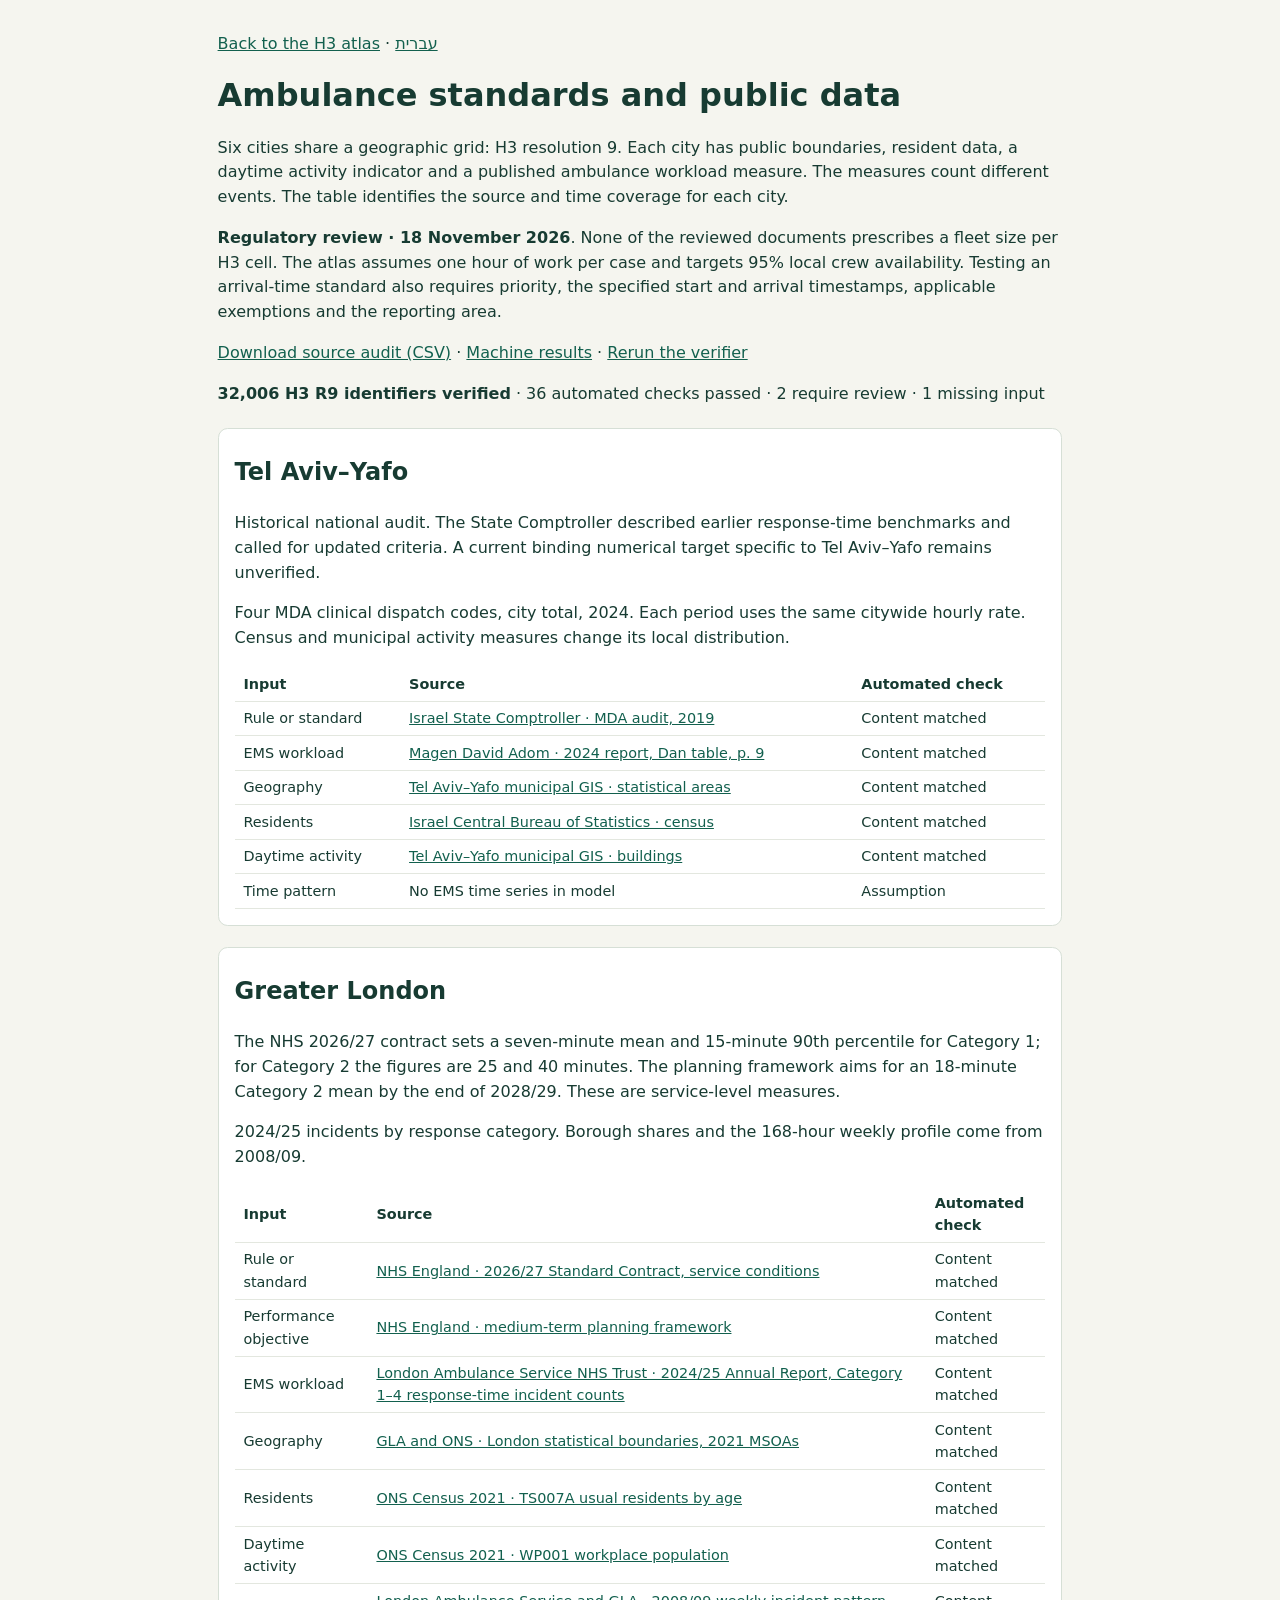
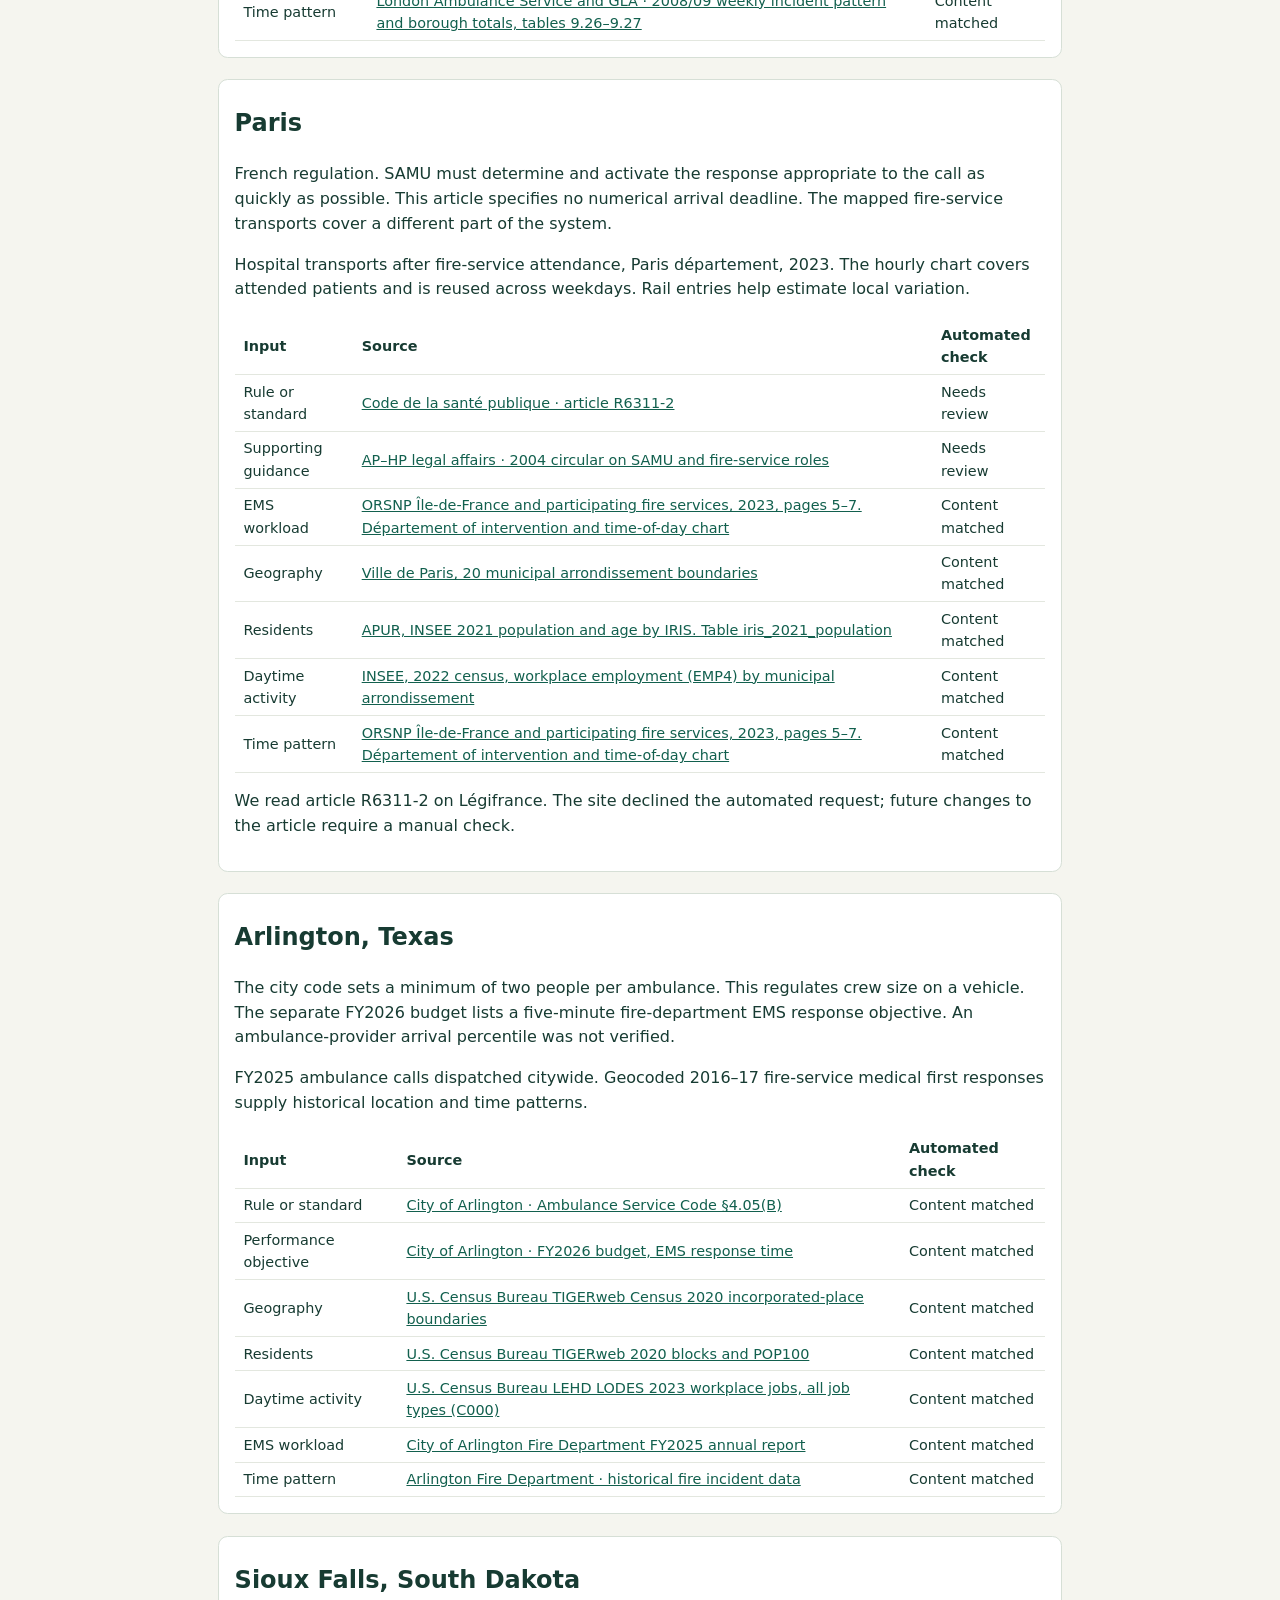
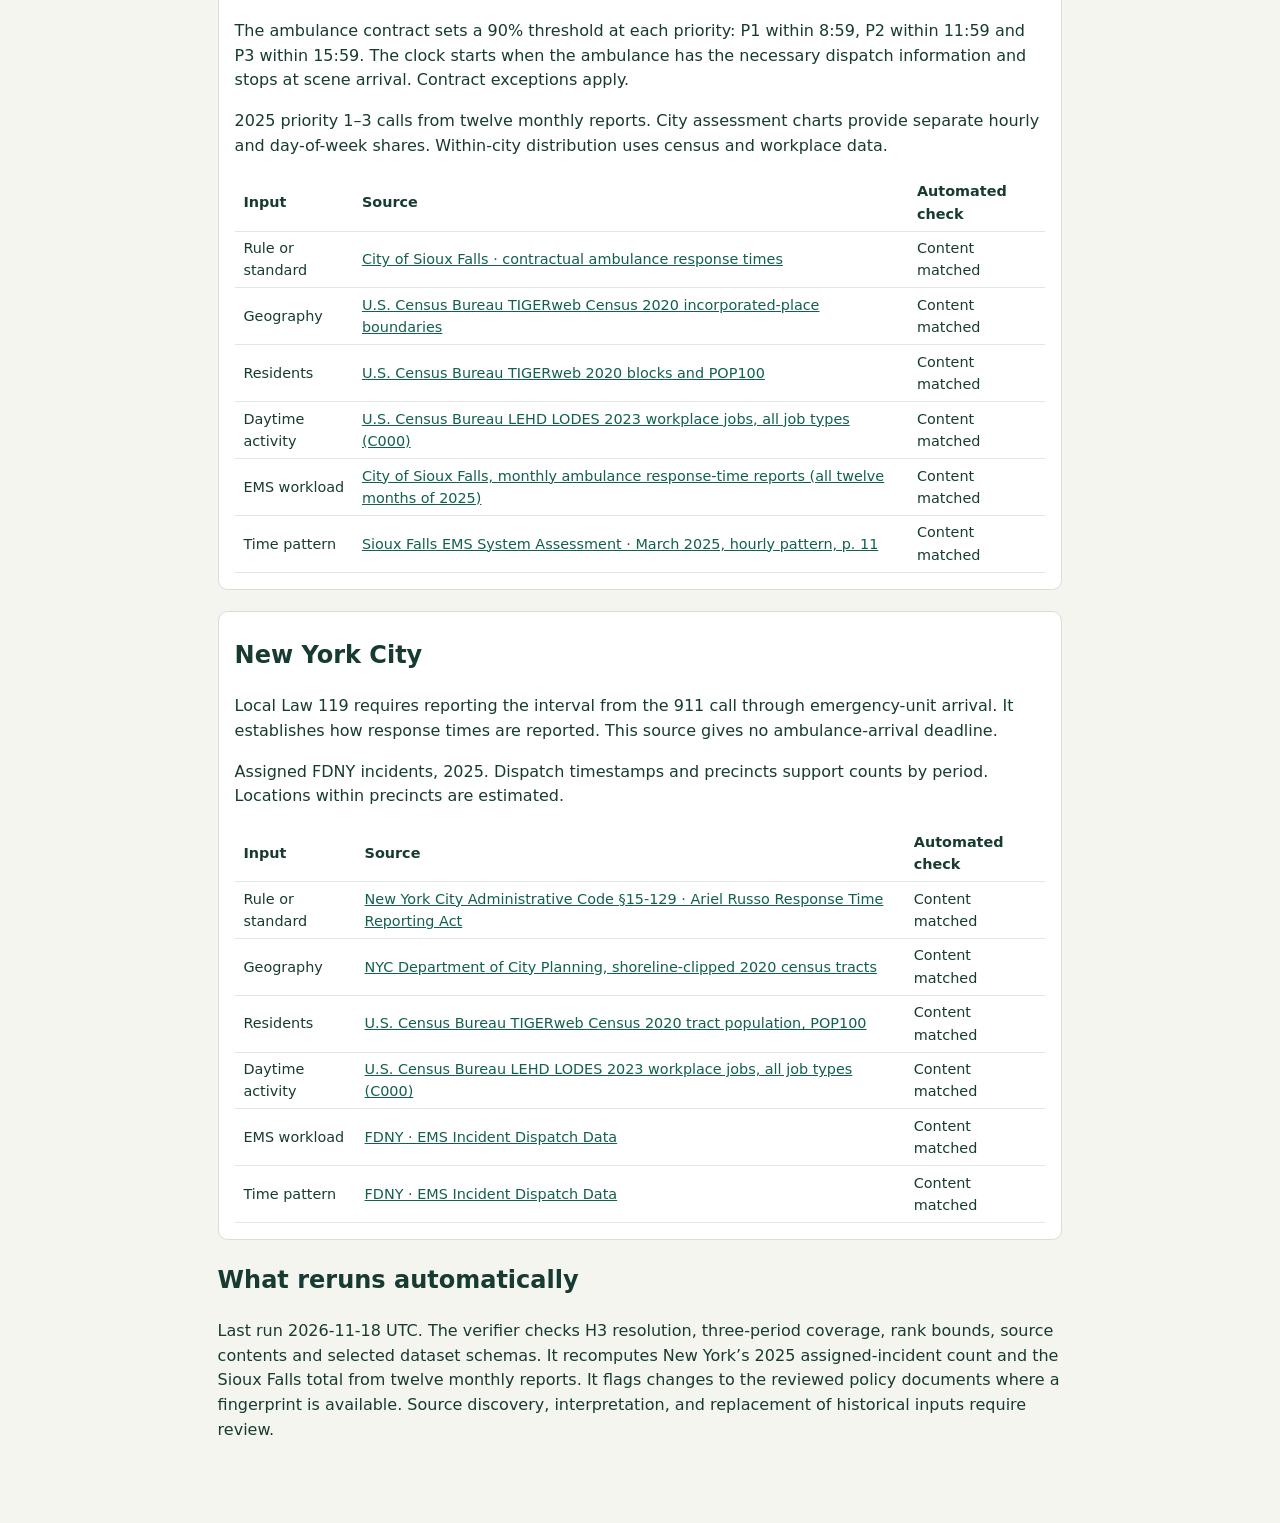
==== audit/index.html @ 9b4c91a3 "Publish H3 verification and six-city source and standards audit" ====
<!doctype html><html lang="en"><head><meta charset="utf-8"><meta name="viewport" content="width=device-width, initial-scale=1"><title>H3 · Standards and sources | תקנים ומקורות</title><style>*{box-sizing:border-box}body{margin:0;background:#f5f5ef;color:#173b32;font:1rem/1.55 system-ui,sans-serif}main{max-width:880px;margin:auto;padding:2rem 1.1rem 4rem}a{color:#12604e}h1{line-height:1.12}section{background:white;border:1px solid #d6dfd6;border-radius:.6rem;padding:.3rem 1rem 1rem;margin:1.35rem 0}th,td{text-align:start;padding:.35rem .55rem;border-bottom:1px solid #e3e7df;overflow-wrap:anywhere}table{border-collapse:collapse;width:100%;font-size:.9rem}html[lang=en] main[lang=he],html[lang=he] main[lang=en]{display:none}</style><script>document.documentElement.lang=new URLSearchParams(location.search).get('lang')==='he'?'he':'en';document.documentElement.dir=document.documentElement.lang==='he'?'rtl':'ltr';</script></head><body><main lang="en" dir="ltr"><nav><a href="../?lang=en">Back to the H3 atlas</a> · <a href="?lang=he">עברית</a></nav><h1>Ambulance standards and public data</h1><p>Six cities share a geographic grid: H3 resolution 9. Each city has public boundaries, resident data, a daytime activity indicator and a published ambulance workload measure. The measures count different events. The table identifies the source and time coverage for each city.</p><p><strong>Regulatory review · 18 November 2026</strong>. None of the reviewed documents prescribes a fleet size per H3 cell. The atlas assumes one hour of work per case and targets 95% local crew availability. Testing an arrival-time standard also requires priority, the specified start and arrival timestamps, applicable exemptions and the reporting area.</p><p><a download href="source-audit.csv">Download source audit (CSV)</a> · <a href="results.json">Machine results</a> · <a href="https://github.com/shoval-c/ambulance-demand-atlas-r9/blob/main/audit/verify.py">Rerun the verifier</a></p><p><strong>32,006 H3 R9 identifiers verified</strong> · 36 automated checks passed · 2 require review · 1 missing input</p><section><h2>Tel Aviv–Yafo</h2><p>Historical national audit. The State Comptroller described earlier response-time benchmarks and called for updated criteria. A current binding numerical target specific to Tel Aviv–Yafo remains unverified.</p><p>Four MDA clinical dispatch codes, city total, 2024. Each period uses the same citywide hourly rate. Census and municipal activity measures change its local distribution.</p><table><thead><tr><th>Input</th><th>Source</th><th>Automated check</th></tr></thead><tbody><tr><td>Rule or standard</td><td><a href="https://library.mevaker.gov.il/sites/DigitalLibrary/Documents/69b/2019-69b-211-Mada.pdf">Israel State Comptroller · MDA audit, 2019</a></td><td>Content matched</td></tr><tr><td>EMS workload</td><td><a href="https://www.mdais.org/media/5356/sicum-shana-2024.pdf">Magen David Adom · 2024 report, Dan table, p. 9</a></td><td>Content matched</td></tr><tr><td>Geography</td><td><a href="https://gisn.tel-aviv.gov.il/arcgis/rest/services/IView2/MapServer/512">Tel Aviv–Yafo municipal GIS · statistical areas</a></td><td>Content matched</td></tr><tr><td>Residents</td><td><a href="https://www.cbs.gov.il/en/Surveys/Pages/Population-Census.aspx">Israel Central Bureau of Statistics · census</a></td><td>Content matched</td></tr><tr><td>Daytime activity</td><td><a href="https://gisn.tel-aviv.gov.il/arcgis/rest/services/IView2/MapServer/513">Tel Aviv–Yafo municipal GIS · buildings</a></td><td>Content matched</td></tr><tr><td>Time pattern</td><td>No EMS time series in model</td><td>Assumption</td></tr></tbody></table></section><section><h2>Greater London</h2><p>The NHS 2026/27 contract sets a seven-minute mean and 15-minute 90th percentile for Category 1; for Category 2 the figures are 25 and 40 minutes. The planning framework aims for an 18-minute Category 2 mean by the end of 2028/29. These are service-level measures.</p><p>2024/25 incidents by response category. Borough shares and the 168-hour weekly profile come from 2008/09.</p><table><thead><tr><th>Input</th><th>Source</th><th>Automated check</th></tr></thead><tbody><tr><td>Rule or standard</td><td><a href="https://www.england.nhs.uk/wp-content/uploads/2026/01/03-full-length-service-conditions-2627.pdf">NHS England · 2026/27 Standard Contract, service conditions</a></td><td>Content matched</td></tr><tr><td>Performance objective</td><td><a href="https://www.england.nhs.uk/wp-content/uploads/2025/10/medium-term-planning-framework-delivering-change-together-2026-27-to-2028-29.pdf">NHS England · medium-term planning framework</a></td><td>Content matched</td></tr><tr><td>EMS workload</td><td><a href="https://www.londonambulance.nhs.uk/download/41281/?tmstv=1775189130">London Ambulance Service NHS Trust · 2024/25 Annual Report, Category 1–4 response-time incident counts</a></td><td>Content matched</td></tr><tr><td>Geography</td><td><a href="https://data.london.gov.uk/dataset/statistical-gis-boundary-files-for-london-20od9">GLA and ONS · London statistical boundaries, 2021 MSOAs</a></td><td>Content matched</td></tr><tr><td>Residents</td><td><a href="https://www.nomisweb.co.uk/datasets/c2021ts007a">ONS Census 2021 · TS007A usual residents by age</a></td><td>Content matched</td></tr><tr><td>Daytime activity</td><td><a href="https://www.nomisweb.co.uk/sources/census_2021_wp">ONS Census 2021 · WP001 workplace population</a></td><td>Content matched</td></tr><tr><td>Time pattern</td><td><a href="https://data.london.gov.uk/dataset/focus-on-london-2000-2009-exp7p">London Ambulance Service and GLA · 2008/09 weekly incident pattern and borough totals, tables 9.26–9.27</a></td><td>Content matched</td></tr></tbody></table></section><section><h2>Paris</h2><p>French regulation. SAMU must determine and activate the response appropriate to the call as quickly as possible. This article specifies no numerical arrival deadline. The mapped fire-service transports cover a different part of the system.</p><p>Hospital transports after fire-service attendance, Paris département, 2023. The hourly chart covers attended patients and is reused across weekdays. Rail entries help estimate local variation.</p><table><thead><tr><th>Input</th><th>Source</th><th>Automated check</th></tr></thead><tbody><tr><td>Rule or standard</td><td><a href="https://www.legifrance.gouv.fr/codes/article_lc/LEGIARTI000048839351">Code de la santé publique · article R6311-2</a></td><td>Needs review</td></tr><tr><td>Supporting guidance</td><td><a href="https://affairesjuridiques.aphp.fr/textes/circulaire-dhos01-n-2004-151-du-29-mars-2004-relative-au-role-des-samu-des-sdis-et-des-ambulanciers-dans-laide-medicale-urgente/">AP–HP legal affairs · 2004 circular on SAMU and fire-service roles</a></td><td>Needs review</td></tr><tr><td>EMS workload</td><td><a href="https://orsnp-idf.fr/wp-content/uploads/2025/06/Rapport-annuel-pompiers-2023-VF-.pdf">ORSNP Île-de-France and participating fire services, 2023, pages 5–7. Département of intervention and time-of-day chart</a></td><td>Content matched</td></tr><tr><td>Geography</td><td><a href="https://opendata.paris.fr/explore/dataset/arrondissements/">Ville de Paris, 20 municipal arrondissement boundaries</a></td><td>Content matched</td></tr><tr><td>Residents</td><td><a href="https://carto2.apur.org/apur/rest/services/OPENDATA/RECENSEMENT_IRIS/MapServer/5">APUR, INSEE 2021 population and age by IRIS. Table iris_2021_population</a></td><td>Content matched</td></tr><tr><td>Daytime activity</td><td><a href="https://www.insee.fr/fr/statistiques/8581559">INSEE, 2022 census, workplace employment (EMP4) by municipal arrondissement</a></td><td>Content matched</td></tr><tr><td>Time pattern</td><td><a href="https://orsnp-idf.fr/wp-content/uploads/2025/06/Rapport-annuel-pompiers-2023-VF-.pdf">ORSNP Île-de-France and participating fire services, 2023, pages 5–7. Département of intervention and time-of-day chart</a></td><td>Content matched</td></tr></tbody></table><p>We read article R6311-2 on Légifrance. The site declined the automated request; future changes to the article require a manual check.</p></section><section><h2>Arlington, Texas</h2><p>The city code sets a minimum of two people per ambulance. This regulates crew size on a vehicle. The separate FY2026 budget lists a five-minute fire-department EMS response objective. An ambulance-provider arrival percentile was not verified.</p><p>FY2025 ambulance calls dispatched citywide. Geocoded 2016–17 fire-service medical first responses supply historical location and time patterns.</p><table><thead><tr><th>Input</th><th>Source</th><th>Automated check</th></tr></thead><tbody><tr><td>Rule or standard</td><td><a href="https://www.arlingtontx.gov/files/assets/city/v/2/city-secretary/documents/city-code-of-ordinances/ambulance-service-chapter.pdf">City of Arlington · Ambulance Service Code §4.05(B)</a></td><td>Content matched</td></tr><tr><td>Performance objective</td><td><a href="https://citybudgets.tarrantcounty.com/flipbook/CityBudgets/2026/Arlington/files/basic-html/page153.html">City of Arlington · FY2026 budget, EMS response time</a></td><td>Content matched</td></tr><tr><td>Geography</td><td><a href="https://tigerweb.geo.census.gov/arcgis/rest/services/TIGERweb/tigerWMS_Census2020/MapServer/26">U.S. Census Bureau TIGERweb Census 2020 incorporated-place boundaries</a></td><td>Content matched</td></tr><tr><td>Residents</td><td><a href="https://tigerweb.geo.census.gov/arcgis/rest/services/TIGERweb/tigerWMS_Census2020/MapServer/10">U.S. Census Bureau TIGERweb 2020 blocks and POP100</a></td><td>Content matched</td></tr><tr><td>Daytime activity</td><td><a href="https://lehd.ces.census.gov/data/lodes/LODES8/tx/wac/tx_wac_S000_JT00_2023.csv.gz">U.S. Census Bureau LEHD LODES 2023 workplace jobs, all job types (C000)</a></td><td>Content matched</td></tr><tr><td>EMS workload</td><td><a href="https://www.arlingtontx.gov/News-Articles/2026/May/Arlington-Fire-Department-Publishes-Fiscal-Year-2025-Annual-Report">City of Arlington Fire Department FY2025 annual report</a></td><td>Content matched</td></tr><tr><td>Time pattern</td><td><a href="https://gis2.arlingtontx.gov/agsext2/rest/services/Fire/Fire/MapServer/3">Arlington Fire Department · historical fire incident data</a></td><td>Content matched</td></tr></tbody></table></section><section><h2>Sioux Falls, South Dakota</h2><p>The ambulance contract sets a 90% threshold at each priority: P1 within 8:59, P2 within 11:59 and P3 within 15:59. The clock starts when the ambulance has the necessary dispatch information and stops at scene arrival. Contract exceptions apply.</p><p>2025 priority 1–3 calls from twelve monthly reports. City assessment charts provide separate hourly and day-of-week shares. Within-city distribution uses census and workplace data.</p><table><thead><tr><th>Input</th><th>Source</th><th>Automated check</th></tr></thead><tbody><tr><td>Rule or standard</td><td><a href="https://www.siouxfalls.gov/health-safety/fire/about/operations/ems-sf/amb-response-times">City of Sioux Falls · contractual ambulance response times</a></td><td>Content matched</td></tr><tr><td>Geography</td><td><a href="https://tigerweb.geo.census.gov/arcgis/rest/services/TIGERweb/tigerWMS_Census2020/MapServer/26">U.S. Census Bureau TIGERweb Census 2020 incorporated-place boundaries</a></td><td>Content matched</td></tr><tr><td>Residents</td><td><a href="https://tigerweb.geo.census.gov/arcgis/rest/services/TIGERweb/tigerWMS_Census2020/MapServer/10">U.S. Census Bureau TIGERweb 2020 blocks and POP100</a></td><td>Content matched</td></tr><tr><td>Daytime activity</td><td><a href="https://lehd.ces.census.gov/data/lodes/LODES8/sd/wac/sd_wac_S000_JT00_2023.csv.gz">U.S. Census Bureau LEHD LODES 2023 workplace jobs, all job types (C000)</a></td><td>Content matched</td></tr><tr><td>EMS workload</td><td><a href="https://www.siouxfalls.gov/health-safety/fire/about/operations/ems-sf/amb-response-times">City of Sioux Falls, monthly ambulance response-time reports (all twelve months of 2025)</a></td><td>Content matched</td></tr><tr><td>Time pattern</td><td><a href="https://www.siouxfalls.gov/files/assets/public/v/1/fire-rescue/fire-ems-rescue/final-ems-system-assessment.pdf#page=12">Sioux Falls EMS System Assessment · March 2025, hourly pattern, p. 11</a></td><td>Content matched</td></tr></tbody></table></section><section><h2>New York City</h2><p>Local Law 119 requires reporting the interval from the 911 call through emergency-unit arrival. It establishes how response times are reported. This source gives no ambulance-arrival deadline.</p><p>Assigned FDNY incidents, 2025. Dispatch timestamps and precincts support counts by period. Locations within precincts are estimated.</p><table><thead><tr><th>Input</th><th>Source</th><th>Automated check</th></tr></thead><tbody><tr><td>Rule or standard</td><td><a href="https://codelibrary.amlegal.com/codes/newyorkcity/latest/NYCadmin/0-0-0-25711">New York City Administrative Code §15-129 · Ariel Russo Response Time Reporting Act</a></td><td>Content matched</td></tr><tr><td>Geography</td><td><a href="https://data.cityofnewyork.us/City-Government/2020-Census-Tracts/63ge-mke6">NYC Department of City Planning, shoreline-clipped 2020 census tracts</a></td><td>Content matched</td></tr><tr><td>Residents</td><td><a href="https://tigerweb.geo.census.gov/arcgis/rest/services/TIGERweb/tigerWMS_Census2020/MapServer/6">U.S. Census Bureau TIGERweb Census 2020 tract population, POP100</a></td><td>Content matched</td></tr><tr><td>Daytime activity</td><td><a href="https://lehd.ces.census.gov/data/lodes/LODES8/ny/wac/ny_wac_S000_JT00_2023.csv.gz">U.S. Census Bureau LEHD LODES 2023 workplace jobs, all job types (C000)</a></td><td>Content matched</td></tr><tr><td>EMS workload</td><td><a href="https://data.cityofnewyork.us/Public-Safety/EMS-Incident-Dispatch-Data/76xm-jjuj">FDNY · EMS Incident Dispatch Data</a></td><td>Content matched</td></tr><tr><td>Time pattern</td><td><a href="https://data.cityofnewyork.us/Public-Safety/EMS-Incident-Dispatch-Data/76xm-jjuj">FDNY · EMS Incident Dispatch Data</a></td><td>Content matched</td></tr></tbody></table></section><h2>What reruns automatically</h2><p>Last run 2026-11-18 UTC. The verifier checks H3 resolution, three-period coverage, rank bounds, source contents and selected dataset schemas. It recomputes New York’s 2025 assigned-incident count and the Sioux Falls total from twelve monthly reports. It flags changes to the reviewed policy documents where a fingerprint is available. Source discovery, interpretation, and replacement of historical inputs require review.</p></main><main lang="he" dir="rtl"><nav><a href="../?lang=he">חזרה למפת H3</a> · <a href="?lang=en">English</a></nav><h1>תקני אמבולנסים ומקורות הנתונים</h1><p>כל שש הערים מוצגות במשושי H3 ברזולוציה 9. בכל עיר נמצאו גבולות, נתוני תושבים, מדד לפעילות בשעות היום ומדד פומבי לפעילות האמבולנסים. בכל עיר נספרים אירועים מסוג שונה. כאן מפורטים המקורות ופרקי הזמן שהם מכסים.</p><p><strong>בדיקת תקנים · 18 בנובמבר 2026</strong>. במסמכים שנבדקו לא נקבע מספר אמבולנסים למשושה. המפה מניחה שעת עבודה לאירוע ויעד של 95% לזמינות צוות מקומי. בדיקת עמידה בזמני הגעה דורשת גם דרגת דחיפות, זמני התחלה והגעה לפי הגדרת התקן, חריגים ואזור מדידה.</p><p><a download href="source-audit.csv">הורדת טבלת המקורות (CSV)</a> · <a href="results.json">תוצאות הבדיקה האוטומטית</a> · <a href="https://github.com/shoval-c/ambulance-demand-atlas-r9/blob/main/audit/verify.py">קוד להרצה חוזרת</a></p><p><strong>אומתו 32,006 מזהי H3 ברזולוציה 9</strong> · 36 בדיקות עברו · 2 דורשות עיון · 1 נתונים חסרים</p><section><h2>תל אביב–יפו</h2><p>דוח מבקר המדינה משנת 2019 סוקר יעדי הגעה היסטוריים וממליץ לעדכן את המדדים. לא אומת יעד זמן מספרי מחייב ועדכני לתל אביב–יפו.</p><p>ארבעה קודי שיגור של מד״א, סך עירוני לשנת 2024. לכל התקופות הונח אותו קצב עירוני לשעה. נתוני מפקד ופעילות עירונית משנים את הפיזור המקומי.</p><table><thead><tr><th>סוג נתון</th><th>מקור</th><th>בדיקה אוטומטית</th></tr></thead><tbody><tr><td>כלל או תקן</td><td><a href="https://library.mevaker.gov.il/sites/DigitalLibrary/Documents/69b/2019-69b-211-Mada.pdf">Israel State Comptroller · MDA audit, 2019</a></td><td>התוכן אומת בבדיקה</td></tr><tr><td>היקף פעילות</td><td><a href="https://www.mdais.org/media/5356/sicum-shana-2024.pdf">Magen David Adom · 2024 report, Dan table, p. 9</a></td><td>התוכן אומת בבדיקה</td></tr><tr><td>גבולות גאוגרפיים</td><td><a href="https://gisn.tel-aviv.gov.il/arcgis/rest/services/IView2/MapServer/512">Tel Aviv–Yafo municipal GIS · statistical areas</a></td><td>התוכן אומת בבדיקה</td></tr><tr><td>תושבים</td><td><a href="https://www.cbs.gov.il/en/Surveys/Pages/Population-Census.aspx">Israel Central Bureau of Statistics · census</a></td><td>התוכן אומת בבדיקה</td></tr><tr><td>פעילות יום</td><td><a href="https://gisn.tel-aviv.gov.il/arcgis/rest/services/IView2/MapServer/513">Tel Aviv–Yafo municipal GIS · buildings</a></td><td>התוכן אומת בבדיקה</td></tr><tr><td>התפלגות בזמן</td><td>אין במודל סדרת שיגורים לפי שעות</td><td>הנחת מודל</td></tr></tbody></table></section><section><h2>לונדון רבתי</h2><p>בחוזה NHS לשנת 2026/27 נקבעו לקטגוריה 1 ממוצע של 7 דקות ואחוזון 90 של 15 דקות. בקטגוריה 2 הערכים הם 25 ו־40 דקות. יעד התכנון לסוף 2028/29 הוא ממוצע של 18 דקות בקטגוריה 2. המדידה היא ברמת השירות.</p><p>אירועים לפי דרגת תגובה בשנת הכספים 2024/25. חלקו של כל רובע ופרופיל 168 השעות בשבוע נלקחו משנת 2008/09.</p><table><thead><tr><th>סוג נתון</th><th>מקור</th><th>בדיקה אוטומטית</th></tr></thead><tbody><tr><td>כלל או תקן</td><td><a href="https://www.england.nhs.uk/wp-content/uploads/2026/01/03-full-length-service-conditions-2627.pdf">NHS England · 2026/27 Standard Contract, service conditions</a></td><td>התוכן אומת בבדיקה</td></tr><tr><td>יעד ביצוע</td><td><a href="https://www.england.nhs.uk/wp-content/uploads/2025/10/medium-term-planning-framework-delivering-change-together-2026-27-to-2028-29.pdf">NHS England · medium-term planning framework</a></td><td>התוכן אומת בבדיקה</td></tr><tr><td>היקף פעילות</td><td><a href="https://www.londonambulance.nhs.uk/download/41281/?tmstv=1775189130">London Ambulance Service NHS Trust · 2024/25 Annual Report, Category 1–4 response-time incident counts</a></td><td>התוכן אומת בבדיקה</td></tr><tr><td>גבולות גאוגרפיים</td><td><a href="https://data.london.gov.uk/dataset/statistical-gis-boundary-files-for-london-20od9">GLA and ONS · London statistical boundaries, 2021 MSOAs</a></td><td>התוכן אומת בבדיקה</td></tr><tr><td>תושבים</td><td><a href="https://www.nomisweb.co.uk/datasets/c2021ts007a">ONS Census 2021 · TS007A usual residents by age</a></td><td>התוכן אומת בבדיקה</td></tr><tr><td>פעילות יום</td><td><a href="https://www.nomisweb.co.uk/sources/census_2021_wp">ONS Census 2021 · WP001 workplace population</a></td><td>התוכן אומת בבדיקה</td></tr><tr><td>התפלגות בזמן</td><td><a href="https://data.london.gov.uk/dataset/focus-on-london-2000-2009-exp7p">London Ambulance Service and GLA · 2008/09 weekly incident pattern and borough totals, tables 9.26–9.27</a></td><td>התוכן אומת בבדיקה</td></tr></tbody></table></section><section><h2>פריז</h2><p>תקנה צרפתית מחייבת את מוקד SAMU לקבוע ולהפעיל בהקדם את המענה המתאים לקריאה. הסעיף אינו קובע זמן הגעה מספרי. נתוני הפינוי במפה מתייחסים לשירותי הכבאות.</p><p>פינוי לבית חולים לאחר טיפול של שירותי הכבאות במחוז פריז, 2023. התרשים השעתי מתייחס למטופלים ומשמש לכל ימות השבוע. תיקופי רכבת מסייעים לאמוד שונות מקומית.</p><table><thead><tr><th>סוג נתון</th><th>מקור</th><th>בדיקה אוטומטית</th></tr></thead><tbody><tr><td>כלל או תקן</td><td><a href="https://www.legifrance.gouv.fr/codes/article_lc/LEGIARTI000048839351">Code de la santé publique · article R6311-2</a></td><td>נדרשת בדיקה</td></tr><tr><td>הנחיות תומכות</td><td><a href="https://affairesjuridiques.aphp.fr/textes/circulaire-dhos01-n-2004-151-du-29-mars-2004-relative-au-role-des-samu-des-sdis-et-des-ambulanciers-dans-laide-medicale-urgente/">AP–HP legal affairs · 2004 circular on SAMU and fire-service roles</a></td><td>נדרשת בדיקה</td></tr><tr><td>היקף פעילות</td><td><a href="https://orsnp-idf.fr/wp-content/uploads/2025/06/Rapport-annuel-pompiers-2023-VF-.pdf">ORSNP Île-de-France and participating fire services, 2023, pages 5–7. Département of intervention and time-of-day chart</a></td><td>התוכן אומת בבדיקה</td></tr><tr><td>גבולות גאוגרפיים</td><td><a href="https://opendata.paris.fr/explore/dataset/arrondissements/">Ville de Paris, 20 municipal arrondissement boundaries</a></td><td>התוכן אומת בבדיקה</td></tr><tr><td>תושבים</td><td><a href="https://carto2.apur.org/apur/rest/services/OPENDATA/RECENSEMENT_IRIS/MapServer/5">APUR, INSEE 2021 population and age by IRIS. Table iris_2021_population</a></td><td>התוכן אומת בבדיקה</td></tr><tr><td>פעילות יום</td><td><a href="https://www.insee.fr/fr/statistiques/8581559">INSEE, 2022 census, workplace employment (EMP4) by municipal arrondissement</a></td><td>התוכן אומת בבדיקה</td></tr><tr><td>התפלגות בזמן</td><td><a href="https://orsnp-idf.fr/wp-content/uploads/2025/06/Rapport-annuel-pompiers-2023-VF-.pdf">ORSNP Île-de-France and participating fire services, 2023, pages 5–7. Département of intervention and time-of-day chart</a></td><td>התוכן אומת בבדיקה</td></tr></tbody></table><p>סעיף R6311-2 נבדק באתר Légifrance. האתר דחה את הבקשה האוטומטית ולכן יש לבדוק ידנית שינויים עתידיים בסעיף.</p></section><section><h2>ארלינגטון, טקסס</h2><p>הקוד העירוני קובע מינימום של שני אנשי צוות באמבולנס. תקציב שנת הכספים 2026 מציין בנפרד יעד תגובה של חמש דקות לשירותי רפואת החירום של הכבאות. אחוזון הגעה מחייב של מפעיל האמבולנסים לא אומת.</p><p>קריאות עירוניות ששוגר אליהן אמבולנס בשנת הכספים 2025. מקום וזמן נאמדו בעזרת אירועי תגובה רפואית ראשונה של הכבאות משנים 2016–17.</p><table><thead><tr><th>סוג נתון</th><th>מקור</th><th>בדיקה אוטומטית</th></tr></thead><tbody><tr><td>כלל או תקן</td><td><a href="https://www.arlingtontx.gov/files/assets/city/v/2/city-secretary/documents/city-code-of-ordinances/ambulance-service-chapter.pdf">City of Arlington · Ambulance Service Code §4.05(B)</a></td><td>התוכן אומת בבדיקה</td></tr><tr><td>יעד ביצוע</td><td><a href="https://citybudgets.tarrantcounty.com/flipbook/CityBudgets/2026/Arlington/files/basic-html/page153.html">City of Arlington · FY2026 budget, EMS response time</a></td><td>התוכן אומת בבדיקה</td></tr><tr><td>גבולות גאוגרפיים</td><td><a href="https://tigerweb.geo.census.gov/arcgis/rest/services/TIGERweb/tigerWMS_Census2020/MapServer/26">U.S. Census Bureau TIGERweb Census 2020 incorporated-place boundaries</a></td><td>התוכן אומת בבדיקה</td></tr><tr><td>תושבים</td><td><a href="https://tigerweb.geo.census.gov/arcgis/rest/services/TIGERweb/tigerWMS_Census2020/MapServer/10">U.S. Census Bureau TIGERweb 2020 blocks and POP100</a></td><td>התוכן אומת בבדיקה</td></tr><tr><td>פעילות יום</td><td><a href="https://lehd.ces.census.gov/data/lodes/LODES8/tx/wac/tx_wac_S000_JT00_2023.csv.gz">U.S. Census Bureau LEHD LODES 2023 workplace jobs, all job types (C000)</a></td><td>התוכן אומת בבדיקה</td></tr><tr><td>היקף פעילות</td><td><a href="https://www.arlingtontx.gov/News-Articles/2026/May/Arlington-Fire-Department-Publishes-Fiscal-Year-2025-Annual-Report">City of Arlington Fire Department FY2025 annual report</a></td><td>התוכן אומת בבדיקה</td></tr><tr><td>התפלגות בזמן</td><td><a href="https://gis2.arlingtontx.gov/agsext2/rest/services/Fire/Fire/MapServer/3">Arlington Fire Department · historical fire incident data</a></td><td>התוכן אומת בבדיקה</td></tr></tbody></table></section><section><h2>סו פולס, דקוטה הדרומית</h2><p>החוזה קובע הגעה ב־90% מהקריאות בכל דרגה: עד 8:59 דקות בדרגה 1, עד 11:59 בדרגה 2 ועד 15:59 בדרגה 3. המדידה מתחילה בקבלת פרטי ההזנקה הדרושים ומסתיימת בהגעה לזירה. החוזה מגדיר חריגים.</p><p>קריאות בדרגות 1–3 בשנת 2025 מתוך 12 דוחות חודשיים. תרשימי הערכה עירוניים מספקים התפלגויות נפרדות לפי שעה ויום. הפיזור בעיר מחושב לפי מפקד ותעסוקה.</p><table><thead><tr><th>סוג נתון</th><th>מקור</th><th>בדיקה אוטומטית</th></tr></thead><tbody><tr><td>כלל או תקן</td><td><a href="https://www.siouxfalls.gov/health-safety/fire/about/operations/ems-sf/amb-response-times">City of Sioux Falls · contractual ambulance response times</a></td><td>התוכן אומת בבדיקה</td></tr><tr><td>גבולות גאוגרפיים</td><td><a href="https://tigerweb.geo.census.gov/arcgis/rest/services/TIGERweb/tigerWMS_Census2020/MapServer/26">U.S. Census Bureau TIGERweb Census 2020 incorporated-place boundaries</a></td><td>התוכן אומת בבדיקה</td></tr><tr><td>תושבים</td><td><a href="https://tigerweb.geo.census.gov/arcgis/rest/services/TIGERweb/tigerWMS_Census2020/MapServer/10">U.S. Census Bureau TIGERweb 2020 blocks and POP100</a></td><td>התוכן אומת בבדיקה</td></tr><tr><td>פעילות יום</td><td><a href="https://lehd.ces.census.gov/data/lodes/LODES8/sd/wac/sd_wac_S000_JT00_2023.csv.gz">U.S. Census Bureau LEHD LODES 2023 workplace jobs, all job types (C000)</a></td><td>התוכן אומת בבדיקה</td></tr><tr><td>היקף פעילות</td><td><a href="https://www.siouxfalls.gov/health-safety/fire/about/operations/ems-sf/amb-response-times">City of Sioux Falls, monthly ambulance response-time reports (all twelve months of 2025)</a></td><td>התוכן אומת בבדיקה</td></tr><tr><td>התפלגות בזמן</td><td><a href="https://www.siouxfalls.gov/files/assets/public/v/1/fire-rescue/fire-ems-rescue/final-ems-system-assessment.pdf#page=12">Sioux Falls EMS System Assessment · March 2025, hourly pattern, p. 11</a></td><td>התוכן אומת בבדיקה</td></tr></tbody></table></section><section><h2>ניו יורק</h2><p>חוק מקומי 119 מחייב דיווח על הזמן מהחיוג ל־911 ועד הגעת יחידת החירום. המקור מפרט כיצד מדווחים על זמני תגובה ואינו מציין מועד אחרון להגעת אמבולנס.</p><p>אירועים ששובץ להם צוות FDNY בשנת 2025. זמני שיגור ומחוזות משטרה מאפשרים ספירה לפי תקופות. המיקומים בתוך המחוזות נאמדים.</p><table><thead><tr><th>סוג נתון</th><th>מקור</th><th>בדיקה אוטומטית</th></tr></thead><tbody><tr><td>כלל או תקן</td><td><a href="https://codelibrary.amlegal.com/codes/newyorkcity/latest/NYCadmin/0-0-0-25711">New York City Administrative Code §15-129 · Ariel Russo Response Time Reporting Act</a></td><td>התוכן אומת בבדיקה</td></tr><tr><td>גבולות גאוגרפיים</td><td><a href="https://data.cityofnewyork.us/City-Government/2020-Census-Tracts/63ge-mke6">NYC Department of City Planning, shoreline-clipped 2020 census tracts</a></td><td>התוכן אומת בבדיקה</td></tr><tr><td>תושבים</td><td><a href="https://tigerweb.geo.census.gov/arcgis/rest/services/TIGERweb/tigerWMS_Census2020/MapServer/6">U.S. Census Bureau TIGERweb Census 2020 tract population, POP100</a></td><td>התוכן אומת בבדיקה</td></tr><tr><td>פעילות יום</td><td><a href="https://lehd.ces.census.gov/data/lodes/LODES8/ny/wac/ny_wac_S000_JT00_2023.csv.gz">U.S. Census Bureau LEHD LODES 2023 workplace jobs, all job types (C000)</a></td><td>התוכן אומת בבדיקה</td></tr><tr><td>היקף פעילות</td><td><a href="https://data.cityofnewyork.us/Public-Safety/EMS-Incident-Dispatch-Data/76xm-jjuj">FDNY · EMS Incident Dispatch Data</a></td><td>התוכן אומת בבדיקה</td></tr><tr><td>התפלגות בזמן</td><td><a href="https://data.cityofnewyork.us/Public-Safety/EMS-Incident-Dispatch-Data/76xm-jjuj">FDNY · EMS Incident Dispatch Data</a></td><td>התוכן אומת בבדיקה</td></tr></tbody></table></section><h2>מה נבדק בהרצה חוזרת</h2><p>הרצה אחרונה 2026-11-18 UTC. הקוד בודק את רזולוציית H3, הכיסוי בשלוש התקופות, גבולות הדירוג, תוכן המקורות ומבנה מאגרים נבחרים. הוא מחשב מחדש את מספר האירועים עם שיבוץ בניו יורק ואת הסכום מ־12 דוחות בסו פולס. כאשר נשמרה חתימה למסמך מדיניות, שינוי בתוכן מסומן לבדיקה. איתור מקור חדש, פרשנות והחלפת נתונים היסטוריים מחייבים בדיקה.</p></main></body></html>
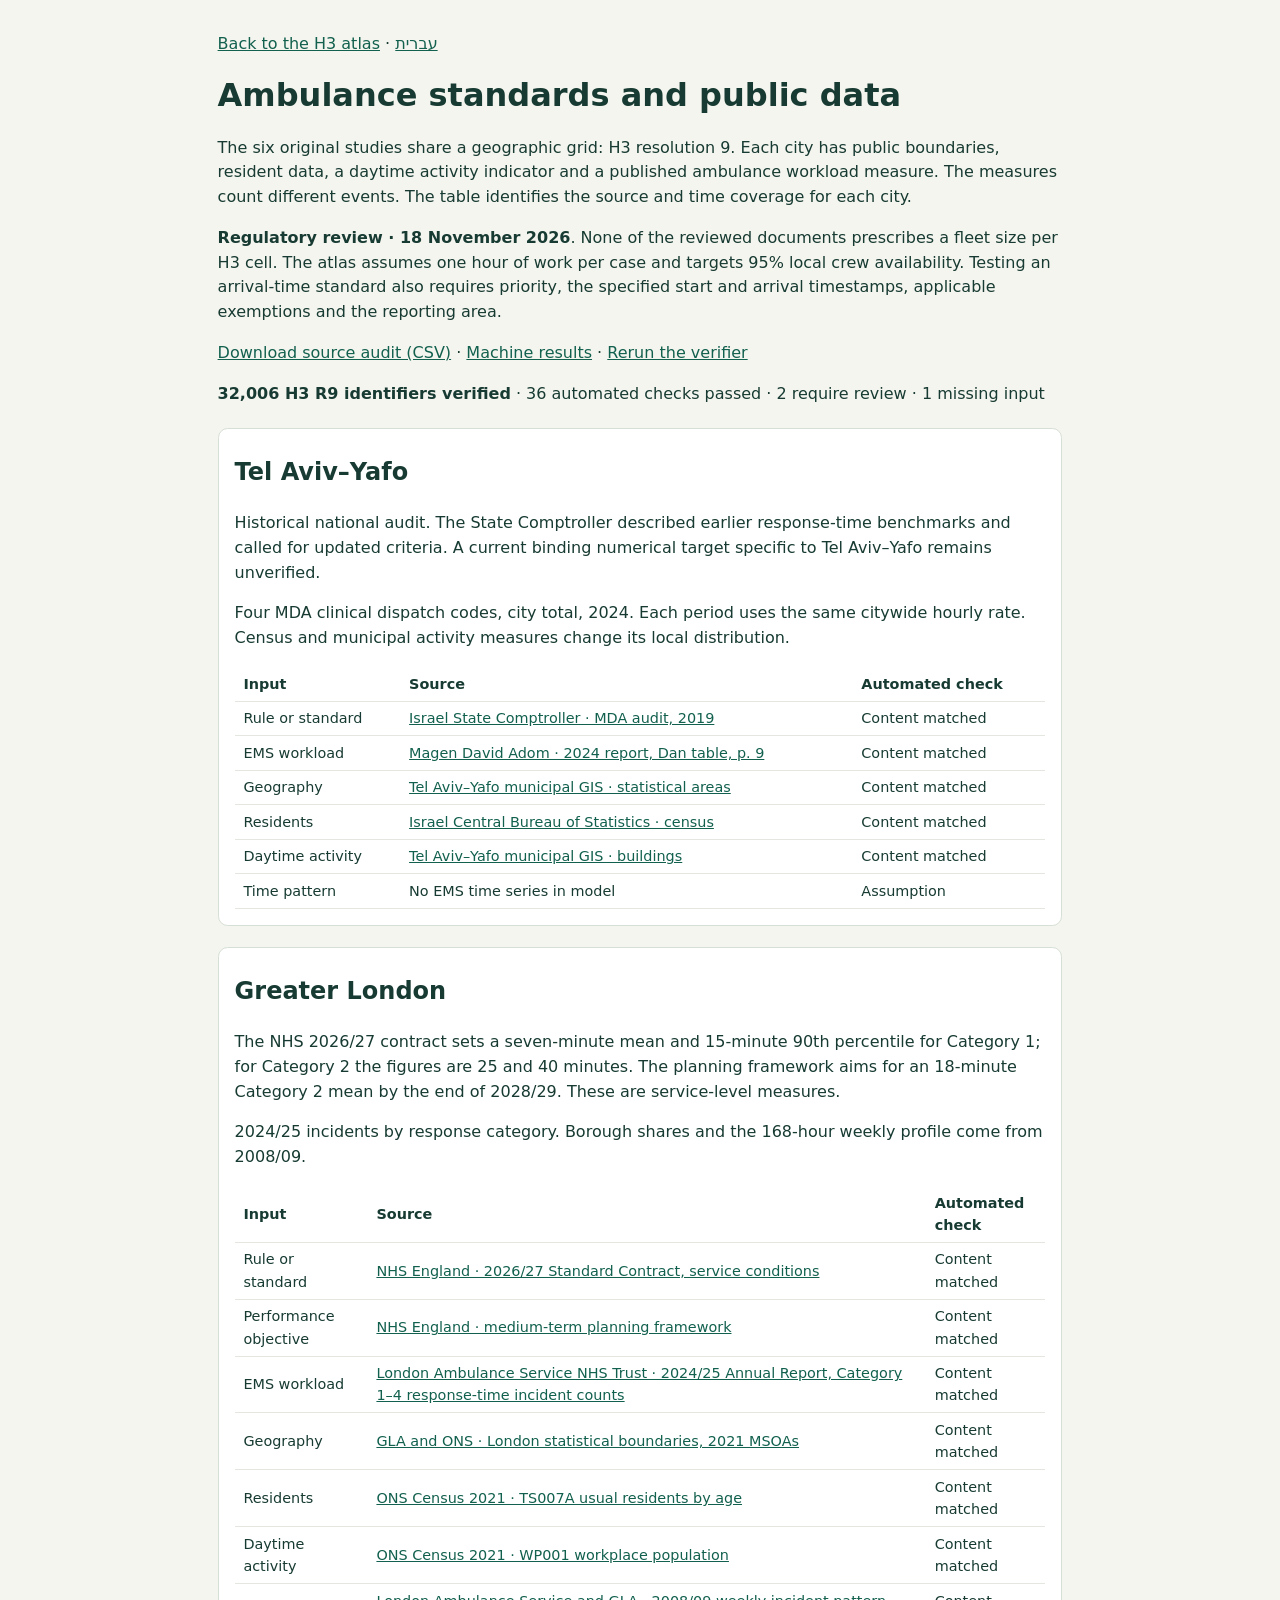
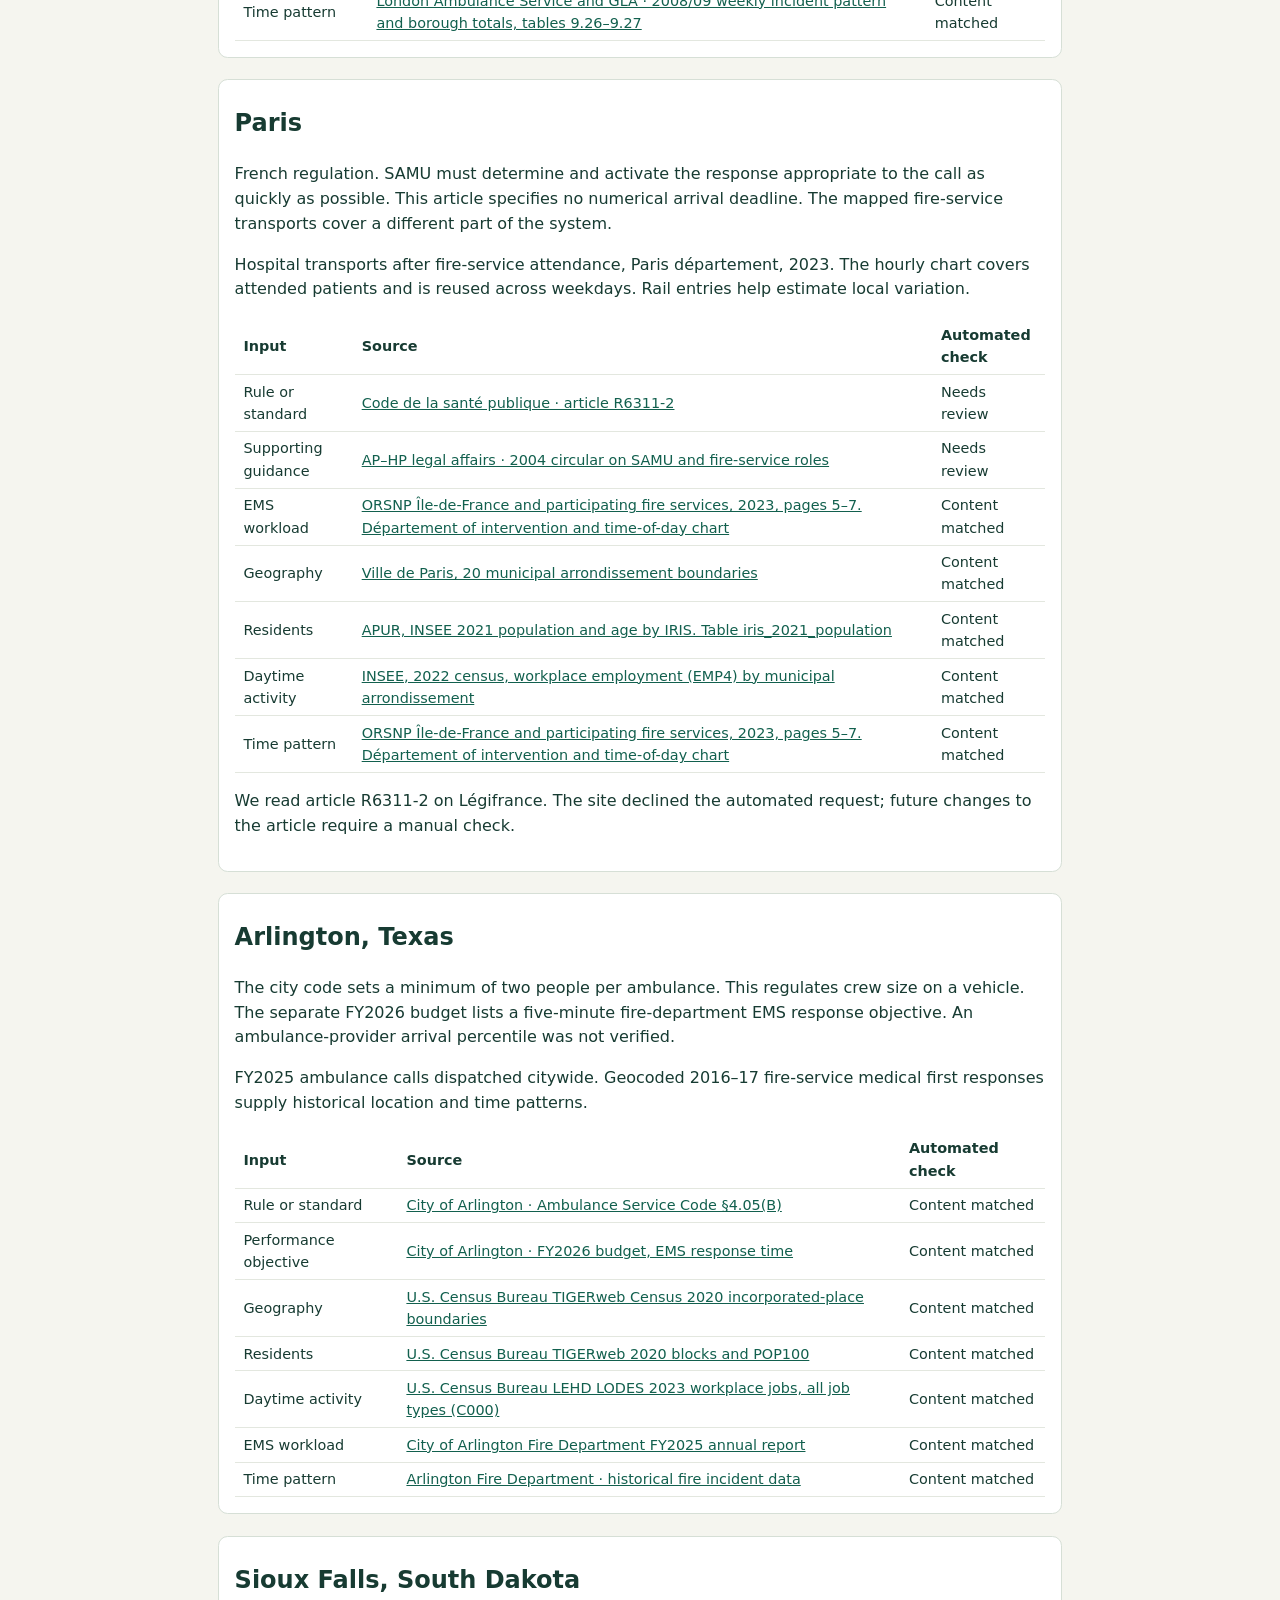
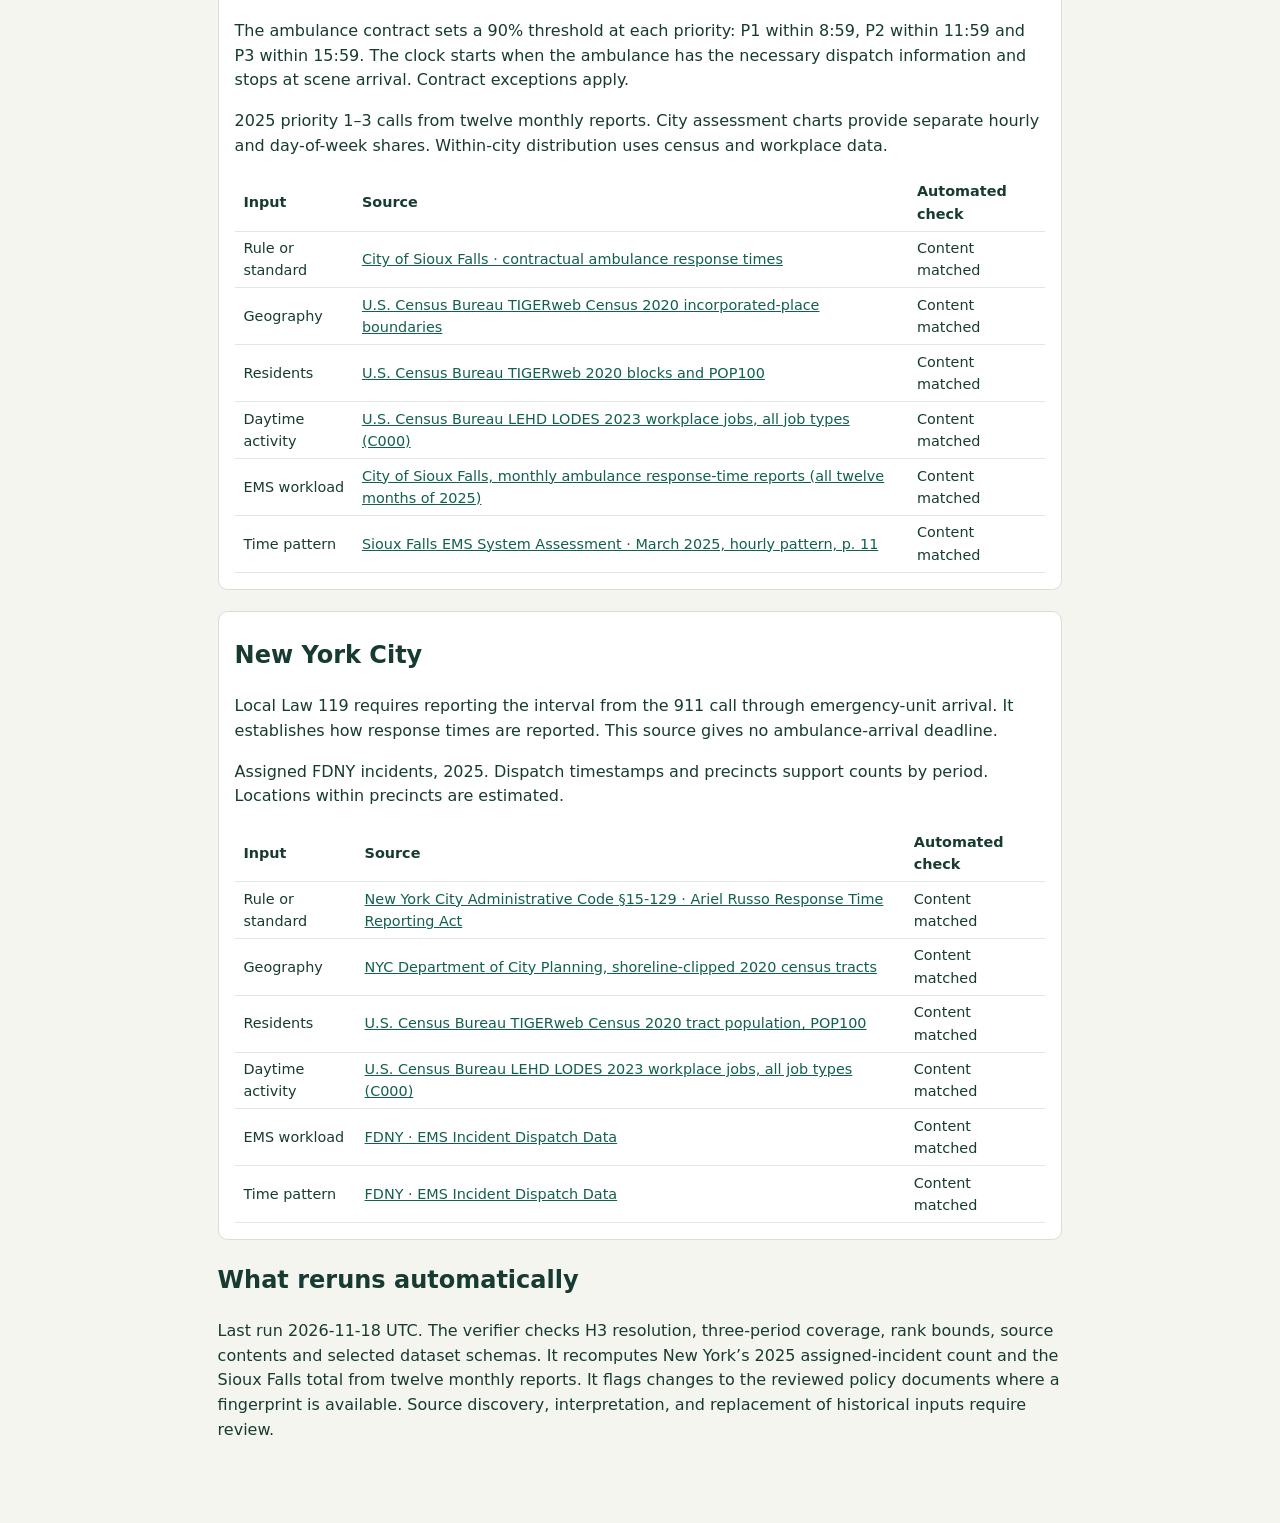
==== commit 55338761: "Add automated H3 city intake, evidence checks and atlas publication" ====
--- a/audit/index.html
+++ b/audit/index.html
@@ -1 +1 @@
-<!doctype html><html lang="en"><head><meta charset="utf-8"><meta name="viewport" content="width=device-width, initial-scale=1"><title>H3 · Standards and sources | תקנים ומקורות</title><style>*{box-sizing:border-box}body{margin:0;background:#f5f5ef;color:#173b32;font:1rem/1.55 system-ui,sans-serif}main{max-width:880px;margin:auto;padding:2rem 1.1rem 4rem}a{color:#12604e}h1{line-height:1.12}section{background:white;border:1px solid #d6dfd6;border-radius:.6rem;padding:.3rem 1rem 1rem;margin:1.35rem 0}th,td{text-align:start;padding:.35rem .55rem;border-bottom:1px solid #e3e7df;overflow-wrap:anywhere}table{border-collapse:collapse;width:100%;font-size:.9rem}html[lang=en] main[lang=he],html[lang=he] main[lang=en]{display:none}</style><script>document.documentElement.lang=new URLSearchParams(location.search).get('lang')==='he'?'he':'en';document.documentElement.dir=document.documentElement.lang==='he'?'rtl':'ltr';</script></head><body><main lang="en" dir="ltr"><nav><a href="../?lang=en">Back to the H3 atlas</a> · <a href="?lang=he">עברית</a></nav><h1>Ambulance standards and public data</h1><p>Six cities share a geographic grid: H3 resolution 9. Each city has public boundaries, resident data, a daytime activity indicator and a published ambulance workload measure. The measures count different events. The table identifies the source and time coverage for each city.</p><p><strong>Regulatory review · 18 November 2026</strong>. None of the reviewed documents prescribes a fleet size per H3 cell. The atlas assumes one hour of work per case and targets 95% local crew availability. Testing an arrival-time standard also requires priority, the specified start and arrival timestamps, applicable exemptions and the reporting area.</p><p><a download href="source-audit.csv">Download source audit (CSV)</a> · <a href="results.json">Machine results</a> · <a href="https://github.com/shoval-c/ambulance-demand-atlas-r9/blob/main/audit/verify.py">Rerun the verifier</a></p><p><strong>32,006 H3 R9 identifiers verified</strong> · 36 automated checks passed · 2 require review · 1 missing input</p><section><h2>Tel Aviv–Yafo</h2><p>Historical national audit. The State Comptroller described earlier response-time benchmarks and called for updated criteria. A current binding numerical target specific to Tel Aviv–Yafo remains unverified.</p><p>Four MDA clinical dispatch codes, city total, 2024. Each period uses the same citywide hourly rate. Census and municipal activity measures change its local distribution.</p><table><thead><tr><th>Input</th><th>Source</th><th>Automated check</th></tr></thead><tbody><tr><td>Rule or standard</td><td><a href="https://library.mevaker.gov.il/sites/DigitalLibrary/Documents/69b/2019-69b-211-Mada.pdf">Israel State Comptroller · MDA audit, 2019</a></td><td>Content matched</td></tr><tr><td>EMS workload</td><td><a href="https://www.mdais.org/media/5356/sicum-shana-2024.pdf">Magen David Adom · 2024 report, Dan table, p. 9</a></td><td>Content matched</td></tr><tr><td>Geography</td><td><a href="https://gisn.tel-aviv.gov.il/arcgis/rest/services/IView2/MapServer/512">Tel Aviv–Yafo municipal GIS · statistical areas</a></td><td>Content matched</td></tr><tr><td>Residents</td><td><a href="https://www.cbs.gov.il/en/Surveys/Pages/Population-Census.aspx">Israel Central Bureau of Statistics · census</a></td><td>Content matched</td></tr><tr><td>Daytime activity</td><td><a href="https://gisn.tel-aviv.gov.il/arcgis/rest/services/IView2/MapServer/513">Tel Aviv–Yafo municipal GIS · buildings</a></td><td>Content matched</td></tr><tr><td>Time pattern</td><td>No EMS time series in model</td><td>Assumption</td></tr></tbody></table></section><section><h2>Greater London</h2><p>The NHS 2026/27 contract sets a seven-minute mean and 15-minute 90th percentile for Category 1; for Category 2 the figures are 25 and 40 minutes. The planning framework aims for an 18-minute Category 2 mean by the end of 2028/29. These are service-level measures.</p><p>2024/25 incidents by response category. Borough shares and the 168-hour weekly profile come from 2008/09.</p><table><thead><tr><th>Input</th><th>Source</th><th>Automated check</th></tr></thead><tbody><tr><td>Rule or standard</td><td><a href="https://www.england.nhs.uk/wp-content/uploads/2026/01/03-full-length-service-conditions-2627.pdf">NHS England · 2026/27 Standard Contract, service conditions</a></td><td>Content matched</td></tr><tr><td>Performance objective</td><td><a href="https://www.england.nhs.uk/wp-content/uploads/2025/10/medium-term-planning-framework-delivering-change-together-2026-27-to-2028-29.pdf">NHS England · medium-term planning framework</a></td><td>Content matched</td></tr><tr><td>EMS workload</td><td><a href="https://www.londonambulance.nhs.uk/download/41281/?tmstv=1775189130">London Ambulance Service NHS Trust · 2024/25 Annual Report, Category 1–4 response-time incident counts</a></td><td>Content matched</td></tr><tr><td>Geography</td><td><a href="https://data.london.gov.uk/dataset/statistical-gis-boundary-files-for-london-20od9">GLA and ONS · London statistical boundaries, 2021 MSOAs</a></td><td>Content matched</td></tr><tr><td>Residents</td><td><a href="https://www.nomisweb.co.uk/datasets/c2021ts007a">ONS Census 2021 · TS007A usual residents by age</a></td><td>Content matched</td></tr><tr><td>Daytime activity</td><td><a href="https://www.nomisweb.co.uk/sources/census_2021_wp">ONS Census 2021 · WP001 workplace population</a></td><td>Content matched</td></tr><tr><td>Time pattern</td><td><a href="https://data.london.gov.uk/dataset/focus-on-london-2000-2009-exp7p">London Ambulance Service and GLA · 2008/09 weekly incident pattern and borough totals, tables 9.26–9.27</a></td><td>Content matched</td></tr></tbody></table></section><section><h2>Paris</h2><p>French regulation. SAMU must determine and activate the response appropriate to the call as quickly as possible. This article specifies no numerical arrival deadline. The mapped fire-service transports cover a different part of the system.</p><p>Hospital transports after fire-service attendance, Paris département, 2023. The hourly chart covers attended patients and is reused across weekdays. Rail entries help estimate local variation.</p><table><thead><tr><th>Input</th><th>Source</th><th>Automated check</th></tr></thead><tbody><tr><td>Rule or standard</td><td><a href="https://www.legifrance.gouv.fr/codes/article_lc/LEGIARTI000048839351">Code de la santé publique · article R6311-2</a></td><td>Needs review</td></tr><tr><td>Supporting guidance</td><td><a href="https://affairesjuridiques.aphp.fr/textes/circulaire-dhos01-n-2004-151-du-29-mars-2004-relative-au-role-des-samu-des-sdis-et-des-ambulanciers-dans-laide-medicale-urgente/">AP–HP legal affairs · 2004 circular on SAMU and fire-service roles</a></td><td>Needs review</td></tr><tr><td>EMS workload</td><td><a href="https://orsnp-idf.fr/wp-content/uploads/2025/06/Rapport-annuel-pompiers-2023-VF-.pdf">ORSNP Île-de-France and participating fire services, 2023, pages 5–7. Département of intervention and time-of-day chart</a></td><td>Content matched</td></tr><tr><td>Geography</td><td><a href="https://opendata.paris.fr/explore/dataset/arrondissements/">Ville de Paris, 20 municipal arrondissement boundaries</a></td><td>Content matched</td></tr><tr><td>Residents</td><td><a href="https://carto2.apur.org/apur/rest/services/OPENDATA/RECENSEMENT_IRIS/MapServer/5">APUR, INSEE 2021 population and age by IRIS. Table iris_2021_population</a></td><td>Content matched</td></tr><tr><td>Daytime activity</td><td><a href="https://www.insee.fr/fr/statistiques/8581559">INSEE, 2022 census, workplace employment (EMP4) by municipal arrondissement</a></td><td>Content matched</td></tr><tr><td>Time pattern</td><td><a href="https://orsnp-idf.fr/wp-content/uploads/2025/06/Rapport-annuel-pompiers-2023-VF-.pdf">ORSNP Île-de-France and participating fire services, 2023, pages 5–7. Département of intervention and time-of-day chart</a></td><td>Content matched</td></tr></tbody></table><p>We read article R6311-2 on Légifrance. The site declined the automated request; future changes to the article require a manual check.</p></section><section><h2>Arlington, Texas</h2><p>The city code sets a minimum of two people per ambulance. This regulates crew size on a vehicle. The separate FY2026 budget lists a five-minute fire-department EMS response objective. An ambulance-provider arrival percentile was not verified.</p><p>FY2025 ambulance calls dispatched citywide. Geocoded 2016–17 fire-service medical first responses supply historical location and time patterns.</p><table><thead><tr><th>Input</th><th>Source</th><th>Automated check</th></tr></thead><tbody><tr><td>Rule or standard</td><td><a href="https://www.arlingtontx.gov/files/assets/city/v/2/city-secretary/documents/city-code-of-ordinances/ambulance-service-chapter.pdf">City of Arlington · Ambulance Service Code §4.05(B)</a></td><td>Content matched</td></tr><tr><td>Performance objective</td><td><a href="https://citybudgets.tarrantcounty.com/flipbook/CityBudgets/2026/Arlington/files/basic-html/page153.html">City of Arlington · FY2026 budget, EMS response time</a></td><td>Content matched</td></tr><tr><td>Geography</td><td><a href="https://tigerweb.geo.census.gov/arcgis/rest/services/TIGERweb/tigerWMS_Census2020/MapServer/26">U.S. Census Bureau TIGERweb Census 2020 incorporated-place boundaries</a></td><td>Content matched</td></tr><tr><td>Residents</td><td><a href="https://tigerweb.geo.census.gov/arcgis/rest/services/TIGERweb/tigerWMS_Census2020/MapServer/10">U.S. Census Bureau TIGERweb 2020 blocks and POP100</a></td><td>Content matched</td></tr><tr><td>Daytime activity</td><td><a href="https://lehd.ces.census.gov/data/lodes/LODES8/tx/wac/tx_wac_S000_JT00_2023.csv.gz">U.S. Census Bureau LEHD LODES 2023 workplace jobs, all job types (C000)</a></td><td>Content matched</td></tr><tr><td>EMS workload</td><td><a href="https://www.arlingtontx.gov/News-Articles/2026/May/Arlington-Fire-Department-Publishes-Fiscal-Year-2025-Annual-Report">City of Arlington Fire Department FY2025 annual report</a></td><td>Content matched</td></tr><tr><td>Time pattern</td><td><a href="https://gis2.arlingtontx.gov/agsext2/rest/services/Fire/Fire/MapServer/3">Arlington Fire Department · historical fire incident data</a></td><td>Content matched</td></tr></tbody></table></section><section><h2>Sioux Falls, South Dakota</h2><p>The ambulance contract sets a 90% threshold at each priority: P1 within 8:59, P2 within 11:59 and P3 within 15:59. The clock starts when the ambulance has the necessary dispatch information and stops at scene arrival. Contract exceptions apply.</p><p>2025 priority 1–3 calls from twelve monthly reports. City assessment charts provide separate hourly and day-of-week shares. Within-city distribution uses census and workplace data.</p><table><thead><tr><th>Input</th><th>Source</th><th>Automated check</th></tr></thead><tbody><tr><td>Rule or standard</td><td><a href="https://www.siouxfalls.gov/health-safety/fire/about/operations/ems-sf/amb-response-times">City of Sioux Falls · contractual ambulance response times</a></td><td>Content matched</td></tr><tr><td>Geography</td><td><a href="https://tigerweb.geo.census.gov/arcgis/rest/services/TIGERweb/tigerWMS_Census2020/MapServer/26">U.S. Census Bureau TIGERweb Census 2020 incorporated-place boundaries</a></td><td>Content matched</td></tr><tr><td>Residents</td><td><a href="https://tigerweb.geo.census.gov/arcgis/rest/services/TIGERweb/tigerWMS_Census2020/MapServer/10">U.S. Census Bureau TIGERweb 2020 blocks and POP100</a></td><td>Content matched</td></tr><tr><td>Daytime activity</td><td><a href="https://lehd.ces.census.gov/data/lodes/LODES8/sd/wac/sd_wac_S000_JT00_2023.csv.gz">U.S. Census Bureau LEHD LODES 2023 workplace jobs, all job types (C000)</a></td><td>Content matched</td></tr><tr><td>EMS workload</td><td><a href="https://www.siouxfalls.gov/health-safety/fire/about/operations/ems-sf/amb-response-times">City of Sioux Falls, monthly ambulance response-time reports (all twelve months of 2025)</a></td><td>Content matched</td></tr><tr><td>Time pattern</td><td><a href="https://www.siouxfalls.gov/files/assets/public/v/1/fire-rescue/fire-ems-rescue/final-ems-system-assessment.pdf#page=12">Sioux Falls EMS System Assessment · March 2025, hourly pattern, p. 11</a></td><td>Content matched</td></tr></tbody></table></section><section><h2>New York City</h2><p>Local Law 119 requires reporting the interval from the 911 call through emergency-unit arrival. It establishes how response times are reported. This source gives no ambulance-arrival deadline.</p><p>Assigned FDNY incidents, 2025. Dispatch timestamps and precincts support counts by period. Locations within precincts are estimated.</p><table><thead><tr><th>Input</th><th>Source</th><th>Automated check</th></tr></thead><tbody><tr><td>Rule or standard</td><td><a href="https://codelibrary.amlegal.com/codes/newyorkcity/latest/NYCadmin/0-0-0-25711">New York City Administrative Code §15-129 · Ariel Russo Response Time Reporting Act</a></td><td>Content matched</td></tr><tr><td>Geography</td><td><a href="https://data.cityofnewyork.us/City-Government/2020-Census-Tracts/63ge-mke6">NYC Department of City Planning, shoreline-clipped 2020 census tracts</a></td><td>Content matched</td></tr><tr><td>Residents</td><td><a href="https://tigerweb.geo.census.gov/arcgis/rest/services/TIGERweb/tigerWMS_Census2020/MapServer/6">U.S. Census Bureau TIGERweb Census 2020 tract population, POP100</a></td><td>Content matched</td></tr><tr><td>Daytime activity</td><td><a href="https://lehd.ces.census.gov/data/lodes/LODES8/ny/wac/ny_wac_S000_JT00_2023.csv.gz">U.S. Census Bureau LEHD LODES 2023 workplace jobs, all job types (C000)</a></td><td>Content matched</td></tr><tr><td>EMS workload</td><td><a href="https://data.cityofnewyork.us/Public-Safety/EMS-Incident-Dispatch-Data/76xm-jjuj">FDNY · EMS Incident Dispatch Data</a></td><td>Content matched</td></tr><tr><td>Time pattern</td><td><a href="https://data.cityofnewyork.us/Public-Safety/EMS-Incident-Dispatch-Data/76xm-jjuj">FDNY · EMS Incident Dispatch Data</a></td><td>Content matched</td></tr></tbody></table></section><h2>What reruns automatically</h2><p>Last run 2026-11-18 UTC. The verifier checks H3 resolution, three-period coverage, rank bounds, source contents and selected dataset schemas. It recomputes New York’s 2025 assigned-incident count and the Sioux Falls total from twelve monthly reports. It flags changes to the reviewed policy documents where a fingerprint is available. Source discovery, interpretation, and replacement of historical inputs require review.</p></main><main lang="he" dir="rtl"><nav><a href="../?lang=he">חזרה למפת H3</a> · <a href="?lang=en">English</a></nav><h1>תקני אמבולנסים ומקורות הנתונים</h1><p>כל שש הערים מוצגות במשושי H3 ברזולוציה 9. בכל עיר נמצאו גבולות, נתוני תושבים, מדד לפעילות בשעות היום ומדד פומבי לפעילות האמבולנסים. בכל עיר נספרים אירועים מסוג שונה. כאן מפורטים המקורות ופרקי הזמן שהם מכסים.</p><p><strong>בדיקת תקנים · 18 בנובמבר 2026</strong>. במסמכים שנבדקו לא נקבע מספר אמבולנסים למשושה. המפה מניחה שעת עבודה לאירוע ויעד של 95% לזמינות צוות מקומי. בדיקת עמידה בזמני הגעה דורשת גם דרגת דחיפות, זמני התחלה והגעה לפי הגדרת התקן, חריגים ואזור מדידה.</p><p><a download href="source-audit.csv">הורדת טבלת המקורות (CSV)</a> · <a href="results.json">תוצאות הבדיקה האוטומטית</a> · <a href="https://github.com/shoval-c/ambulance-demand-atlas-r9/blob/main/audit/verify.py">קוד להרצה חוזרת</a></p><p><strong>אומתו 32,006 מזהי H3 ברזולוציה 9</strong> · 36 בדיקות עברו · 2 דורשות עיון · 1 נתונים חסרים</p><section><h2>תל אביב–יפו</h2><p>דוח מבקר המדינה משנת 2019 סוקר יעדי הגעה היסטוריים וממליץ לעדכן את המדדים. לא אומת יעד זמן מספרי מחייב ועדכני לתל אביב–יפו.</p><p>ארבעה קודי שיגור של מד״א, סך עירוני לשנת 2024. לכל התקופות הונח אותו קצב עירוני לשעה. נתוני מפקד ופעילות עירונית משנים את הפיזור המקומי.</p><table><thead><tr><th>סוג נתון</th><th>מקור</th><th>בדיקה אוטומטית</th></tr></thead><tbody><tr><td>כלל או תקן</td><td><a href="https://library.mevaker.gov.il/sites/DigitalLibrary/Documents/69b/2019-69b-211-Mada.pdf">Israel State Comptroller · MDA audit, 2019</a></td><td>התוכן אומת בבדיקה</td></tr><tr><td>היקף פעילות</td><td><a href="https://www.mdais.org/media/5356/sicum-shana-2024.pdf">Magen David Adom · 2024 report, Dan table, p. 9</a></td><td>התוכן אומת בבדיקה</td></tr><tr><td>גבולות גאוגרפיים</td><td><a href="https://gisn.tel-aviv.gov.il/arcgis/rest/services/IView2/MapServer/512">Tel Aviv–Yafo municipal GIS · statistical areas</a></td><td>התוכן אומת בבדיקה</td></tr><tr><td>תושבים</td><td><a href="https://www.cbs.gov.il/en/Surveys/Pages/Population-Census.aspx">Israel Central Bureau of Statistics · census</a></td><td>התוכן אומת בבדיקה</td></tr><tr><td>פעילות יום</td><td><a href="https://gisn.tel-aviv.gov.il/arcgis/rest/services/IView2/MapServer/513">Tel Aviv–Yafo municipal GIS · buildings</a></td><td>התוכן אומת בבדיקה</td></tr><tr><td>התפלגות בזמן</td><td>אין במודל סדרת שיגורים לפי שעות</td><td>הנחת מודל</td></tr></tbody></table></section><section><h2>לונדון רבתי</h2><p>בחוזה NHS לשנת 2026/27 נקבעו לקטגוריה 1 ממוצע של 7 דקות ואחוזון 90 של 15 דקות. בקטגוריה 2 הערכים הם 25 ו־40 דקות. יעד התכנון לסוף 2028/29 הוא ממוצע של 18 דקות בקטגוריה 2. המדידה היא ברמת השירות.</p><p>אירועים לפי דרגת תגובה בשנת הכספים 2024/25. חלקו של כל רובע ופרופיל 168 השעות בשבוע נלקחו משנת 2008/09.</p><table><thead><tr><th>סוג נתון</th><th>מקור</th><th>בדיקה אוטומטית</th></tr></thead><tbody><tr><td>כלל או תקן</td><td><a href="https://www.england.nhs.uk/wp-content/uploads/2026/01/03-full-length-service-conditions-2627.pdf">NHS England · 2026/27 Standard Contract, service conditions</a></td><td>התוכן אומת בבדיקה</td></tr><tr><td>יעד ביצוע</td><td><a href="https://www.england.nhs.uk/wp-content/uploads/2025/10/medium-term-planning-framework-delivering-change-together-2026-27-to-2028-29.pdf">NHS England · medium-term planning framework</a></td><td>התוכן אומת בבדיקה</td></tr><tr><td>היקף פעילות</td><td><a href="https://www.londonambulance.nhs.uk/download/41281/?tmstv=1775189130">London Ambulance Service NHS Trust · 2024/25 Annual Report, Category 1–4 response-time incident counts</a></td><td>התוכן אומת בבדיקה</td></tr><tr><td>גבולות גאוגרפיים</td><td><a href="https://data.london.gov.uk/dataset/statistical-gis-boundary-files-for-london-20od9">GLA and ONS · London statistical boundaries, 2021 MSOAs</a></td><td>התוכן אומת בבדיקה</td></tr><tr><td>תושבים</td><td><a href="https://www.nomisweb.co.uk/datasets/c2021ts007a">ONS Census 2021 · TS007A usual residents by age</a></td><td>התוכן אומת בבדיקה</td></tr><tr><td>פעילות יום</td><td><a href="https://www.nomisweb.co.uk/sources/census_2021_wp">ONS Census 2021 · WP001 workplace population</a></td><td>התוכן אומת בבדיקה</td></tr><tr><td>התפלגות בזמן</td><td><a href="https://data.london.gov.uk/dataset/focus-on-london-2000-2009-exp7p">London Ambulance Service and GLA · 2008/09 weekly incident pattern and borough totals, tables 9.26–9.27</a></td><td>התוכן אומת בבדיקה</td></tr></tbody></table></section><section><h2>פריז</h2><p>תקנה צרפתית מחייבת את מוקד SAMU לקבוע ולהפעיל בהקדם את המענה המתאים לקריאה. הסעיף אינו קובע זמן הגעה מספרי. נתוני הפינוי במפה מתייחסים לשירותי הכבאות.</p><p>פינוי לבית חולים לאחר טיפול של שירותי הכבאות במחוז פריז, 2023. התרשים השעתי מתייחס למטופלים ומשמש לכל ימות השבוע. תיקופי רכבת מסייעים לאמוד שונות מקומית.</p><table><thead><tr><th>סוג נתון</th><th>מקור</th><th>בדיקה אוטומטית</th></tr></thead><tbody><tr><td>כלל או תקן</td><td><a href="https://www.legifrance.gouv.fr/codes/article_lc/LEGIARTI000048839351">Code de la santé publique · article R6311-2</a></td><td>נדרשת בדיקה</td></tr><tr><td>הנחיות תומכות</td><td><a href="https://affairesjuridiques.aphp.fr/textes/circulaire-dhos01-n-2004-151-du-29-mars-2004-relative-au-role-des-samu-des-sdis-et-des-ambulanciers-dans-laide-medicale-urgente/">AP–HP legal affairs · 2004 circular on SAMU and fire-service roles</a></td><td>נדרשת בדיקה</td></tr><tr><td>היקף פעילות</td><td><a href="https://orsnp-idf.fr/wp-content/uploads/2025/06/Rapport-annuel-pompiers-2023-VF-.pdf">ORSNP Île-de-France and participating fire services, 2023, pages 5–7. Département of intervention and time-of-day chart</a></td><td>התוכן אומת בבדיקה</td></tr><tr><td>גבולות גאוגרפיים</td><td><a href="https://opendata.paris.fr/explore/dataset/arrondissements/">Ville de Paris, 20 municipal arrondissement boundaries</a></td><td>התוכן אומת בבדיקה</td></tr><tr><td>תושבים</td><td><a href="https://carto2.apur.org/apur/rest/services/OPENDATA/RECENSEMENT_IRIS/MapServer/5">APUR, INSEE 2021 population and age by IRIS. Table iris_2021_population</a></td><td>התוכן אומת בבדיקה</td></tr><tr><td>פעילות יום</td><td><a href="https://www.insee.fr/fr/statistiques/8581559">INSEE, 2022 census, workplace employment (EMP4) by municipal arrondissement</a></td><td>התוכן אומת בבדיקה</td></tr><tr><td>התפלגות בזמן</td><td><a href="https://orsnp-idf.fr/wp-content/uploads/2025/06/Rapport-annuel-pompiers-2023-VF-.pdf">ORSNP Île-de-France and participating fire services, 2023, pages 5–7. Département of intervention and time-of-day chart</a></td><td>התוכן אומת בבדיקה</td></tr></tbody></table><p>סעיף R6311-2 נבדק באתר Légifrance. האתר דחה את הבקשה האוטומטית ולכן יש לבדוק ידנית שינויים עתידיים בסעיף.</p></section><section><h2>ארלינגטון, טקסס</h2><p>הקוד העירוני קובע מינימום של שני אנשי צוות באמבולנס. תקציב שנת הכספים 2026 מציין בנפרד יעד תגובה של חמש דקות לשירותי רפואת החירום של הכבאות. אחוזון הגעה מחייב של מפעיל האמבולנסים לא אומת.</p><p>קריאות עירוניות ששוגר אליהן אמבולנס בשנת הכספים 2025. מקום וזמן נאמדו בעזרת אירועי תגובה רפואית ראשונה של הכבאות משנים 2016–17.</p><table><thead><tr><th>סוג נתון</th><th>מקור</th><th>בדיקה אוטומטית</th></tr></thead><tbody><tr><td>כלל או תקן</td><td><a href="https://www.arlingtontx.gov/files/assets/city/v/2/city-secretary/documents/city-code-of-ordinances/ambulance-service-chapter.pdf">City of Arlington · Ambulance Service Code §4.05(B)</a></td><td>התוכן אומת בבדיקה</td></tr><tr><td>יעד ביצוע</td><td><a href="https://citybudgets.tarrantcounty.com/flipbook/CityBudgets/2026/Arlington/files/basic-html/page153.html">City of Arlington · FY2026 budget, EMS response time</a></td><td>התוכן אומת בבדיקה</td></tr><tr><td>גבולות גאוגרפיים</td><td><a href="https://tigerweb.geo.census.gov/arcgis/rest/services/TIGERweb/tigerWMS_Census2020/MapServer/26">U.S. Census Bureau TIGERweb Census 2020 incorporated-place boundaries</a></td><td>התוכן אומת בבדיקה</td></tr><tr><td>תושבים</td><td><a href="https://tigerweb.geo.census.gov/arcgis/rest/services/TIGERweb/tigerWMS_Census2020/MapServer/10">U.S. Census Bureau TIGERweb 2020 blocks and POP100</a></td><td>התוכן אומת בבדיקה</td></tr><tr><td>פעילות יום</td><td><a href="https://lehd.ces.census.gov/data/lodes/LODES8/tx/wac/tx_wac_S000_JT00_2023.csv.gz">U.S. Census Bureau LEHD LODES 2023 workplace jobs, all job types (C000)</a></td><td>התוכן אומת בבדיקה</td></tr><tr><td>היקף פעילות</td><td><a href="https://www.arlingtontx.gov/News-Articles/2026/May/Arlington-Fire-Department-Publishes-Fiscal-Year-2025-Annual-Report">City of Arlington Fire Department FY2025 annual report</a></td><td>התוכן אומת בבדיקה</td></tr><tr><td>התפלגות בזמן</td><td><a href="https://gis2.arlingtontx.gov/agsext2/rest/services/Fire/Fire/MapServer/3">Arlington Fire Department · historical fire incident data</a></td><td>התוכן אומת בבדיקה</td></tr></tbody></table></section><section><h2>סו פולס, דקוטה הדרומית</h2><p>החוזה קובע הגעה ב־90% מהקריאות בכל דרגה: עד 8:59 דקות בדרגה 1, עד 11:59 בדרגה 2 ועד 15:59 בדרגה 3. המדידה מתחילה בקבלת פרטי ההזנקה הדרושים ומסתיימת בהגעה לזירה. החוזה מגדיר חריגים.</p><p>קריאות בדרגות 1–3 בשנת 2025 מתוך 12 דוחות חודשיים. תרשימי הערכה עירוניים מספקים התפלגויות נפרדות לפי שעה ויום. הפיזור בעיר מחושב לפי מפקד ותעסוקה.</p><table><thead><tr><th>סוג נתון</th><th>מקור</th><th>בדיקה אוטומטית</th></tr></thead><tbody><tr><td>כלל או תקן</td><td><a href="https://www.siouxfalls.gov/health-safety/fire/about/operations/ems-sf/amb-response-times">City of Sioux Falls · contractual ambulance response times</a></td><td>התוכן אומת בבדיקה</td></tr><tr><td>גבולות גאוגרפיים</td><td><a href="https://tigerweb.geo.census.gov/arcgis/rest/services/TIGERweb/tigerWMS_Census2020/MapServer/26">U.S. Census Bureau TIGERweb Census 2020 incorporated-place boundaries</a></td><td>התוכן אומת בבדיקה</td></tr><tr><td>תושבים</td><td><a href="https://tigerweb.geo.census.gov/arcgis/rest/services/TIGERweb/tigerWMS_Census2020/MapServer/10">U.S. Census Bureau TIGERweb 2020 blocks and POP100</a></td><td>התוכן אומת בבדיקה</td></tr><tr><td>פעילות יום</td><td><a href="https://lehd.ces.census.gov/data/lodes/LODES8/sd/wac/sd_wac_S000_JT00_2023.csv.gz">U.S. Census Bureau LEHD LODES 2023 workplace jobs, all job types (C000)</a></td><td>התוכן אומת בבדיקה</td></tr><tr><td>היקף פעילות</td><td><a href="https://www.siouxfalls.gov/health-safety/fire/about/operations/ems-sf/amb-response-times">City of Sioux Falls, monthly ambulance response-time reports (all twelve months of 2025)</a></td><td>התוכן אומת בבדיקה</td></tr><tr><td>התפלגות בזמן</td><td><a href="https://www.siouxfalls.gov/files/assets/public/v/1/fire-rescue/fire-ems-rescue/final-ems-system-assessment.pdf#page=12">Sioux Falls EMS System Assessment · March 2025, hourly pattern, p. 11</a></td><td>התוכן אומת בבדיקה</td></tr></tbody></table></section><section><h2>ניו יורק</h2><p>חוק מקומי 119 מחייב דיווח על הזמן מהחיוג ל־911 ועד הגעת יחידת החירום. המקור מפרט כיצד מדווחים על זמני תגובה ואינו מציין מועד אחרון להגעת אמבולנס.</p><p>אירועים ששובץ להם צוות FDNY בשנת 2025. זמני שיגור ומחוזות משטרה מאפשרים ספירה לפי תקופות. המיקומים בתוך המחוזות נאמדים.</p><table><thead><tr><th>סוג נתון</th><th>מקור</th><th>בדיקה אוטומטית</th></tr></thead><tbody><tr><td>כלל או תקן</td><td><a href="https://codelibrary.amlegal.com/codes/newyorkcity/latest/NYCadmin/0-0-0-25711">New York City Administrative Code §15-129 · Ariel Russo Response Time Reporting Act</a></td><td>התוכן אומת בבדיקה</td></tr><tr><td>גבולות גאוגרפיים</td><td><a href="https://data.cityofnewyork.us/City-Government/2020-Census-Tracts/63ge-mke6">NYC Department of City Planning, shoreline-clipped 2020 census tracts</a></td><td>התוכן אומת בבדיקה</td></tr><tr><td>תושבים</td><td><a href="https://tigerweb.geo.census.gov/arcgis/rest/services/TIGERweb/tigerWMS_Census2020/MapServer/6">U.S. Census Bureau TIGERweb Census 2020 tract population, POP100</a></td><td>התוכן אומת בבדיקה</td></tr><tr><td>פעילות יום</td><td><a href="https://lehd.ces.census.gov/data/lodes/LODES8/ny/wac/ny_wac_S000_JT00_2023.csv.gz">U.S. Census Bureau LEHD LODES 2023 workplace jobs, all job types (C000)</a></td><td>התוכן אומת בבדיקה</td></tr><tr><td>היקף פעילות</td><td><a href="https://data.cityofnewyork.us/Public-Safety/EMS-Incident-Dispatch-Data/76xm-jjuj">FDNY · EMS Incident Dispatch Data</a></td><td>התוכן אומת בבדיקה</td></tr><tr><td>התפלגות בזמן</td><td><a href="https://data.cityofnewyork.us/Public-Safety/EMS-Incident-Dispatch-Data/76xm-jjuj">FDNY · EMS Incident Dispatch Data</a></td><td>התוכן אומת בבדיקה</td></tr></tbody></table></section><h2>מה נבדק בהרצה חוזרת</h2><p>הרצה אחרונה 2026-11-18 UTC. הקוד בודק את רזולוציית H3, הכיסוי בשלוש התקופות, גבולות הדירוג, תוכן המקורות ומבנה מאגרים נבחרים. הוא מחשב מחדש את מספר האירועים עם שיבוץ בניו יורק ואת הסכום מ־12 דוחות בסו פולס. כאשר נשמרה חתימה למסמך מדיניות, שינוי בתוכן מסומן לבדיקה. איתור מקור חדש, פרשנות והחלפת נתונים היסטוריים מחייבים בדיקה.</p></main></body></html>+<!doctype html><html lang="en"><head><meta charset="utf-8"><meta name="viewport" content="width=device-width, initial-scale=1"><title>H3 · Standards and sources | תקנים ומקורות</title><style>*{box-sizing:border-box}body{margin:0;background:#f5f5ef;color:#173b32;font:1rem/1.55 system-ui,sans-serif}main{max-width:880px;margin:auto;padding:2rem 1.1rem 4rem}a{color:#12604e}h1{line-height:1.12}section{background:white;border:1px solid #d6dfd6;border-radius:.6rem;padding:.3rem 1rem 1rem;margin:1.35rem 0}th,td{text-align:start;padding:.35rem .55rem;border-bottom:1px solid #e3e7df;overflow-wrap:anywhere}table{border-collapse:collapse;width:100%;font-size:.9rem}html[lang=en] main[lang=he],html[lang=he] main[lang=en]{display:none}</style><script>document.documentElement.lang=new URLSearchParams(location.search).get('lang')==='he'?'he':'en';document.documentElement.dir=document.documentElement.lang==='he'?'rtl':'ltr';</script></head><body><main lang="en" dir="ltr"><nav><a href="../?lang=en">Back to the H3 atlas</a> · <a href="?lang=he">עברית</a></nav><h1>Ambulance standards and public data</h1><p>The six original studies share a geographic grid: H3 resolution 9. Each city has public boundaries, resident data, a daytime activity indicator and a published ambulance workload measure. The measures count different events. The table identifies the source and time coverage for each city.</p><p><strong>Regulatory review · 18 November 2026</strong>. None of the reviewed documents prescribes a fleet size per H3 cell. The atlas assumes one hour of work per case and targets 95% local crew availability. Testing an arrival-time standard also requires priority, the specified start and arrival timestamps, applicable exemptions and the reporting area.</p><p><a download href="source-audit.csv">Download source audit (CSV)</a> · <a href="results.json">Machine results</a> · <a href="https://github.com/shoval-c/ambulance-demand-atlas-r9/blob/main/audit/verify.py">Rerun the verifier</a></p><p><strong>32,006 H3 R9 identifiers verified</strong> · 36 automated checks passed · 2 require review · 1 missing input</p><section><h2>Tel Aviv–Yafo</h2><p>Historical national audit. The State Comptroller described earlier response-time benchmarks and called for updated criteria. A current binding numerical target specific to Tel Aviv–Yafo remains unverified.</p><p>Four MDA clinical dispatch codes, city total, 2024. Each period uses the same citywide hourly rate. Census and municipal activity measures change its local distribution.</p><table><thead><tr><th>Input</th><th>Source</th><th>Automated check</th></tr></thead><tbody><tr><td>Rule or standard</td><td><a href="https://library.mevaker.gov.il/sites/DigitalLibrary/Documents/69b/2019-69b-211-Mada.pdf">Israel State Comptroller · MDA audit, 2019</a></td><td>Content matched</td></tr><tr><td>EMS workload</td><td><a href="https://www.mdais.org/media/5356/sicum-shana-2024.pdf">Magen David Adom · 2024 report, Dan table, p. 9</a></td><td>Content matched</td></tr><tr><td>Geography</td><td><a href="https://gisn.tel-aviv.gov.il/arcgis/rest/services/IView2/MapServer/512">Tel Aviv–Yafo municipal GIS · statistical areas</a></td><td>Content matched</td></tr><tr><td>Residents</td><td><a href="https://www.cbs.gov.il/en/Surveys/Pages/Population-Census.aspx">Israel Central Bureau of Statistics · census</a></td><td>Content matched</td></tr><tr><td>Daytime activity</td><td><a href="https://gisn.tel-aviv.gov.il/arcgis/rest/services/IView2/MapServer/513">Tel Aviv–Yafo municipal GIS · buildings</a></td><td>Content matched</td></tr><tr><td>Time pattern</td><td>No EMS time series in model</td><td>Assumption</td></tr></tbody></table></section><section><h2>Greater London</h2><p>The NHS 2026/27 contract sets a seven-minute mean and 15-minute 90th percentile for Category 1; for Category 2 the figures are 25 and 40 minutes. The planning framework aims for an 18-minute Category 2 mean by the end of 2028/29. These are service-level measures.</p><p>2024/25 incidents by response category. Borough shares and the 168-hour weekly profile come from 2008/09.</p><table><thead><tr><th>Input</th><th>Source</th><th>Automated check</th></tr></thead><tbody><tr><td>Rule or standard</td><td><a href="https://www.england.nhs.uk/wp-content/uploads/2026/01/03-full-length-service-conditions-2627.pdf">NHS England · 2026/27 Standard Contract, service conditions</a></td><td>Content matched</td></tr><tr><td>Performance objective</td><td><a href="https://www.england.nhs.uk/wp-content/uploads/2025/10/medium-term-planning-framework-delivering-change-together-2026-27-to-2028-29.pdf">NHS England · medium-term planning framework</a></td><td>Content matched</td></tr><tr><td>EMS workload</td><td><a href="https://www.londonambulance.nhs.uk/download/41281/?tmstv=1775189130">London Ambulance Service NHS Trust · 2024/25 Annual Report, Category 1–4 response-time incident counts</a></td><td>Content matched</td></tr><tr><td>Geography</td><td><a href="https://data.london.gov.uk/dataset/statistical-gis-boundary-files-for-london-20od9">GLA and ONS · London statistical boundaries, 2021 MSOAs</a></td><td>Content matched</td></tr><tr><td>Residents</td><td><a href="https://www.nomisweb.co.uk/datasets/c2021ts007a">ONS Census 2021 · TS007A usual residents by age</a></td><td>Content matched</td></tr><tr><td>Daytime activity</td><td><a href="https://www.nomisweb.co.uk/sources/census_2021_wp">ONS Census 2021 · WP001 workplace population</a></td><td>Content matched</td></tr><tr><td>Time pattern</td><td><a href="https://data.london.gov.uk/dataset/focus-on-london-2000-2009-exp7p">London Ambulance Service and GLA · 2008/09 weekly incident pattern and borough totals, tables 9.26–9.27</a></td><td>Content matched</td></tr></tbody></table></section><section><h2>Paris</h2><p>French regulation. SAMU must determine and activate the response appropriate to the call as quickly as possible. This article specifies no numerical arrival deadline. The mapped fire-service transports cover a different part of the system.</p><p>Hospital transports after fire-service attendance, Paris département, 2023. The hourly chart covers attended patients and is reused across weekdays. Rail entries help estimate local variation.</p><table><thead><tr><th>Input</th><th>Source</th><th>Automated check</th></tr></thead><tbody><tr><td>Rule or standard</td><td><a href="https://www.legifrance.gouv.fr/codes/article_lc/LEGIARTI000048839351">Code de la santé publique · article R6311-2</a></td><td>Needs review</td></tr><tr><td>Supporting guidance</td><td><a href="https://affairesjuridiques.aphp.fr/textes/circulaire-dhos01-n-2004-151-du-29-mars-2004-relative-au-role-des-samu-des-sdis-et-des-ambulanciers-dans-laide-medicale-urgente/">AP–HP legal affairs · 2004 circular on SAMU and fire-service roles</a></td><td>Needs review</td></tr><tr><td>EMS workload</td><td><a href="https://orsnp-idf.fr/wp-content/uploads/2025/06/Rapport-annuel-pompiers-2023-VF-.pdf">ORSNP Île-de-France and participating fire services, 2023, pages 5–7. Département of intervention and time-of-day chart</a></td><td>Content matched</td></tr><tr><td>Geography</td><td><a href="https://opendata.paris.fr/explore/dataset/arrondissements/">Ville de Paris, 20 municipal arrondissement boundaries</a></td><td>Content matched</td></tr><tr><td>Residents</td><td><a href="https://carto2.apur.org/apur/rest/services/OPENDATA/RECENSEMENT_IRIS/MapServer/5">APUR, INSEE 2021 population and age by IRIS. Table iris_2021_population</a></td><td>Content matched</td></tr><tr><td>Daytime activity</td><td><a href="https://www.insee.fr/fr/statistiques/8581559">INSEE, 2022 census, workplace employment (EMP4) by municipal arrondissement</a></td><td>Content matched</td></tr><tr><td>Time pattern</td><td><a href="https://orsnp-idf.fr/wp-content/uploads/2025/06/Rapport-annuel-pompiers-2023-VF-.pdf">ORSNP Île-de-France and participating fire services, 2023, pages 5–7. Département of intervention and time-of-day chart</a></td><td>Content matched</td></tr></tbody></table><p>We read article R6311-2 on Légifrance. The site declined the automated request; future changes to the article require a manual check.</p></section><section><h2>Arlington, Texas</h2><p>The city code sets a minimum of two people per ambulance. This regulates crew size on a vehicle. The separate FY2026 budget lists a five-minute fire-department EMS response objective. An ambulance-provider arrival percentile was not verified.</p><p>FY2025 ambulance calls dispatched citywide. Geocoded 2016–17 fire-service medical first responses supply historical location and time patterns.</p><table><thead><tr><th>Input</th><th>Source</th><th>Automated check</th></tr></thead><tbody><tr><td>Rule or standard</td><td><a href="https://www.arlingtontx.gov/files/assets/city/v/2/city-secretary/documents/city-code-of-ordinances/ambulance-service-chapter.pdf">City of Arlington · Ambulance Service Code §4.05(B)</a></td><td>Content matched</td></tr><tr><td>Performance objective</td><td><a href="https://citybudgets.tarrantcounty.com/flipbook/CityBudgets/2026/Arlington/files/basic-html/page153.html">City of Arlington · FY2026 budget, EMS response time</a></td><td>Content matched</td></tr><tr><td>Geography</td><td><a href="https://tigerweb.geo.census.gov/arcgis/rest/services/TIGERweb/tigerWMS_Census2020/MapServer/26">U.S. Census Bureau TIGERweb Census 2020 incorporated-place boundaries</a></td><td>Content matched</td></tr><tr><td>Residents</td><td><a href="https://tigerweb.geo.census.gov/arcgis/rest/services/TIGERweb/tigerWMS_Census2020/MapServer/10">U.S. Census Bureau TIGERweb 2020 blocks and POP100</a></td><td>Content matched</td></tr><tr><td>Daytime activity</td><td><a href="https://lehd.ces.census.gov/data/lodes/LODES8/tx/wac/tx_wac_S000_JT00_2023.csv.gz">U.S. Census Bureau LEHD LODES 2023 workplace jobs, all job types (C000)</a></td><td>Content matched</td></tr><tr><td>EMS workload</td><td><a href="https://www.arlingtontx.gov/News-Articles/2026/May/Arlington-Fire-Department-Publishes-Fiscal-Year-2025-Annual-Report">City of Arlington Fire Department FY2025 annual report</a></td><td>Content matched</td></tr><tr><td>Time pattern</td><td><a href="https://gis2.arlingtontx.gov/agsext2/rest/services/Fire/Fire/MapServer/3">Arlington Fire Department · historical fire incident data</a></td><td>Content matched</td></tr></tbody></table></section><section><h2>Sioux Falls, South Dakota</h2><p>The ambulance contract sets a 90% threshold at each priority: P1 within 8:59, P2 within 11:59 and P3 within 15:59. The clock starts when the ambulance has the necessary dispatch information and stops at scene arrival. Contract exceptions apply.</p><p>2025 priority 1–3 calls from twelve monthly reports. City assessment charts provide separate hourly and day-of-week shares. Within-city distribution uses census and workplace data.</p><table><thead><tr><th>Input</th><th>Source</th><th>Automated check</th></tr></thead><tbody><tr><td>Rule or standard</td><td><a href="https://www.siouxfalls.gov/health-safety/fire/about/operations/ems-sf/amb-response-times">City of Sioux Falls · contractual ambulance response times</a></td><td>Content matched</td></tr><tr><td>Geography</td><td><a href="https://tigerweb.geo.census.gov/arcgis/rest/services/TIGERweb/tigerWMS_Census2020/MapServer/26">U.S. Census Bureau TIGERweb Census 2020 incorporated-place boundaries</a></td><td>Content matched</td></tr><tr><td>Residents</td><td><a href="https://tigerweb.geo.census.gov/arcgis/rest/services/TIGERweb/tigerWMS_Census2020/MapServer/10">U.S. Census Bureau TIGERweb 2020 blocks and POP100</a></td><td>Content matched</td></tr><tr><td>Daytime activity</td><td><a href="https://lehd.ces.census.gov/data/lodes/LODES8/sd/wac/sd_wac_S000_JT00_2023.csv.gz">U.S. Census Bureau LEHD LODES 2023 workplace jobs, all job types (C000)</a></td><td>Content matched</td></tr><tr><td>EMS workload</td><td><a href="https://www.siouxfalls.gov/health-safety/fire/about/operations/ems-sf/amb-response-times">City of Sioux Falls, monthly ambulance response-time reports (all twelve months of 2025)</a></td><td>Content matched</td></tr><tr><td>Time pattern</td><td><a href="https://www.siouxfalls.gov/files/assets/public/v/1/fire-rescue/fire-ems-rescue/final-ems-system-assessment.pdf#page=12">Sioux Falls EMS System Assessment · March 2025, hourly pattern, p. 11</a></td><td>Content matched</td></tr></tbody></table></section><section><h2>New York City</h2><p>Local Law 119 requires reporting the interval from the 911 call through emergency-unit arrival. It establishes how response times are reported. This source gives no ambulance-arrival deadline.</p><p>Assigned FDNY incidents, 2025. Dispatch timestamps and precincts support counts by period. Locations within precincts are estimated.</p><table><thead><tr><th>Input</th><th>Source</th><th>Automated check</th></tr></thead><tbody><tr><td>Rule or standard</td><td><a href="https://codelibrary.amlegal.com/codes/newyorkcity/latest/NYCadmin/0-0-0-25711">New York City Administrative Code §15-129 · Ariel Russo Response Time Reporting Act</a></td><td>Content matched</td></tr><tr><td>Geography</td><td><a href="https://data.cityofnewyork.us/City-Government/2020-Census-Tracts/63ge-mke6">NYC Department of City Planning, shoreline-clipped 2020 census tracts</a></td><td>Content matched</td></tr><tr><td>Residents</td><td><a href="https://tigerweb.geo.census.gov/arcgis/rest/services/TIGERweb/tigerWMS_Census2020/MapServer/6">U.S. Census Bureau TIGERweb Census 2020 tract population, POP100</a></td><td>Content matched</td></tr><tr><td>Daytime activity</td><td><a href="https://lehd.ces.census.gov/data/lodes/LODES8/ny/wac/ny_wac_S000_JT00_2023.csv.gz">U.S. Census Bureau LEHD LODES 2023 workplace jobs, all job types (C000)</a></td><td>Content matched</td></tr><tr><td>EMS workload</td><td><a href="https://data.cityofnewyork.us/Public-Safety/EMS-Incident-Dispatch-Data/76xm-jjuj">FDNY · EMS Incident Dispatch Data</a></td><td>Content matched</td></tr><tr><td>Time pattern</td><td><a href="https://data.cityofnewyork.us/Public-Safety/EMS-Incident-Dispatch-Data/76xm-jjuj">FDNY · EMS Incident Dispatch Data</a></td><td>Content matched</td></tr></tbody></table></section><!-- new-city-en --><!-- /new-city-en --><h2>What reruns automatically</h2><p>Last run 2026-11-18 UTC. The verifier checks H3 resolution, three-period coverage, rank bounds, source contents and selected dataset schemas. It recomputes New York’s 2025 assigned-incident count and the Sioux Falls total from twelve monthly reports. It flags changes to the reviewed policy documents where a fingerprint is available. Source discovery, interpretation, and replacement of historical inputs require review.</p></main><main lang="he" dir="rtl"><nav><a href="../?lang=he">חזרה למפת H3</a> · <a href="?lang=en">English</a></nav><h1>תקני אמבולנסים ומקורות הנתונים</h1><p>שש הערים במחקר המקורי מוצגות במשושי H3 ברזולוציה 9. בכל עיר נמצאו גבולות, נתוני תושבים, מדד לפעילות בשעות היום ומדד פומבי לפעילות האמבולנסים. בכל עיר נספרים אירועים מסוג שונה. כאן מפורטים המקורות ופרקי הזמן שהם מכסים.</p><p><strong>בדיקת תקנים · 18 בנובמבר 2026</strong>. במסמכים שנבדקו לא נקבע מספר אמבולנסים למשושה. המפה מניחה שעת עבודה לאירוע ויעד של 95% לזמינות צוות מקומי. בדיקת עמידה בזמני הגעה דורשת גם דרגת דחיפות, זמני התחלה והגעה לפי הגדרת התקן, חריגים ואזור מדידה.</p><p><a download href="source-audit.csv">הורדת טבלת המקורות (CSV)</a> · <a href="results.json">תוצאות הבדיקה האוטומטית</a> · <a href="https://github.com/shoval-c/ambulance-demand-atlas-r9/blob/main/audit/verify.py">קוד להרצה חוזרת</a></p><p><strong>אומתו 32,006 מזהי H3 ברזולוציה 9</strong> · 36 בדיקות עברו · 2 דורשות עיון · 1 נתונים חסרים</p><section><h2>תל אביב–יפו</h2><p>דוח מבקר המדינה משנת 2019 סוקר יעדי הגעה היסטוריים וממליץ לעדכן את המדדים. לא אומת יעד זמן מספרי מחייב ועדכני לתל אביב–יפו.</p><p>ארבעה קודי שיגור של מד״א, סך עירוני לשנת 2024. לכל התקופות הונח אותו קצב עירוני לשעה. נתוני מפקד ופעילות עירונית משנים את הפיזור המקומי.</p><table><thead><tr><th>סוג נתון</th><th>מקור</th><th>בדיקה אוטומטית</th></tr></thead><tbody><tr><td>כלל או תקן</td><td><a href="https://library.mevaker.gov.il/sites/DigitalLibrary/Documents/69b/2019-69b-211-Mada.pdf">Israel State Comptroller · MDA audit, 2019</a></td><td>התוכן אומת בבדיקה</td></tr><tr><td>היקף פעילות</td><td><a href="https://www.mdais.org/media/5356/sicum-shana-2024.pdf">Magen David Adom · 2024 report, Dan table, p. 9</a></td><td>התוכן אומת בבדיקה</td></tr><tr><td>גבולות גאוגרפיים</td><td><a href="https://gisn.tel-aviv.gov.il/arcgis/rest/services/IView2/MapServer/512">Tel Aviv–Yafo municipal GIS · statistical areas</a></td><td>התוכן אומת בבדיקה</td></tr><tr><td>תושבים</td><td><a href="https://www.cbs.gov.il/en/Surveys/Pages/Population-Census.aspx">Israel Central Bureau of Statistics · census</a></td><td>התוכן אומת בבדיקה</td></tr><tr><td>פעילות יום</td><td><a href="https://gisn.tel-aviv.gov.il/arcgis/rest/services/IView2/MapServer/513">Tel Aviv–Yafo municipal GIS · buildings</a></td><td>התוכן אומת בבדיקה</td></tr><tr><td>התפלגות בזמן</td><td>אין במודל סדרת שיגורים לפי שעות</td><td>הנחת מודל</td></tr></tbody></table></section><section><h2>לונדון רבתי</h2><p>בחוזה NHS לשנת 2026/27 נקבעו לקטגוריה 1 ממוצע של 7 דקות ואחוזון 90 של 15 דקות. בקטגוריה 2 הערכים הם 25 ו־40 דקות. יעד התכנון לסוף 2028/29 הוא ממוצע של 18 דקות בקטגוריה 2. המדידה היא ברמת השירות.</p><p>אירועים לפי דרגת תגובה בשנת הכספים 2024/25. חלקו של כל רובע ופרופיל 168 השעות בשבוע נלקחו משנת 2008/09.</p><table><thead><tr><th>סוג נתון</th><th>מקור</th><th>בדיקה אוטומטית</th></tr></thead><tbody><tr><td>כלל או תקן</td><td><a href="https://www.england.nhs.uk/wp-content/uploads/2026/01/03-full-length-service-conditions-2627.pdf">NHS England · 2026/27 Standard Contract, service conditions</a></td><td>התוכן אומת בבדיקה</td></tr><tr><td>יעד ביצוע</td><td><a href="https://www.england.nhs.uk/wp-content/uploads/2025/10/medium-term-planning-framework-delivering-change-together-2026-27-to-2028-29.pdf">NHS England · medium-term planning framework</a></td><td>התוכן אומת בבדיקה</td></tr><tr><td>היקף פעילות</td><td><a href="https://www.londonambulance.nhs.uk/download/41281/?tmstv=1775189130">London Ambulance Service NHS Trust · 2024/25 Annual Report, Category 1–4 response-time incident counts</a></td><td>התוכן אומת בבדיקה</td></tr><tr><td>גבולות גאוגרפיים</td><td><a href="https://data.london.gov.uk/dataset/statistical-gis-boundary-files-for-london-20od9">GLA and ONS · London statistical boundaries, 2021 MSOAs</a></td><td>התוכן אומת בבדיקה</td></tr><tr><td>תושבים</td><td><a href="https://www.nomisweb.co.uk/datasets/c2021ts007a">ONS Census 2021 · TS007A usual residents by age</a></td><td>התוכן אומת בבדיקה</td></tr><tr><td>פעילות יום</td><td><a href="https://www.nomisweb.co.uk/sources/census_2021_wp">ONS Census 2021 · WP001 workplace population</a></td><td>התוכן אומת בבדיקה</td></tr><tr><td>התפלגות בזמן</td><td><a href="https://data.london.gov.uk/dataset/focus-on-london-2000-2009-exp7p">London Ambulance Service and GLA · 2008/09 weekly incident pattern and borough totals, tables 9.26–9.27</a></td><td>התוכן אומת בבדיקה</td></tr></tbody></table></section><section><h2>פריז</h2><p>תקנה צרפתית מחייבת את מוקד SAMU לקבוע ולהפעיל בהקדם את המענה המתאים לקריאה. הסעיף אינו קובע זמן הגעה מספרי. נתוני הפינוי במפה מתייחסים לשירותי הכבאות.</p><p>פינוי לבית חולים לאחר טיפול של שירותי הכבאות במחוז פריז, 2023. התרשים השעתי מתייחס למטופלים ומשמש לכל ימות השבוע. תיקופי רכבת מסייעים לאמוד שונות מקומית.</p><table><thead><tr><th>סוג נתון</th><th>מקור</th><th>בדיקה אוטומטית</th></tr></thead><tbody><tr><td>כלל או תקן</td><td><a href="https://www.legifrance.gouv.fr/codes/article_lc/LEGIARTI000048839351">Code de la santé publique · article R6311-2</a></td><td>נדרשת בדיקה</td></tr><tr><td>הנחיות תומכות</td><td><a href="https://affairesjuridiques.aphp.fr/textes/circulaire-dhos01-n-2004-151-du-29-mars-2004-relative-au-role-des-samu-des-sdis-et-des-ambulanciers-dans-laide-medicale-urgente/">AP–HP legal affairs · 2004 circular on SAMU and fire-service roles</a></td><td>נדרשת בדיקה</td></tr><tr><td>היקף פעילות</td><td><a href="https://orsnp-idf.fr/wp-content/uploads/2025/06/Rapport-annuel-pompiers-2023-VF-.pdf">ORSNP Île-de-France and participating fire services, 2023, pages 5–7. Département of intervention and time-of-day chart</a></td><td>התוכן אומת בבדיקה</td></tr><tr><td>גבולות גאוגרפיים</td><td><a href="https://opendata.paris.fr/explore/dataset/arrondissements/">Ville de Paris, 20 municipal arrondissement boundaries</a></td><td>התוכן אומת בבדיקה</td></tr><tr><td>תושבים</td><td><a href="https://carto2.apur.org/apur/rest/services/OPENDATA/RECENSEMENT_IRIS/MapServer/5">APUR, INSEE 2021 population and age by IRIS. Table iris_2021_population</a></td><td>התוכן אומת בבדיקה</td></tr><tr><td>פעילות יום</td><td><a href="https://www.insee.fr/fr/statistiques/8581559">INSEE, 2022 census, workplace employment (EMP4) by municipal arrondissement</a></td><td>התוכן אומת בבדיקה</td></tr><tr><td>התפלגות בזמן</td><td><a href="https://orsnp-idf.fr/wp-content/uploads/2025/06/Rapport-annuel-pompiers-2023-VF-.pdf">ORSNP Île-de-France and participating fire services, 2023, pages 5–7. Département of intervention and time-of-day chart</a></td><td>התוכן אומת בבדיקה</td></tr></tbody></table><p>סעיף R6311-2 נבדק באתר Légifrance. האתר דחה את הבקשה האוטומטית ולכן יש לבדוק ידנית שינויים עתידיים בסעיף.</p></section><section><h2>ארלינגטון, טקסס</h2><p>הקוד העירוני קובע מינימום של שני אנשי צוות באמבולנס. תקציב שנת הכספים 2026 מציין בנפרד יעד תגובה של חמש דקות לשירותי רפואת החירום של הכבאות. אחוזון הגעה מחייב של מפעיל האמבולנסים לא אומת.</p><p>קריאות עירוניות ששוגר אליהן אמבולנס בשנת הכספים 2025. מקום וזמן נאמדו בעזרת אירועי תגובה רפואית ראשונה של הכבאות משנים 2016–17.</p><table><thead><tr><th>סוג נתון</th><th>מקור</th><th>בדיקה אוטומטית</th></tr></thead><tbody><tr><td>כלל או תקן</td><td><a href="https://www.arlingtontx.gov/files/assets/city/v/2/city-secretary/documents/city-code-of-ordinances/ambulance-service-chapter.pdf">City of Arlington · Ambulance Service Code §4.05(B)</a></td><td>התוכן אומת בבדיקה</td></tr><tr><td>יעד ביצוע</td><td><a href="https://citybudgets.tarrantcounty.com/flipbook/CityBudgets/2026/Arlington/files/basic-html/page153.html">City of Arlington · FY2026 budget, EMS response time</a></td><td>התוכן אומת בבדיקה</td></tr><tr><td>גבולות גאוגרפיים</td><td><a href="https://tigerweb.geo.census.gov/arcgis/rest/services/TIGERweb/tigerWMS_Census2020/MapServer/26">U.S. Census Bureau TIGERweb Census 2020 incorporated-place boundaries</a></td><td>התוכן אומת בבדיקה</td></tr><tr><td>תושבים</td><td><a href="https://tigerweb.geo.census.gov/arcgis/rest/services/TIGERweb/tigerWMS_Census2020/MapServer/10">U.S. Census Bureau TIGERweb 2020 blocks and POP100</a></td><td>התוכן אומת בבדיקה</td></tr><tr><td>פעילות יום</td><td><a href="https://lehd.ces.census.gov/data/lodes/LODES8/tx/wac/tx_wac_S000_JT00_2023.csv.gz">U.S. Census Bureau LEHD LODES 2023 workplace jobs, all job types (C000)</a></td><td>התוכן אומת בבדיקה</td></tr><tr><td>היקף פעילות</td><td><a href="https://www.arlingtontx.gov/News-Articles/2026/May/Arlington-Fire-Department-Publishes-Fiscal-Year-2025-Annual-Report">City of Arlington Fire Department FY2025 annual report</a></td><td>התוכן אומת בבדיקה</td></tr><tr><td>התפלגות בזמן</td><td><a href="https://gis2.arlingtontx.gov/agsext2/rest/services/Fire/Fire/MapServer/3">Arlington Fire Department · historical fire incident data</a></td><td>התוכן אומת בבדיקה</td></tr></tbody></table></section><section><h2>סו פולס, דקוטה הדרומית</h2><p>החוזה קובע הגעה ב־90% מהקריאות בכל דרגה: עד 8:59 דקות בדרגה 1, עד 11:59 בדרגה 2 ועד 15:59 בדרגה 3. המדידה מתחילה בקבלת פרטי ההזנקה הדרושים ומסתיימת בהגעה לזירה. החוזה מגדיר חריגים.</p><p>קריאות בדרגות 1–3 בשנת 2025 מתוך 12 דוחות חודשיים. תרשימי הערכה עירוניים מספקים התפלגויות נפרדות לפי שעה ויום. הפיזור בעיר מחושב לפי מפקד ותעסוקה.</p><table><thead><tr><th>סוג נתון</th><th>מקור</th><th>בדיקה אוטומטית</th></tr></thead><tbody><tr><td>כלל או תקן</td><td><a href="https://www.siouxfalls.gov/health-safety/fire/about/operations/ems-sf/amb-response-times">City of Sioux Falls · contractual ambulance response times</a></td><td>התוכן אומת בבדיקה</td></tr><tr><td>גבולות גאוגרפיים</td><td><a href="https://tigerweb.geo.census.gov/arcgis/rest/services/TIGERweb/tigerWMS_Census2020/MapServer/26">U.S. Census Bureau TIGERweb Census 2020 incorporated-place boundaries</a></td><td>התוכן אומת בבדיקה</td></tr><tr><td>תושבים</td><td><a href="https://tigerweb.geo.census.gov/arcgis/rest/services/TIGERweb/tigerWMS_Census2020/MapServer/10">U.S. Census Bureau TIGERweb 2020 blocks and POP100</a></td><td>התוכן אומת בבדיקה</td></tr><tr><td>פעילות יום</td><td><a href="https://lehd.ces.census.gov/data/lodes/LODES8/sd/wac/sd_wac_S000_JT00_2023.csv.gz">U.S. Census Bureau LEHD LODES 2023 workplace jobs, all job types (C000)</a></td><td>התוכן אומת בבדיקה</td></tr><tr><td>היקף פעילות</td><td><a href="https://www.siouxfalls.gov/health-safety/fire/about/operations/ems-sf/amb-response-times">City of Sioux Falls, monthly ambulance response-time reports (all twelve months of 2025)</a></td><td>התוכן אומת בבדיקה</td></tr><tr><td>התפלגות בזמן</td><td><a href="https://www.siouxfalls.gov/files/assets/public/v/1/fire-rescue/fire-ems-rescue/final-ems-system-assessment.pdf#page=12">Sioux Falls EMS System Assessment · March 2025, hourly pattern, p. 11</a></td><td>התוכן אומת בבדיקה</td></tr></tbody></table></section><section><h2>ניו יורק</h2><p>חוק מקומי 119 מחייב דיווח על הזמן מהחיוג ל־911 ועד הגעת יחידת החירום. המקור מפרט כיצד מדווחים על זמני תגובה ואינו מציין מועד אחרון להגעת אמבולנס.</p><p>אירועים ששובץ להם צוות FDNY בשנת 2025. זמני שיגור ומחוזות משטרה מאפשרים ספירה לפי תקופות. המיקומים בתוך המחוזות נאמדים.</p><table><thead><tr><th>סוג נתון</th><th>מקור</th><th>בדיקה אוטומטית</th></tr></thead><tbody><tr><td>כלל או תקן</td><td><a href="https://codelibrary.amlegal.com/codes/newyorkcity/latest/NYCadmin/0-0-0-25711">New York City Administrative Code §15-129 · Ariel Russo Response Time Reporting Act</a></td><td>התוכן אומת בבדיקה</td></tr><tr><td>גבולות גאוגרפיים</td><td><a href="https://data.cityofnewyork.us/City-Government/2020-Census-Tracts/63ge-mke6">NYC Department of City Planning, shoreline-clipped 2020 census tracts</a></td><td>התוכן אומת בבדיקה</td></tr><tr><td>תושבים</td><td><a href="https://tigerweb.geo.census.gov/arcgis/rest/services/TIGERweb/tigerWMS_Census2020/MapServer/6">U.S. Census Bureau TIGERweb Census 2020 tract population, POP100</a></td><td>התוכן אומת בבדיקה</td></tr><tr><td>פעילות יום</td><td><a href="https://lehd.ces.census.gov/data/lodes/LODES8/ny/wac/ny_wac_S000_JT00_2023.csv.gz">U.S. Census Bureau LEHD LODES 2023 workplace jobs, all job types (C000)</a></td><td>התוכן אומת בבדיקה</td></tr><tr><td>היקף פעילות</td><td><a href="https://data.cityofnewyork.us/Public-Safety/EMS-Incident-Dispatch-Data/76xm-jjuj">FDNY · EMS Incident Dispatch Data</a></td><td>התוכן אומת בבדיקה</td></tr><tr><td>התפלגות בזמן</td><td><a href="https://data.cityofnewyork.us/Public-Safety/EMS-Incident-Dispatch-Data/76xm-jjuj">FDNY · EMS Incident Dispatch Data</a></td><td>התוכן אומת בבדיקה</td></tr></tbody></table></section><!-- new-city-he --><!-- /new-city-he --><h2>מה נבדק בהרצה חוזרת</h2><p>הרצה אחרונה 2026-11-18 UTC. הקוד בודק את רזולוציית H3, הכיסוי בשלוש התקופות, גבולות הדירוג, תוכן המקורות ומבנה מאגרים נבחרים. הוא מחשב מחדש את מספר האירועים עם שיבוץ בניו יורק ואת הסכום מ־12 דוחות בסו פולס. כאשר נשמרה חתימה למסמך מדיניות, שינוי בתוכן מסומן לבדיקה. איתור מקור חדש, פרשנות והחלפת נתונים היסטוריים מחייבים בדיקה.</p></main></body></html>
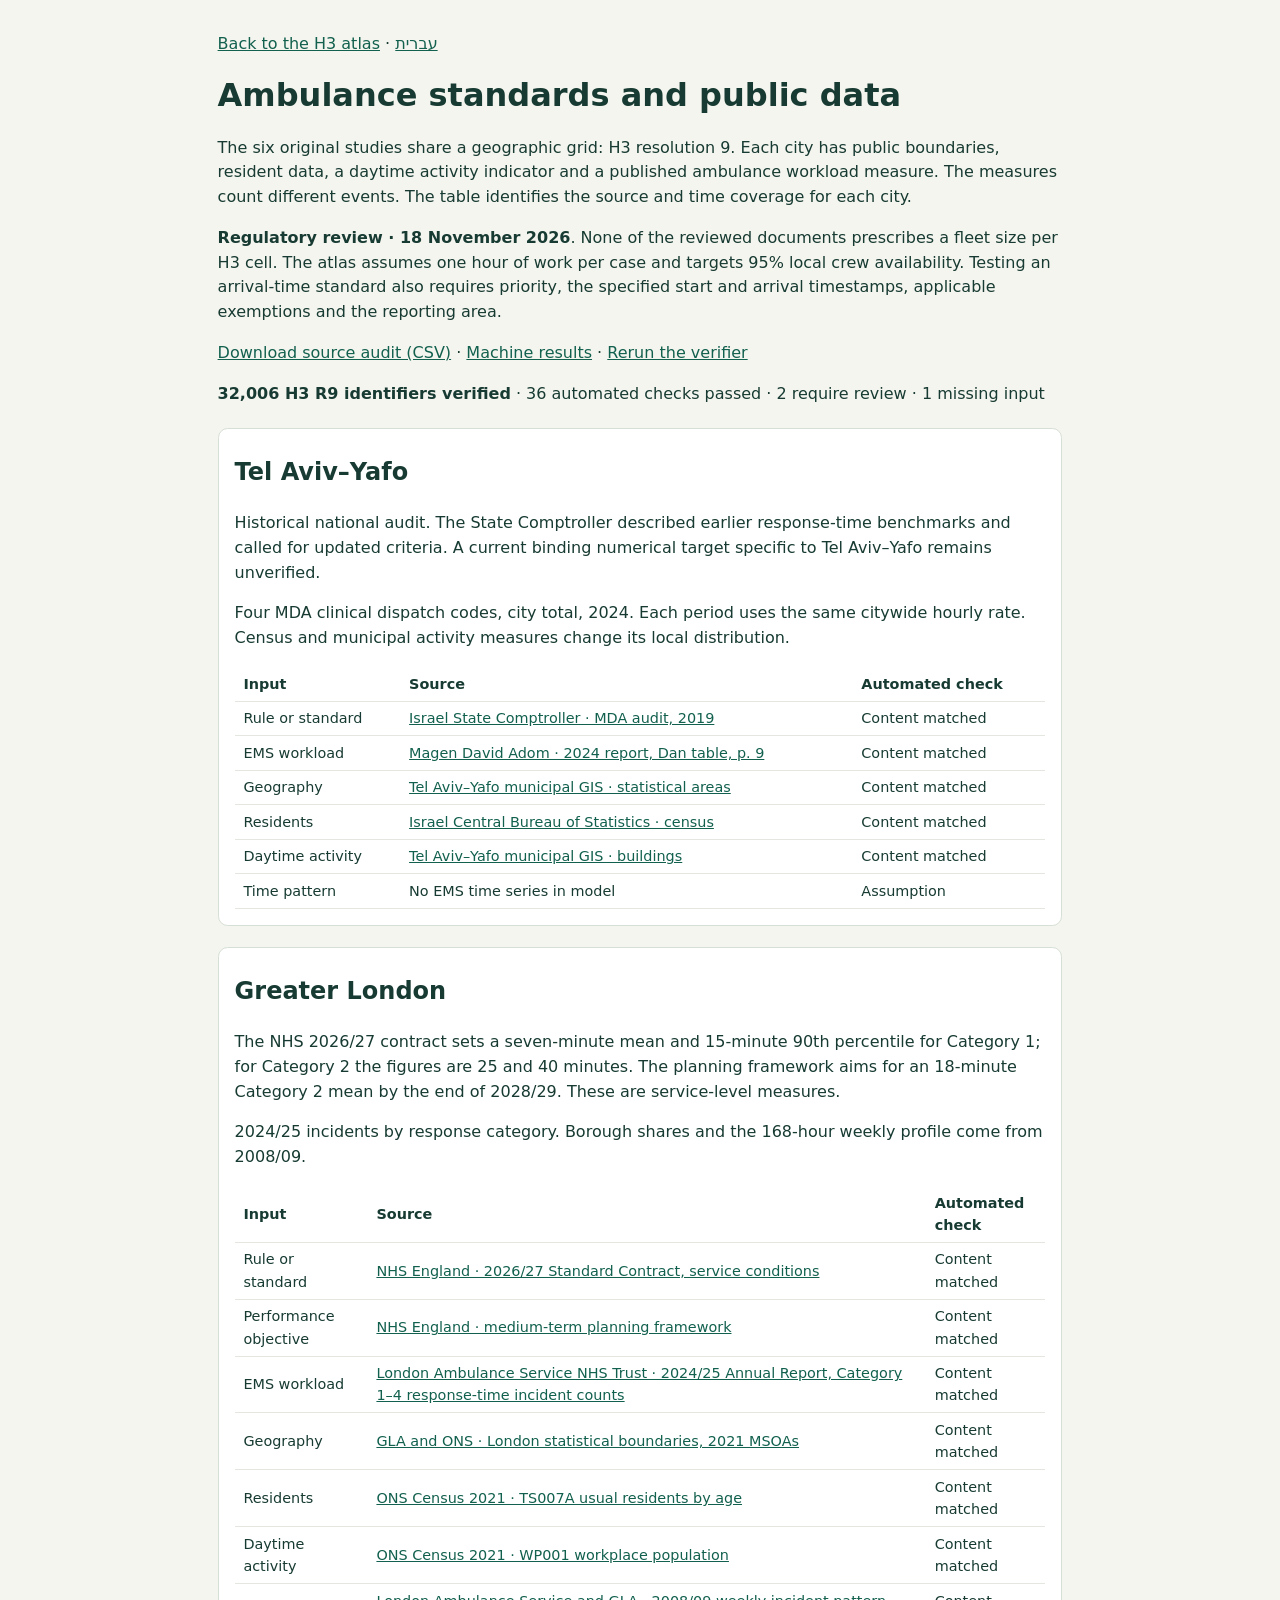
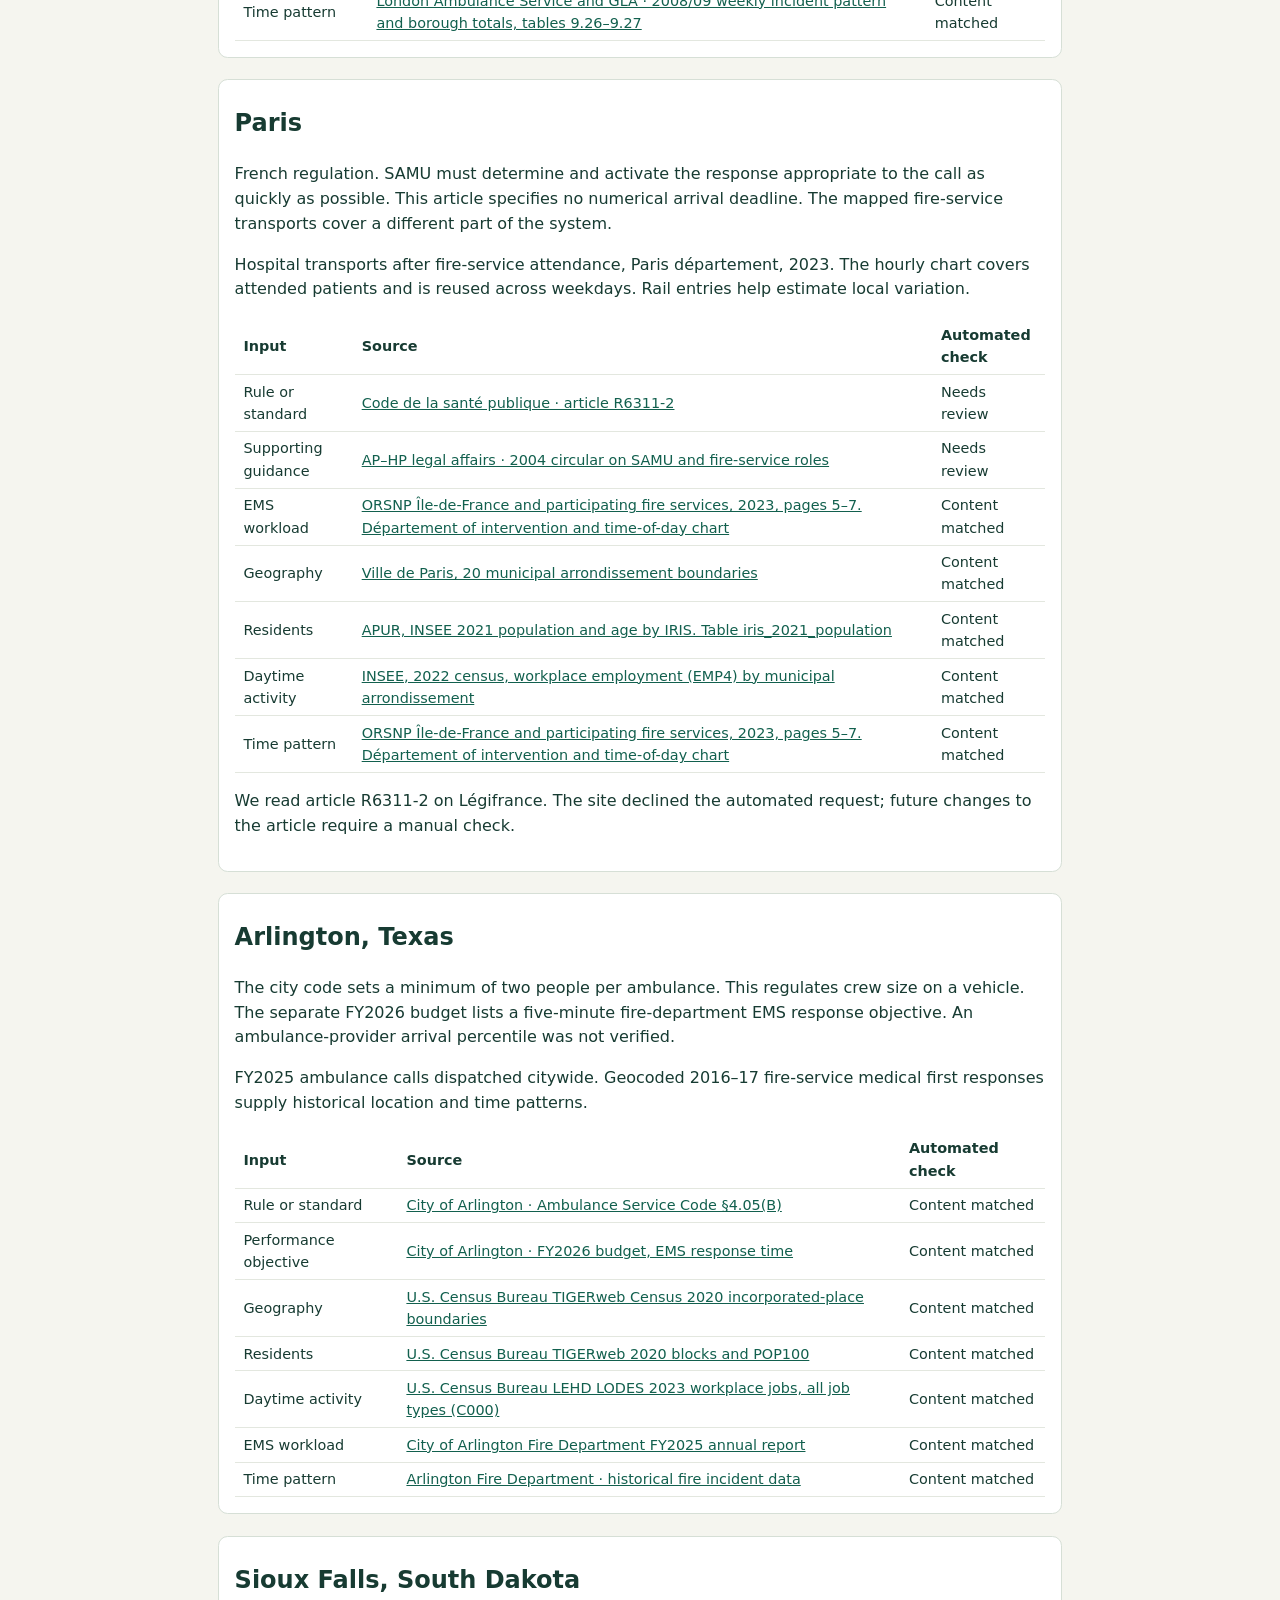
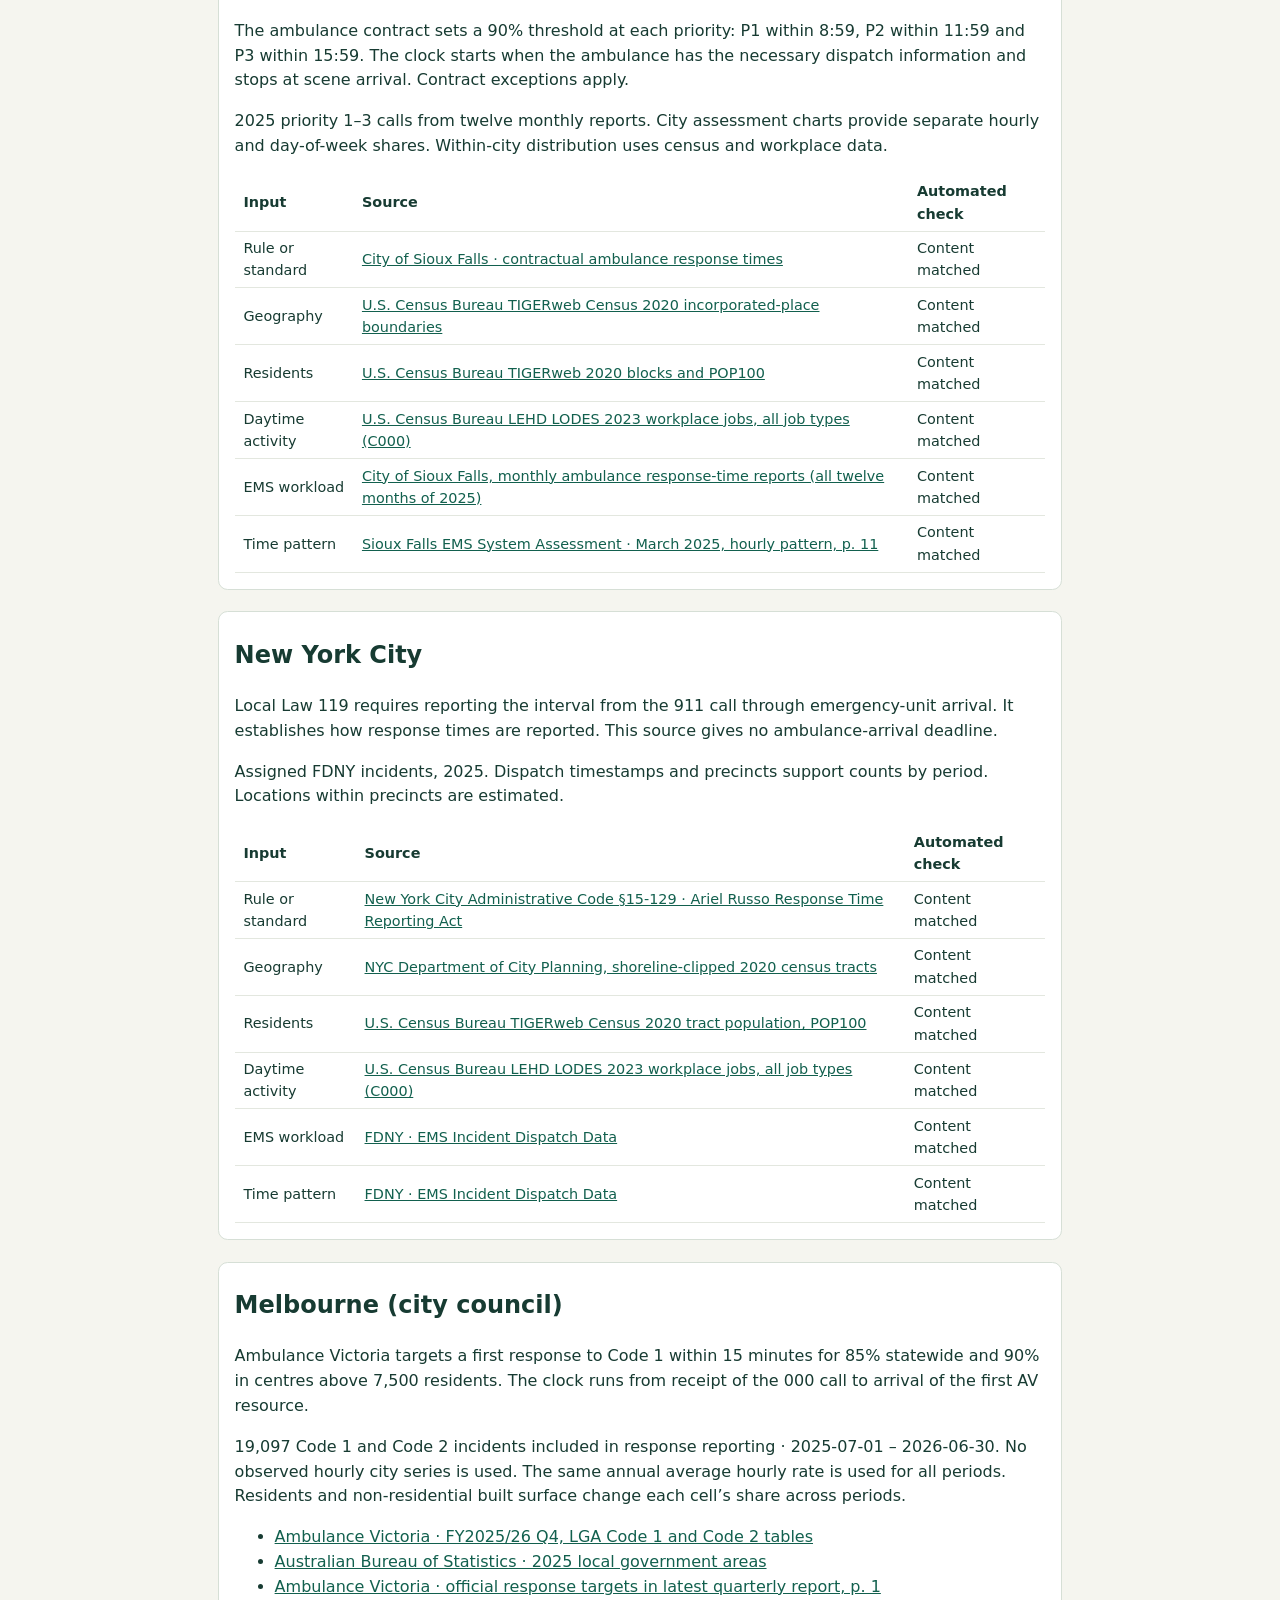
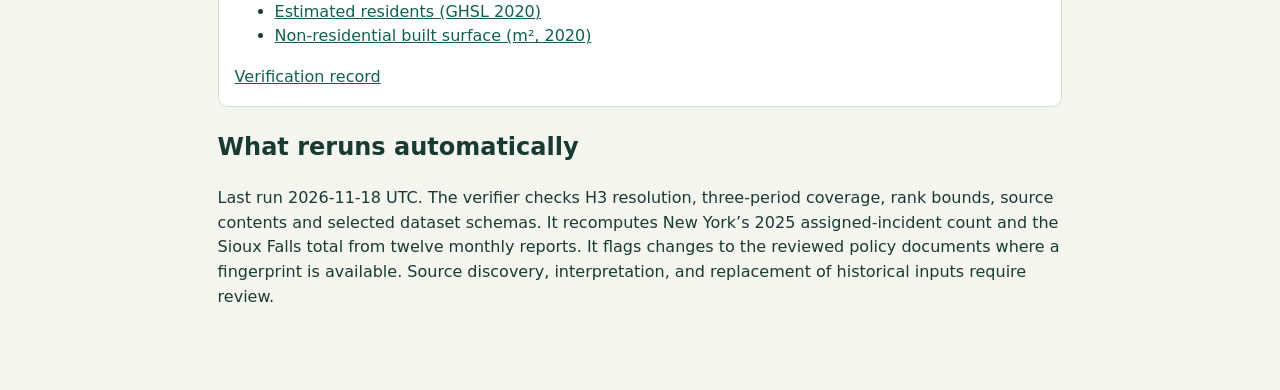
==== commit 6df64aea: "Add verified city au-vic-24600" ====
--- a/audit/index.html
+++ b/audit/index.html
@@ -1 +1 @@
-<!doctype html><html lang="en"><head><meta charset="utf-8"><meta name="viewport" content="width=device-width, initial-scale=1"><title>H3 · Standards and sources | תקנים ומקורות</title><style>*{box-sizing:border-box}body{margin:0;background:#f5f5ef;color:#173b32;font:1rem/1.55 system-ui,sans-serif}main{max-width:880px;margin:auto;padding:2rem 1.1rem 4rem}a{color:#12604e}h1{line-height:1.12}section{background:white;border:1px solid #d6dfd6;border-radius:.6rem;padding:.3rem 1rem 1rem;margin:1.35rem 0}th,td{text-align:start;padding:.35rem .55rem;border-bottom:1px solid #e3e7df;overflow-wrap:anywhere}table{border-collapse:collapse;width:100%;font-size:.9rem}html[lang=en] main[lang=he],html[lang=he] main[lang=en]{display:none}</style><script>document.documentElement.lang=new URLSearchParams(location.search).get('lang')==='he'?'he':'en';document.documentElement.dir=document.documentElement.lang==='he'?'rtl':'ltr';</script></head><body><main lang="en" dir="ltr"><nav><a href="../?lang=en">Back to the H3 atlas</a> · <a href="?lang=he">עברית</a></nav><h1>Ambulance standards and public data</h1><p>The six original studies share a geographic grid: H3 resolution 9. Each city has public boundaries, resident data, a daytime activity indicator and a published ambulance workload measure. The measures count different events. The table identifies the source and time coverage for each city.</p><p><strong>Regulatory review · 18 November 2026</strong>. None of the reviewed documents prescribes a fleet size per H3 cell. The atlas assumes one hour of work per case and targets 95% local crew availability. Testing an arrival-time standard also requires priority, the specified start and arrival timestamps, applicable exemptions and the reporting area.</p><p><a download href="source-audit.csv">Download source audit (CSV)</a> · <a href="results.json">Machine results</a> · <a href="https://github.com/shoval-c/ambulance-demand-atlas-r9/blob/main/audit/verify.py">Rerun the verifier</a></p><p><strong>32,006 H3 R9 identifiers verified</strong> · 36 automated checks passed · 2 require review · 1 missing input</p><section><h2>Tel Aviv–Yafo</h2><p>Historical national audit. The State Comptroller described earlier response-time benchmarks and called for updated criteria. A current binding numerical target specific to Tel Aviv–Yafo remains unverified.</p><p>Four MDA clinical dispatch codes, city total, 2024. Each period uses the same citywide hourly rate. Census and municipal activity measures change its local distribution.</p><table><thead><tr><th>Input</th><th>Source</th><th>Automated check</th></tr></thead><tbody><tr><td>Rule or standard</td><td><a href="https://library.mevaker.gov.il/sites/DigitalLibrary/Documents/69b/2019-69b-211-Mada.pdf">Israel State Comptroller · MDA audit, 2019</a></td><td>Content matched</td></tr><tr><td>EMS workload</td><td><a href="https://www.mdais.org/media/5356/sicum-shana-2024.pdf">Magen David Adom · 2024 report, Dan table, p. 9</a></td><td>Content matched</td></tr><tr><td>Geography</td><td><a href="https://gisn.tel-aviv.gov.il/arcgis/rest/services/IView2/MapServer/512">Tel Aviv–Yafo municipal GIS · statistical areas</a></td><td>Content matched</td></tr><tr><td>Residents</td><td><a href="https://www.cbs.gov.il/en/Surveys/Pages/Population-Census.aspx">Israel Central Bureau of Statistics · census</a></td><td>Content matched</td></tr><tr><td>Daytime activity</td><td><a href="https://gisn.tel-aviv.gov.il/arcgis/rest/services/IView2/MapServer/513">Tel Aviv–Yafo municipal GIS · buildings</a></td><td>Content matched</td></tr><tr><td>Time pattern</td><td>No EMS time series in model</td><td>Assumption</td></tr></tbody></table></section><section><h2>Greater London</h2><p>The NHS 2026/27 contract sets a seven-minute mean and 15-minute 90th percentile for Category 1; for Category 2 the figures are 25 and 40 minutes. The planning framework aims for an 18-minute Category 2 mean by the end of 2028/29. These are service-level measures.</p><p>2024/25 incidents by response category. Borough shares and the 168-hour weekly profile come from 2008/09.</p><table><thead><tr><th>Input</th><th>Source</th><th>Automated check</th></tr></thead><tbody><tr><td>Rule or standard</td><td><a href="https://www.england.nhs.uk/wp-content/uploads/2026/01/03-full-length-service-conditions-2627.pdf">NHS England · 2026/27 Standard Contract, service conditions</a></td><td>Content matched</td></tr><tr><td>Performance objective</td><td><a href="https://www.england.nhs.uk/wp-content/uploads/2025/10/medium-term-planning-framework-delivering-change-together-2026-27-to-2028-29.pdf">NHS England · medium-term planning framework</a></td><td>Content matched</td></tr><tr><td>EMS workload</td><td><a href="https://www.londonambulance.nhs.uk/download/41281/?tmstv=1775189130">London Ambulance Service NHS Trust · 2024/25 Annual Report, Category 1–4 response-time incident counts</a></td><td>Content matched</td></tr><tr><td>Geography</td><td><a href="https://data.london.gov.uk/dataset/statistical-gis-boundary-files-for-london-20od9">GLA and ONS · London statistical boundaries, 2021 MSOAs</a></td><td>Content matched</td></tr><tr><td>Residents</td><td><a href="https://www.nomisweb.co.uk/datasets/c2021ts007a">ONS Census 2021 · TS007A usual residents by age</a></td><td>Content matched</td></tr><tr><td>Daytime activity</td><td><a href="https://www.nomisweb.co.uk/sources/census_2021_wp">ONS Census 2021 · WP001 workplace population</a></td><td>Content matched</td></tr><tr><td>Time pattern</td><td><a href="https://data.london.gov.uk/dataset/focus-on-london-2000-2009-exp7p">London Ambulance Service and GLA · 2008/09 weekly incident pattern and borough totals, tables 9.26–9.27</a></td><td>Content matched</td></tr></tbody></table></section><section><h2>Paris</h2><p>French regulation. SAMU must determine and activate the response appropriate to the call as quickly as possible. This article specifies no numerical arrival deadline. The mapped fire-service transports cover a different part of the system.</p><p>Hospital transports after fire-service attendance, Paris département, 2023. The hourly chart covers attended patients and is reused across weekdays. Rail entries help estimate local variation.</p><table><thead><tr><th>Input</th><th>Source</th><th>Automated check</th></tr></thead><tbody><tr><td>Rule or standard</td><td><a href="https://www.legifrance.gouv.fr/codes/article_lc/LEGIARTI000048839351">Code de la santé publique · article R6311-2</a></td><td>Needs review</td></tr><tr><td>Supporting guidance</td><td><a href="https://affairesjuridiques.aphp.fr/textes/circulaire-dhos01-n-2004-151-du-29-mars-2004-relative-au-role-des-samu-des-sdis-et-des-ambulanciers-dans-laide-medicale-urgente/">AP–HP legal affairs · 2004 circular on SAMU and fire-service roles</a></td><td>Needs review</td></tr><tr><td>EMS workload</td><td><a href="https://orsnp-idf.fr/wp-content/uploads/2025/06/Rapport-annuel-pompiers-2023-VF-.pdf">ORSNP Île-de-France and participating fire services, 2023, pages 5–7. Département of intervention and time-of-day chart</a></td><td>Content matched</td></tr><tr><td>Geography</td><td><a href="https://opendata.paris.fr/explore/dataset/arrondissements/">Ville de Paris, 20 municipal arrondissement boundaries</a></td><td>Content matched</td></tr><tr><td>Residents</td><td><a href="https://carto2.apur.org/apur/rest/services/OPENDATA/RECENSEMENT_IRIS/MapServer/5">APUR, INSEE 2021 population and age by IRIS. Table iris_2021_population</a></td><td>Content matched</td></tr><tr><td>Daytime activity</td><td><a href="https://www.insee.fr/fr/statistiques/8581559">INSEE, 2022 census, workplace employment (EMP4) by municipal arrondissement</a></td><td>Content matched</td></tr><tr><td>Time pattern</td><td><a href="https://orsnp-idf.fr/wp-content/uploads/2025/06/Rapport-annuel-pompiers-2023-VF-.pdf">ORSNP Île-de-France and participating fire services, 2023, pages 5–7. Département of intervention and time-of-day chart</a></td><td>Content matched</td></tr></tbody></table><p>We read article R6311-2 on Légifrance. The site declined the automated request; future changes to the article require a manual check.</p></section><section><h2>Arlington, Texas</h2><p>The city code sets a minimum of two people per ambulance. This regulates crew size on a vehicle. The separate FY2026 budget lists a five-minute fire-department EMS response objective. An ambulance-provider arrival percentile was not verified.</p><p>FY2025 ambulance calls dispatched citywide. Geocoded 2016–17 fire-service medical first responses supply historical location and time patterns.</p><table><thead><tr><th>Input</th><th>Source</th><th>Automated check</th></tr></thead><tbody><tr><td>Rule or standard</td><td><a href="https://www.arlingtontx.gov/files/assets/city/v/2/city-secretary/documents/city-code-of-ordinances/ambulance-service-chapter.pdf">City of Arlington · Ambulance Service Code §4.05(B)</a></td><td>Content matched</td></tr><tr><td>Performance objective</td><td><a href="https://citybudgets.tarrantcounty.com/flipbook/CityBudgets/2026/Arlington/files/basic-html/page153.html">City of Arlington · FY2026 budget, EMS response time</a></td><td>Content matched</td></tr><tr><td>Geography</td><td><a href="https://tigerweb.geo.census.gov/arcgis/rest/services/TIGERweb/tigerWMS_Census2020/MapServer/26">U.S. Census Bureau TIGERweb Census 2020 incorporated-place boundaries</a></td><td>Content matched</td></tr><tr><td>Residents</td><td><a href="https://tigerweb.geo.census.gov/arcgis/rest/services/TIGERweb/tigerWMS_Census2020/MapServer/10">U.S. Census Bureau TIGERweb 2020 blocks and POP100</a></td><td>Content matched</td></tr><tr><td>Daytime activity</td><td><a href="https://lehd.ces.census.gov/data/lodes/LODES8/tx/wac/tx_wac_S000_JT00_2023.csv.gz">U.S. Census Bureau LEHD LODES 2023 workplace jobs, all job types (C000)</a></td><td>Content matched</td></tr><tr><td>EMS workload</td><td><a href="https://www.arlingtontx.gov/News-Articles/2026/May/Arlington-Fire-Department-Publishes-Fiscal-Year-2025-Annual-Report">City of Arlington Fire Department FY2025 annual report</a></td><td>Content matched</td></tr><tr><td>Time pattern</td><td><a href="https://gis2.arlingtontx.gov/agsext2/rest/services/Fire/Fire/MapServer/3">Arlington Fire Department · historical fire incident data</a></td><td>Content matched</td></tr></tbody></table></section><section><h2>Sioux Falls, South Dakota</h2><p>The ambulance contract sets a 90% threshold at each priority: P1 within 8:59, P2 within 11:59 and P3 within 15:59. The clock starts when the ambulance has the necessary dispatch information and stops at scene arrival. Contract exceptions apply.</p><p>2025 priority 1–3 calls from twelve monthly reports. City assessment charts provide separate hourly and day-of-week shares. Within-city distribution uses census and workplace data.</p><table><thead><tr><th>Input</th><th>Source</th><th>Automated check</th></tr></thead><tbody><tr><td>Rule or standard</td><td><a href="https://www.siouxfalls.gov/health-safety/fire/about/operations/ems-sf/amb-response-times">City of Sioux Falls · contractual ambulance response times</a></td><td>Content matched</td></tr><tr><td>Geography</td><td><a href="https://tigerweb.geo.census.gov/arcgis/rest/services/TIGERweb/tigerWMS_Census2020/MapServer/26">U.S. Census Bureau TIGERweb Census 2020 incorporated-place boundaries</a></td><td>Content matched</td></tr><tr><td>Residents</td><td><a href="https://tigerweb.geo.census.gov/arcgis/rest/services/TIGERweb/tigerWMS_Census2020/MapServer/10">U.S. Census Bureau TIGERweb 2020 blocks and POP100</a></td><td>Content matched</td></tr><tr><td>Daytime activity</td><td><a href="https://lehd.ces.census.gov/data/lodes/LODES8/sd/wac/sd_wac_S000_JT00_2023.csv.gz">U.S. Census Bureau LEHD LODES 2023 workplace jobs, all job types (C000)</a></td><td>Content matched</td></tr><tr><td>EMS workload</td><td><a href="https://www.siouxfalls.gov/health-safety/fire/about/operations/ems-sf/amb-response-times">City of Sioux Falls, monthly ambulance response-time reports (all twelve months of 2025)</a></td><td>Content matched</td></tr><tr><td>Time pattern</td><td><a href="https://www.siouxfalls.gov/files/assets/public/v/1/fire-rescue/fire-ems-rescue/final-ems-system-assessment.pdf#page=12">Sioux Falls EMS System Assessment · March 2025, hourly pattern, p. 11</a></td><td>Content matched</td></tr></tbody></table></section><section><h2>New York City</h2><p>Local Law 119 requires reporting the interval from the 911 call through emergency-unit arrival. It establishes how response times are reported. This source gives no ambulance-arrival deadline.</p><p>Assigned FDNY incidents, 2025. Dispatch timestamps and precincts support counts by period. Locations within precincts are estimated.</p><table><thead><tr><th>Input</th><th>Source</th><th>Automated check</th></tr></thead><tbody><tr><td>Rule or standard</td><td><a href="https://codelibrary.amlegal.com/codes/newyorkcity/latest/NYCadmin/0-0-0-25711">New York City Administrative Code §15-129 · Ariel Russo Response Time Reporting Act</a></td><td>Content matched</td></tr><tr><td>Geography</td><td><a href="https://data.cityofnewyork.us/City-Government/2020-Census-Tracts/63ge-mke6">NYC Department of City Planning, shoreline-clipped 2020 census tracts</a></td><td>Content matched</td></tr><tr><td>Residents</td><td><a href="https://tigerweb.geo.census.gov/arcgis/rest/services/TIGERweb/tigerWMS_Census2020/MapServer/6">U.S. Census Bureau TIGERweb Census 2020 tract population, POP100</a></td><td>Content matched</td></tr><tr><td>Daytime activity</td><td><a href="https://lehd.ces.census.gov/data/lodes/LODES8/ny/wac/ny_wac_S000_JT00_2023.csv.gz">U.S. Census Bureau LEHD LODES 2023 workplace jobs, all job types (C000)</a></td><td>Content matched</td></tr><tr><td>EMS workload</td><td><a href="https://data.cityofnewyork.us/Public-Safety/EMS-Incident-Dispatch-Data/76xm-jjuj">FDNY · EMS Incident Dispatch Data</a></td><td>Content matched</td></tr><tr><td>Time pattern</td><td><a href="https://data.cityofnewyork.us/Public-Safety/EMS-Incident-Dispatch-Data/76xm-jjuj">FDNY · EMS Incident Dispatch Data</a></td><td>Content matched</td></tr></tbody></table></section><!-- new-city-en --><!-- /new-city-en --><h2>What reruns automatically</h2><p>Last run 2026-11-18 UTC. The verifier checks H3 resolution, three-period coverage, rank bounds, source contents and selected dataset schemas. It recomputes New York’s 2025 assigned-incident count and the Sioux Falls total from twelve monthly reports. It flags changes to the reviewed policy documents where a fingerprint is available. Source discovery, interpretation, and replacement of historical inputs require review.</p></main><main lang="he" dir="rtl"><nav><a href="../?lang=he">חזרה למפת H3</a> · <a href="?lang=en">English</a></nav><h1>תקני אמבולנסים ומקורות הנתונים</h1><p>שש הערים במחקר המקורי מוצגות במשושי H3 ברזולוציה 9. בכל עיר נמצאו גבולות, נתוני תושבים, מדד לפעילות בשעות היום ומדד פומבי לפעילות האמבולנסים. בכל עיר נספרים אירועים מסוג שונה. כאן מפורטים המקורות ופרקי הזמן שהם מכסים.</p><p><strong>בדיקת תקנים · 18 בנובמבר 2026</strong>. במסמכים שנבדקו לא נקבע מספר אמבולנסים למשושה. המפה מניחה שעת עבודה לאירוע ויעד של 95% לזמינות צוות מקומי. בדיקת עמידה בזמני הגעה דורשת גם דרגת דחיפות, זמני התחלה והגעה לפי הגדרת התקן, חריגים ואזור מדידה.</p><p><a download href="source-audit.csv">הורדת טבלת המקורות (CSV)</a> · <a href="results.json">תוצאות הבדיקה האוטומטית</a> · <a href="https://github.com/shoval-c/ambulance-demand-atlas-r9/blob/main/audit/verify.py">קוד להרצה חוזרת</a></p><p><strong>אומתו 32,006 מזהי H3 ברזולוציה 9</strong> · 36 בדיקות עברו · 2 דורשות עיון · 1 נתונים חסרים</p><section><h2>תל אביב–יפו</h2><p>דוח מבקר המדינה משנת 2019 סוקר יעדי הגעה היסטוריים וממליץ לעדכן את המדדים. לא אומת יעד זמן מספרי מחייב ועדכני לתל אביב–יפו.</p><p>ארבעה קודי שיגור של מד״א, סך עירוני לשנת 2024. לכל התקופות הונח אותו קצב עירוני לשעה. נתוני מפקד ופעילות עירונית משנים את הפיזור המקומי.</p><table><thead><tr><th>סוג נתון</th><th>מקור</th><th>בדיקה אוטומטית</th></tr></thead><tbody><tr><td>כלל או תקן</td><td><a href="https://library.mevaker.gov.il/sites/DigitalLibrary/Documents/69b/2019-69b-211-Mada.pdf">Israel State Comptroller · MDA audit, 2019</a></td><td>התוכן אומת בבדיקה</td></tr><tr><td>היקף פעילות</td><td><a href="https://www.mdais.org/media/5356/sicum-shana-2024.pdf">Magen David Adom · 2024 report, Dan table, p. 9</a></td><td>התוכן אומת בבדיקה</td></tr><tr><td>גבולות גאוגרפיים</td><td><a href="https://gisn.tel-aviv.gov.il/arcgis/rest/services/IView2/MapServer/512">Tel Aviv–Yafo municipal GIS · statistical areas</a></td><td>התוכן אומת בבדיקה</td></tr><tr><td>תושבים</td><td><a href="https://www.cbs.gov.il/en/Surveys/Pages/Population-Census.aspx">Israel Central Bureau of Statistics · census</a></td><td>התוכן אומת בבדיקה</td></tr><tr><td>פעילות יום</td><td><a href="https://gisn.tel-aviv.gov.il/arcgis/rest/services/IView2/MapServer/513">Tel Aviv–Yafo municipal GIS · buildings</a></td><td>התוכן אומת בבדיקה</td></tr><tr><td>התפלגות בזמן</td><td>אין במודל סדרת שיגורים לפי שעות</td><td>הנחת מודל</td></tr></tbody></table></section><section><h2>לונדון רבתי</h2><p>בחוזה NHS לשנת 2026/27 נקבעו לקטגוריה 1 ממוצע של 7 דקות ואחוזון 90 של 15 דקות. בקטגוריה 2 הערכים הם 25 ו־40 דקות. יעד התכנון לסוף 2028/29 הוא ממוצע של 18 דקות בקטגוריה 2. המדידה היא ברמת השירות.</p><p>אירועים לפי דרגת תגובה בשנת הכספים 2024/25. חלקו של כל רובע ופרופיל 168 השעות בשבוע נלקחו משנת 2008/09.</p><table><thead><tr><th>סוג נתון</th><th>מקור</th><th>בדיקה אוטומטית</th></tr></thead><tbody><tr><td>כלל או תקן</td><td><a href="https://www.england.nhs.uk/wp-content/uploads/2026/01/03-full-length-service-conditions-2627.pdf">NHS England · 2026/27 Standard Contract, service conditions</a></td><td>התוכן אומת בבדיקה</td></tr><tr><td>יעד ביצוע</td><td><a href="https://www.england.nhs.uk/wp-content/uploads/2025/10/medium-term-planning-framework-delivering-change-together-2026-27-to-2028-29.pdf">NHS England · medium-term planning framework</a></td><td>התוכן אומת בבדיקה</td></tr><tr><td>היקף פעילות</td><td><a href="https://www.londonambulance.nhs.uk/download/41281/?tmstv=1775189130">London Ambulance Service NHS Trust · 2024/25 Annual Report, Category 1–4 response-time incident counts</a></td><td>התוכן אומת בבדיקה</td></tr><tr><td>גבולות גאוגרפיים</td><td><a href="https://data.london.gov.uk/dataset/statistical-gis-boundary-files-for-london-20od9">GLA and ONS · London statistical boundaries, 2021 MSOAs</a></td><td>התוכן אומת בבדיקה</td></tr><tr><td>תושבים</td><td><a href="https://www.nomisweb.co.uk/datasets/c2021ts007a">ONS Census 2021 · TS007A usual residents by age</a></td><td>התוכן אומת בבדיקה</td></tr><tr><td>פעילות יום</td><td><a href="https://www.nomisweb.co.uk/sources/census_2021_wp">ONS Census 2021 · WP001 workplace population</a></td><td>התוכן אומת בבדיקה</td></tr><tr><td>התפלגות בזמן</td><td><a href="https://data.london.gov.uk/dataset/focus-on-london-2000-2009-exp7p">London Ambulance Service and GLA · 2008/09 weekly incident pattern and borough totals, tables 9.26–9.27</a></td><td>התוכן אומת בבדיקה</td></tr></tbody></table></section><section><h2>פריז</h2><p>תקנה צרפתית מחייבת את מוקד SAMU לקבוע ולהפעיל בהקדם את המענה המתאים לקריאה. הסעיף אינו קובע זמן הגעה מספרי. נתוני הפינוי במפה מתייחסים לשירותי הכבאות.</p><p>פינוי לבית חולים לאחר טיפול של שירותי הכבאות במחוז פריז, 2023. התרשים השעתי מתייחס למטופלים ומשמש לכל ימות השבוע. תיקופי רכבת מסייעים לאמוד שונות מקומית.</p><table><thead><tr><th>סוג נתון</th><th>מקור</th><th>בדיקה אוטומטית</th></tr></thead><tbody><tr><td>כלל או תקן</td><td><a href="https://www.legifrance.gouv.fr/codes/article_lc/LEGIARTI000048839351">Code de la santé publique · article R6311-2</a></td><td>נדרשת בדיקה</td></tr><tr><td>הנחיות תומכות</td><td><a href="https://affairesjuridiques.aphp.fr/textes/circulaire-dhos01-n-2004-151-du-29-mars-2004-relative-au-role-des-samu-des-sdis-et-des-ambulanciers-dans-laide-medicale-urgente/">AP–HP legal affairs · 2004 circular on SAMU and fire-service roles</a></td><td>נדרשת בדיקה</td></tr><tr><td>היקף פעילות</td><td><a href="https://orsnp-idf.fr/wp-content/uploads/2025/06/Rapport-annuel-pompiers-2023-VF-.pdf">ORSNP Île-de-France and participating fire services, 2023, pages 5–7. Département of intervention and time-of-day chart</a></td><td>התוכן אומת בבדיקה</td></tr><tr><td>גבולות גאוגרפיים</td><td><a href="https://opendata.paris.fr/explore/dataset/arrondissements/">Ville de Paris, 20 municipal arrondissement boundaries</a></td><td>התוכן אומת בבדיקה</td></tr><tr><td>תושבים</td><td><a href="https://carto2.apur.org/apur/rest/services/OPENDATA/RECENSEMENT_IRIS/MapServer/5">APUR, INSEE 2021 population and age by IRIS. Table iris_2021_population</a></td><td>התוכן אומת בבדיקה</td></tr><tr><td>פעילות יום</td><td><a href="https://www.insee.fr/fr/statistiques/8581559">INSEE, 2022 census, workplace employment (EMP4) by municipal arrondissement</a></td><td>התוכן אומת בבדיקה</td></tr><tr><td>התפלגות בזמן</td><td><a href="https://orsnp-idf.fr/wp-content/uploads/2025/06/Rapport-annuel-pompiers-2023-VF-.pdf">ORSNP Île-de-France and participating fire services, 2023, pages 5–7. Département of intervention and time-of-day chart</a></td><td>התוכן אומת בבדיקה</td></tr></tbody></table><p>סעיף R6311-2 נבדק באתר Légifrance. האתר דחה את הבקשה האוטומטית ולכן יש לבדוק ידנית שינויים עתידיים בסעיף.</p></section><section><h2>ארלינגטון, טקסס</h2><p>הקוד העירוני קובע מינימום של שני אנשי צוות באמבולנס. תקציב שנת הכספים 2026 מציין בנפרד יעד תגובה של חמש דקות לשירותי רפואת החירום של הכבאות. אחוזון הגעה מחייב של מפעיל האמבולנסים לא אומת.</p><p>קריאות עירוניות ששוגר אליהן אמבולנס בשנת הכספים 2025. מקום וזמן נאמדו בעזרת אירועי תגובה רפואית ראשונה של הכבאות משנים 2016–17.</p><table><thead><tr><th>סוג נתון</th><th>מקור</th><th>בדיקה אוטומטית</th></tr></thead><tbody><tr><td>כלל או תקן</td><td><a href="https://www.arlingtontx.gov/files/assets/city/v/2/city-secretary/documents/city-code-of-ordinances/ambulance-service-chapter.pdf">City of Arlington · Ambulance Service Code §4.05(B)</a></td><td>התוכן אומת בבדיקה</td></tr><tr><td>יעד ביצוע</td><td><a href="https://citybudgets.tarrantcounty.com/flipbook/CityBudgets/2026/Arlington/files/basic-html/page153.html">City of Arlington · FY2026 budget, EMS response time</a></td><td>התוכן אומת בבדיקה</td></tr><tr><td>גבולות גאוגרפיים</td><td><a href="https://tigerweb.geo.census.gov/arcgis/rest/services/TIGERweb/tigerWMS_Census2020/MapServer/26">U.S. Census Bureau TIGERweb Census 2020 incorporated-place boundaries</a></td><td>התוכן אומת בבדיקה</td></tr><tr><td>תושבים</td><td><a href="https://tigerweb.geo.census.gov/arcgis/rest/services/TIGERweb/tigerWMS_Census2020/MapServer/10">U.S. Census Bureau TIGERweb 2020 blocks and POP100</a></td><td>התוכן אומת בבדיקה</td></tr><tr><td>פעילות יום</td><td><a href="https://lehd.ces.census.gov/data/lodes/LODES8/tx/wac/tx_wac_S000_JT00_2023.csv.gz">U.S. Census Bureau LEHD LODES 2023 workplace jobs, all job types (C000)</a></td><td>התוכן אומת בבדיקה</td></tr><tr><td>היקף פעילות</td><td><a href="https://www.arlingtontx.gov/News-Articles/2026/May/Arlington-Fire-Department-Publishes-Fiscal-Year-2025-Annual-Report">City of Arlington Fire Department FY2025 annual report</a></td><td>התוכן אומת בבדיקה</td></tr><tr><td>התפלגות בזמן</td><td><a href="https://gis2.arlingtontx.gov/agsext2/rest/services/Fire/Fire/MapServer/3">Arlington Fire Department · historical fire incident data</a></td><td>התוכן אומת בבדיקה</td></tr></tbody></table></section><section><h2>סו פולס, דקוטה הדרומית</h2><p>החוזה קובע הגעה ב־90% מהקריאות בכל דרגה: עד 8:59 דקות בדרגה 1, עד 11:59 בדרגה 2 ועד 15:59 בדרגה 3. המדידה מתחילה בקבלת פרטי ההזנקה הדרושים ומסתיימת בהגעה לזירה. החוזה מגדיר חריגים.</p><p>קריאות בדרגות 1–3 בשנת 2025 מתוך 12 דוחות חודשיים. תרשימי הערכה עירוניים מספקים התפלגויות נפרדות לפי שעה ויום. הפיזור בעיר מחושב לפי מפקד ותעסוקה.</p><table><thead><tr><th>סוג נתון</th><th>מקור</th><th>בדיקה אוטומטית</th></tr></thead><tbody><tr><td>כלל או תקן</td><td><a href="https://www.siouxfalls.gov/health-safety/fire/about/operations/ems-sf/amb-response-times">City of Sioux Falls · contractual ambulance response times</a></td><td>התוכן אומת בבדיקה</td></tr><tr><td>גבולות גאוגרפיים</td><td><a href="https://tigerweb.geo.census.gov/arcgis/rest/services/TIGERweb/tigerWMS_Census2020/MapServer/26">U.S. Census Bureau TIGERweb Census 2020 incorporated-place boundaries</a></td><td>התוכן אומת בבדיקה</td></tr><tr><td>תושבים</td><td><a href="https://tigerweb.geo.census.gov/arcgis/rest/services/TIGERweb/tigerWMS_Census2020/MapServer/10">U.S. Census Bureau TIGERweb 2020 blocks and POP100</a></td><td>התוכן אומת בבדיקה</td></tr><tr><td>פעילות יום</td><td><a href="https://lehd.ces.census.gov/data/lodes/LODES8/sd/wac/sd_wac_S000_JT00_2023.csv.gz">U.S. Census Bureau LEHD LODES 2023 workplace jobs, all job types (C000)</a></td><td>התוכן אומת בבדיקה</td></tr><tr><td>היקף פעילות</td><td><a href="https://www.siouxfalls.gov/health-safety/fire/about/operations/ems-sf/amb-response-times">City of Sioux Falls, monthly ambulance response-time reports (all twelve months of 2025)</a></td><td>התוכן אומת בבדיקה</td></tr><tr><td>התפלגות בזמן</td><td><a href="https://www.siouxfalls.gov/files/assets/public/v/1/fire-rescue/fire-ems-rescue/final-ems-system-assessment.pdf#page=12">Sioux Falls EMS System Assessment · March 2025, hourly pattern, p. 11</a></td><td>התוכן אומת בבדיקה</td></tr></tbody></table></section><section><h2>ניו יורק</h2><p>חוק מקומי 119 מחייב דיווח על הזמן מהחיוג ל־911 ועד הגעת יחידת החירום. המקור מפרט כיצד מדווחים על זמני תגובה ואינו מציין מועד אחרון להגעת אמבולנס.</p><p>אירועים ששובץ להם צוות FDNY בשנת 2025. זמני שיגור ומחוזות משטרה מאפשרים ספירה לפי תקופות. המיקומים בתוך המחוזות נאמדים.</p><table><thead><tr><th>סוג נתון</th><th>מקור</th><th>בדיקה אוטומטית</th></tr></thead><tbody><tr><td>כלל או תקן</td><td><a href="https://codelibrary.amlegal.com/codes/newyorkcity/latest/NYCadmin/0-0-0-25711">New York City Administrative Code §15-129 · Ariel Russo Response Time Reporting Act</a></td><td>התוכן אומת בבדיקה</td></tr><tr><td>גבולות גאוגרפיים</td><td><a href="https://data.cityofnewyork.us/City-Government/2020-Census-Tracts/63ge-mke6">NYC Department of City Planning, shoreline-clipped 2020 census tracts</a></td><td>התוכן אומת בבדיקה</td></tr><tr><td>תושבים</td><td><a href="https://tigerweb.geo.census.gov/arcgis/rest/services/TIGERweb/tigerWMS_Census2020/MapServer/6">U.S. Census Bureau TIGERweb Census 2020 tract population, POP100</a></td><td>התוכן אומת בבדיקה</td></tr><tr><td>פעילות יום</td><td><a href="https://lehd.ces.census.gov/data/lodes/LODES8/ny/wac/ny_wac_S000_JT00_2023.csv.gz">U.S. Census Bureau LEHD LODES 2023 workplace jobs, all job types (C000)</a></td><td>התוכן אומת בבדיקה</td></tr><tr><td>היקף פעילות</td><td><a href="https://data.cityofnewyork.us/Public-Safety/EMS-Incident-Dispatch-Data/76xm-jjuj">FDNY · EMS Incident Dispatch Data</a></td><td>התוכן אומת בבדיקה</td></tr><tr><td>התפלגות בזמן</td><td><a href="https://data.cityofnewyork.us/Public-Safety/EMS-Incident-Dispatch-Data/76xm-jjuj">FDNY · EMS Incident Dispatch Data</a></td><td>התוכן אומת בבדיקה</td></tr></tbody></table></section><!-- new-city-he --><!-- /new-city-he --><h2>מה נבדק בהרצה חוזרת</h2><p>הרצה אחרונה 2026-11-18 UTC. הקוד בודק את רזולוציית H3, הכיסוי בשלוש התקופות, גבולות הדירוג, תוכן המקורות ומבנה מאגרים נבחרים. הוא מחשב מחדש את מספר האירועים עם שיבוץ בניו יורק ואת הסכום מ־12 דוחות בסו פולס. כאשר נשמרה חתימה למסמך מדיניות, שינוי בתוכן מסומן לבדיקה. איתור מקור חדש, פרשנות והחלפת נתונים היסטוריים מחייבים בדיקה.</p></main></body></html>+<!doctype html><html lang="en"><head><meta charset="utf-8"><meta name="viewport" content="width=device-width, initial-scale=1"><title>H3 · Standards and sources | תקנים ומקורות</title><style>*{box-sizing:border-box}body{margin:0;background:#f5f5ef;color:#173b32;font:1rem/1.55 system-ui,sans-serif}main{max-width:880px;margin:auto;padding:2rem 1.1rem 4rem}a{color:#12604e}h1{line-height:1.12}section{background:white;border:1px solid #d6dfd6;border-radius:.6rem;padding:.3rem 1rem 1rem;margin:1.35rem 0}th,td{text-align:start;padding:.35rem .55rem;border-bottom:1px solid #e3e7df;overflow-wrap:anywhere}table{border-collapse:collapse;width:100%;font-size:.9rem}html[lang=en] main[lang=he],html[lang=he] main[lang=en]{display:none}</style><script>document.documentElement.lang=new URLSearchParams(location.search).get('lang')==='he'?'he':'en';document.documentElement.dir=document.documentElement.lang==='he'?'rtl':'ltr';</script></head><body><main lang="en" dir="ltr"><nav><a href="../?lang=en">Back to the H3 atlas</a> · <a href="?lang=he">עברית</a></nav><h1>Ambulance standards and public data</h1><p>The six original studies share a geographic grid: H3 resolution 9. Each city has public boundaries, resident data, a daytime activity indicator and a published ambulance workload measure. The measures count different events. The table identifies the source and time coverage for each city.</p><p><strong>Regulatory review · 18 November 2026</strong>. None of the reviewed documents prescribes a fleet size per H3 cell. The atlas assumes one hour of work per case and targets 95% local crew availability. Testing an arrival-time standard also requires priority, the specified start and arrival timestamps, applicable exemptions and the reporting area.</p><p><a download href="source-audit.csv">Download source audit (CSV)</a> · <a href="results.json">Machine results</a> · <a href="https://github.com/shoval-c/ambulance-demand-atlas-r9/blob/main/audit/verify.py">Rerun the verifier</a></p><p><strong>32,006 H3 R9 identifiers verified</strong> · 36 automated checks passed · 2 require review · 1 missing input</p><section><h2>Tel Aviv–Yafo</h2><p>Historical national audit. The State Comptroller described earlier response-time benchmarks and called for updated criteria. A current binding numerical target specific to Tel Aviv–Yafo remains unverified.</p><p>Four MDA clinical dispatch codes, city total, 2024. Each period uses the same citywide hourly rate. Census and municipal activity measures change its local distribution.</p><table><thead><tr><th>Input</th><th>Source</th><th>Automated check</th></tr></thead><tbody><tr><td>Rule or standard</td><td><a href="https://library.mevaker.gov.il/sites/DigitalLibrary/Documents/69b/2019-69b-211-Mada.pdf">Israel State Comptroller · MDA audit, 2019</a></td><td>Content matched</td></tr><tr><td>EMS workload</td><td><a href="https://www.mdais.org/media/5356/sicum-shana-2024.pdf">Magen David Adom · 2024 report, Dan table, p. 9</a></td><td>Content matched</td></tr><tr><td>Geography</td><td><a href="https://gisn.tel-aviv.gov.il/arcgis/rest/services/IView2/MapServer/512">Tel Aviv–Yafo municipal GIS · statistical areas</a></td><td>Content matched</td></tr><tr><td>Residents</td><td><a href="https://www.cbs.gov.il/en/Surveys/Pages/Population-Census.aspx">Israel Central Bureau of Statistics · census</a></td><td>Content matched</td></tr><tr><td>Daytime activity</td><td><a href="https://gisn.tel-aviv.gov.il/arcgis/rest/services/IView2/MapServer/513">Tel Aviv–Yafo municipal GIS · buildings</a></td><td>Content matched</td></tr><tr><td>Time pattern</td><td>No EMS time series in model</td><td>Assumption</td></tr></tbody></table></section><section><h2>Greater London</h2><p>The NHS 2026/27 contract sets a seven-minute mean and 15-minute 90th percentile for Category 1; for Category 2 the figures are 25 and 40 minutes. The planning framework aims for an 18-minute Category 2 mean by the end of 2028/29. These are service-level measures.</p><p>2024/25 incidents by response category. Borough shares and the 168-hour weekly profile come from 2008/09.</p><table><thead><tr><th>Input</th><th>Source</th><th>Automated check</th></tr></thead><tbody><tr><td>Rule or standard</td><td><a href="https://www.england.nhs.uk/wp-content/uploads/2026/01/03-full-length-service-conditions-2627.pdf">NHS England · 2026/27 Standard Contract, service conditions</a></td><td>Content matched</td></tr><tr><td>Performance objective</td><td><a href="https://www.england.nhs.uk/wp-content/uploads/2025/10/medium-term-planning-framework-delivering-change-together-2026-27-to-2028-29.pdf">NHS England · medium-term planning framework</a></td><td>Content matched</td></tr><tr><td>EMS workload</td><td><a href="https://www.londonambulance.nhs.uk/download/41281/?tmstv=1775189130">London Ambulance Service NHS Trust · 2024/25 Annual Report, Category 1–4 response-time incident counts</a></td><td>Content matched</td></tr><tr><td>Geography</td><td><a href="https://data.london.gov.uk/dataset/statistical-gis-boundary-files-for-london-20od9">GLA and ONS · London statistical boundaries, 2021 MSOAs</a></td><td>Content matched</td></tr><tr><td>Residents</td><td><a href="https://www.nomisweb.co.uk/datasets/c2021ts007a">ONS Census 2021 · TS007A usual residents by age</a></td><td>Content matched</td></tr><tr><td>Daytime activity</td><td><a href="https://www.nomisweb.co.uk/sources/census_2021_wp">ONS Census 2021 · WP001 workplace population</a></td><td>Content matched</td></tr><tr><td>Time pattern</td><td><a href="https://data.london.gov.uk/dataset/focus-on-london-2000-2009-exp7p">London Ambulance Service and GLA · 2008/09 weekly incident pattern and borough totals, tables 9.26–9.27</a></td><td>Content matched</td></tr></tbody></table></section><section><h2>Paris</h2><p>French regulation. SAMU must determine and activate the response appropriate to the call as quickly as possible. This article specifies no numerical arrival deadline. The mapped fire-service transports cover a different part of the system.</p><p>Hospital transports after fire-service attendance, Paris département, 2023. The hourly chart covers attended patients and is reused across weekdays. Rail entries help estimate local variation.</p><table><thead><tr><th>Input</th><th>Source</th><th>Automated check</th></tr></thead><tbody><tr><td>Rule or standard</td><td><a href="https://www.legifrance.gouv.fr/codes/article_lc/LEGIARTI000048839351">Code de la santé publique · article R6311-2</a></td><td>Needs review</td></tr><tr><td>Supporting guidance</td><td><a href="https://affairesjuridiques.aphp.fr/textes/circulaire-dhos01-n-2004-151-du-29-mars-2004-relative-au-role-des-samu-des-sdis-et-des-ambulanciers-dans-laide-medicale-urgente/">AP–HP legal affairs · 2004 circular on SAMU and fire-service roles</a></td><td>Needs review</td></tr><tr><td>EMS workload</td><td><a href="https://orsnp-idf.fr/wp-content/uploads/2025/06/Rapport-annuel-pompiers-2023-VF-.pdf">ORSNP Île-de-France and participating fire services, 2023, pages 5–7. Département of intervention and time-of-day chart</a></td><td>Content matched</td></tr><tr><td>Geography</td><td><a href="https://opendata.paris.fr/explore/dataset/arrondissements/">Ville de Paris, 20 municipal arrondissement boundaries</a></td><td>Content matched</td></tr><tr><td>Residents</td><td><a href="https://carto2.apur.org/apur/rest/services/OPENDATA/RECENSEMENT_IRIS/MapServer/5">APUR, INSEE 2021 population and age by IRIS. Table iris_2021_population</a></td><td>Content matched</td></tr><tr><td>Daytime activity</td><td><a href="https://www.insee.fr/fr/statistiques/8581559">INSEE, 2022 census, workplace employment (EMP4) by municipal arrondissement</a></td><td>Content matched</td></tr><tr><td>Time pattern</td><td><a href="https://orsnp-idf.fr/wp-content/uploads/2025/06/Rapport-annuel-pompiers-2023-VF-.pdf">ORSNP Île-de-France and participating fire services, 2023, pages 5–7. Département of intervention and time-of-day chart</a></td><td>Content matched</td></tr></tbody></table><p>We read article R6311-2 on Légifrance. The site declined the automated request; future changes to the article require a manual check.</p></section><section><h2>Arlington, Texas</h2><p>The city code sets a minimum of two people per ambulance. This regulates crew size on a vehicle. The separate FY2026 budget lists a five-minute fire-department EMS response objective. An ambulance-provider arrival percentile was not verified.</p><p>FY2025 ambulance calls dispatched citywide. Geocoded 2016–17 fire-service medical first responses supply historical location and time patterns.</p><table><thead><tr><th>Input</th><th>Source</th><th>Automated check</th></tr></thead><tbody><tr><td>Rule or standard</td><td><a href="https://www.arlingtontx.gov/files/assets/city/v/2/city-secretary/documents/city-code-of-ordinances/ambulance-service-chapter.pdf">City of Arlington · Ambulance Service Code §4.05(B)</a></td><td>Content matched</td></tr><tr><td>Performance objective</td><td><a href="https://citybudgets.tarrantcounty.com/flipbook/CityBudgets/2026/Arlington/files/basic-html/page153.html">City of Arlington · FY2026 budget, EMS response time</a></td><td>Content matched</td></tr><tr><td>Geography</td><td><a href="https://tigerweb.geo.census.gov/arcgis/rest/services/TIGERweb/tigerWMS_Census2020/MapServer/26">U.S. Census Bureau TIGERweb Census 2020 incorporated-place boundaries</a></td><td>Content matched</td></tr><tr><td>Residents</td><td><a href="https://tigerweb.geo.census.gov/arcgis/rest/services/TIGERweb/tigerWMS_Census2020/MapServer/10">U.S. Census Bureau TIGERweb 2020 blocks and POP100</a></td><td>Content matched</td></tr><tr><td>Daytime activity</td><td><a href="https://lehd.ces.census.gov/data/lodes/LODES8/tx/wac/tx_wac_S000_JT00_2023.csv.gz">U.S. Census Bureau LEHD LODES 2023 workplace jobs, all job types (C000)</a></td><td>Content matched</td></tr><tr><td>EMS workload</td><td><a href="https://www.arlingtontx.gov/News-Articles/2026/May/Arlington-Fire-Department-Publishes-Fiscal-Year-2025-Annual-Report">City of Arlington Fire Department FY2025 annual report</a></td><td>Content matched</td></tr><tr><td>Time pattern</td><td><a href="https://gis2.arlingtontx.gov/agsext2/rest/services/Fire/Fire/MapServer/3">Arlington Fire Department · historical fire incident data</a></td><td>Content matched</td></tr></tbody></table></section><section><h2>Sioux Falls, South Dakota</h2><p>The ambulance contract sets a 90% threshold at each priority: P1 within 8:59, P2 within 11:59 and P3 within 15:59. The clock starts when the ambulance has the necessary dispatch information and stops at scene arrival. Contract exceptions apply.</p><p>2025 priority 1–3 calls from twelve monthly reports. City assessment charts provide separate hourly and day-of-week shares. Within-city distribution uses census and workplace data.</p><table><thead><tr><th>Input</th><th>Source</th><th>Automated check</th></tr></thead><tbody><tr><td>Rule or standard</td><td><a href="https://www.siouxfalls.gov/health-safety/fire/about/operations/ems-sf/amb-response-times">City of Sioux Falls · contractual ambulance response times</a></td><td>Content matched</td></tr><tr><td>Geography</td><td><a href="https://tigerweb.geo.census.gov/arcgis/rest/services/TIGERweb/tigerWMS_Census2020/MapServer/26">U.S. Census Bureau TIGERweb Census 2020 incorporated-place boundaries</a></td><td>Content matched</td></tr><tr><td>Residents</td><td><a href="https://tigerweb.geo.census.gov/arcgis/rest/services/TIGERweb/tigerWMS_Census2020/MapServer/10">U.S. Census Bureau TIGERweb 2020 blocks and POP100</a></td><td>Content matched</td></tr><tr><td>Daytime activity</td><td><a href="https://lehd.ces.census.gov/data/lodes/LODES8/sd/wac/sd_wac_S000_JT00_2023.csv.gz">U.S. Census Bureau LEHD LODES 2023 workplace jobs, all job types (C000)</a></td><td>Content matched</td></tr><tr><td>EMS workload</td><td><a href="https://www.siouxfalls.gov/health-safety/fire/about/operations/ems-sf/amb-response-times">City of Sioux Falls, monthly ambulance response-time reports (all twelve months of 2025)</a></td><td>Content matched</td></tr><tr><td>Time pattern</td><td><a href="https://www.siouxfalls.gov/files/assets/public/v/1/fire-rescue/fire-ems-rescue/final-ems-system-assessment.pdf#page=12">Sioux Falls EMS System Assessment · March 2025, hourly pattern, p. 11</a></td><td>Content matched</td></tr></tbody></table></section><section><h2>New York City</h2><p>Local Law 119 requires reporting the interval from the 911 call through emergency-unit arrival. It establishes how response times are reported. This source gives no ambulance-arrival deadline.</p><p>Assigned FDNY incidents, 2025. Dispatch timestamps and precincts support counts by period. Locations within precincts are estimated.</p><table><thead><tr><th>Input</th><th>Source</th><th>Automated check</th></tr></thead><tbody><tr><td>Rule or standard</td><td><a href="https://codelibrary.amlegal.com/codes/newyorkcity/latest/NYCadmin/0-0-0-25711">New York City Administrative Code §15-129 · Ariel Russo Response Time Reporting Act</a></td><td>Content matched</td></tr><tr><td>Geography</td><td><a href="https://data.cityofnewyork.us/City-Government/2020-Census-Tracts/63ge-mke6">NYC Department of City Planning, shoreline-clipped 2020 census tracts</a></td><td>Content matched</td></tr><tr><td>Residents</td><td><a href="https://tigerweb.geo.census.gov/arcgis/rest/services/TIGERweb/tigerWMS_Census2020/MapServer/6">U.S. Census Bureau TIGERweb Census 2020 tract population, POP100</a></td><td>Content matched</td></tr><tr><td>Daytime activity</td><td><a href="https://lehd.ces.census.gov/data/lodes/LODES8/ny/wac/ny_wac_S000_JT00_2023.csv.gz">U.S. Census Bureau LEHD LODES 2023 workplace jobs, all job types (C000)</a></td><td>Content matched</td></tr><tr><td>EMS workload</td><td><a href="https://data.cityofnewyork.us/Public-Safety/EMS-Incident-Dispatch-Data/76xm-jjuj">FDNY · EMS Incident Dispatch Data</a></td><td>Content matched</td></tr><tr><td>Time pattern</td><td><a href="https://data.cityofnewyork.us/Public-Safety/EMS-Incident-Dispatch-Data/76xm-jjuj">FDNY · EMS Incident Dispatch Data</a></td><td>Content matched</td></tr></tbody></table></section><!-- new-city-en --><section><h2>Melbourne (city council)</h2><p>Ambulance Victoria targets a first response to Code 1 within 15 minutes for 85% statewide and 90% in centres above 7,500 residents. The clock runs from receipt of the 000 call to arrival of the first AV resource.</p><p>19,097 Code 1 and Code 2 incidents included in response reporting · 2025-07-01 – 2026-06-30. No observed hourly city series is used. The same annual average hourly rate is used for all periods. Residents and non-residential built surface change each cell’s share across periods.</p><ul><li><a href="https://www.ambulance.vic.gov.au/sites/default/files/2026-09/2025-26-Q4-Ambulance-Response-Quarter-4-FY2025-26.pdf">Ambulance Victoria · FY2025/26 Q4, LGA Code 1 and Code 2 tables</a></li><li><a href="https://geo.abs.gov.au/arcgis/rest/services/ASGS2025/LGA/MapServer/0/query?where=STATE_NAME_2021+%3D+%27Victoria%27+AND+UPPER%28LGA_NAME_2025%29+%3D+%27MELBOURNE%27&amp;outFields=LGA_CODE_2025%2CLGA_NAME_2025%2CSTATE_NAME_2021&amp;returnGeometry=true&amp;outSR=4326&amp;f=geojson">Australian Bureau of Statistics · 2025 local government areas</a></li><li><a href="https://www.ambulance.vic.gov.au/sites/default/files/2026-11/2026-27-Q1-Ambulance-Response-Quarter-1-FY2026-27.pdf">Ambulance Victoria · official response targets in latest quarterly report, p. 1</a></li><li><a href="https://human-settlement.emergency.copernicus.eu/ghs_pop2023.php">Estimated residents (GHSL 2020)</a></li><li><a href="https://human-settlement.emergency.copernicus.eu/ghs_buS2023.php">Non-residential built surface (m², 2020)</a></li></ul><a href="cities/au-vic-24600.json">Verification record</a></section><!-- /new-city-en --><h2>What reruns automatically</h2><p>Last run 2026-11-18 UTC. The verifier checks H3 resolution, three-period coverage, rank bounds, source contents and selected dataset schemas. It recomputes New York’s 2025 assigned-incident count and the Sioux Falls total from twelve monthly reports. It flags changes to the reviewed policy documents where a fingerprint is available. Source discovery, interpretation, and replacement of historical inputs require review.</p></main><main lang="he" dir="rtl"><nav><a href="../?lang=he">חזרה למפת H3</a> · <a href="?lang=en">English</a></nav><h1>תקני אמבולנסים ומקורות הנתונים</h1><p>שש הערים במחקר המקורי מוצגות במשושי H3 ברזולוציה 9. בכל עיר נמצאו גבולות, נתוני תושבים, מדד לפעילות בשעות היום ומדד פומבי לפעילות האמבולנסים. בכל עיר נספרים אירועים מסוג שונה. כאן מפורטים המקורות ופרקי הזמן שהם מכסים.</p><p><strong>בדיקת תקנים · 18 בנובמבר 2026</strong>. במסמכים שנבדקו לא נקבע מספר אמבולנסים למשושה. המפה מניחה שעת עבודה לאירוע ויעד של 95% לזמינות צוות מקומי. בדיקת עמידה בזמני הגעה דורשת גם דרגת דחיפות, זמני התחלה והגעה לפי הגדרת התקן, חריגים ואזור מדידה.</p><p><a download href="source-audit.csv">הורדת טבלת המקורות (CSV)</a> · <a href="results.json">תוצאות הבדיקה האוטומטית</a> · <a href="https://github.com/shoval-c/ambulance-demand-atlas-r9/blob/main/audit/verify.py">קוד להרצה חוזרת</a></p><p><strong>אומתו 32,006 מזהי H3 ברזולוציה 9</strong> · 36 בדיקות עברו · 2 דורשות עיון · 1 נתונים חסרים</p><section><h2>תל אביב–יפו</h2><p>דוח מבקר המדינה משנת 2019 סוקר יעדי הגעה היסטוריים וממליץ לעדכן את המדדים. לא אומת יעד זמן מספרי מחייב ועדכני לתל אביב–יפו.</p><p>ארבעה קודי שיגור של מד״א, סך עירוני לשנת 2024. לכל התקופות הונח אותו קצב עירוני לשעה. נתוני מפקד ופעילות עירונית משנים את הפיזור המקומי.</p><table><thead><tr><th>סוג נתון</th><th>מקור</th><th>בדיקה אוטומטית</th></tr></thead><tbody><tr><td>כלל או תקן</td><td><a href="https://library.mevaker.gov.il/sites/DigitalLibrary/Documents/69b/2019-69b-211-Mada.pdf">Israel State Comptroller · MDA audit, 2019</a></td><td>התוכן אומת בבדיקה</td></tr><tr><td>היקף פעילות</td><td><a href="https://www.mdais.org/media/5356/sicum-shana-2024.pdf">Magen David Adom · 2024 report, Dan table, p. 9</a></td><td>התוכן אומת בבדיקה</td></tr><tr><td>גבולות גאוגרפיים</td><td><a href="https://gisn.tel-aviv.gov.il/arcgis/rest/services/IView2/MapServer/512">Tel Aviv–Yafo municipal GIS · statistical areas</a></td><td>התוכן אומת בבדיקה</td></tr><tr><td>תושבים</td><td><a href="https://www.cbs.gov.il/en/Surveys/Pages/Population-Census.aspx">Israel Central Bureau of Statistics · census</a></td><td>התוכן אומת בבדיקה</td></tr><tr><td>פעילות יום</td><td><a href="https://gisn.tel-aviv.gov.il/arcgis/rest/services/IView2/MapServer/513">Tel Aviv–Yafo municipal GIS · buildings</a></td><td>התוכן אומת בבדיקה</td></tr><tr><td>התפלגות בזמן</td><td>אין במודל סדרת שיגורים לפי שעות</td><td>הנחת מודל</td></tr></tbody></table></section><section><h2>לונדון רבתי</h2><p>בחוזה NHS לשנת 2026/27 נקבעו לקטגוריה 1 ממוצע של 7 דקות ואחוזון 90 של 15 דקות. בקטגוריה 2 הערכים הם 25 ו־40 דקות. יעד התכנון לסוף 2028/29 הוא ממוצע של 18 דקות בקטגוריה 2. המדידה היא ברמת השירות.</p><p>אירועים לפי דרגת תגובה בשנת הכספים 2024/25. חלקו של כל רובע ופרופיל 168 השעות בשבוע נלקחו משנת 2008/09.</p><table><thead><tr><th>סוג נתון</th><th>מקור</th><th>בדיקה אוטומטית</th></tr></thead><tbody><tr><td>כלל או תקן</td><td><a href="https://www.england.nhs.uk/wp-content/uploads/2026/01/03-full-length-service-conditions-2627.pdf">NHS England · 2026/27 Standard Contract, service conditions</a></td><td>התוכן אומת בבדיקה</td></tr><tr><td>יעד ביצוע</td><td><a href="https://www.england.nhs.uk/wp-content/uploads/2025/10/medium-term-planning-framework-delivering-change-together-2026-27-to-2028-29.pdf">NHS England · medium-term planning framework</a></td><td>התוכן אומת בבדיקה</td></tr><tr><td>היקף פעילות</td><td><a href="https://www.londonambulance.nhs.uk/download/41281/?tmstv=1775189130">London Ambulance Service NHS Trust · 2024/25 Annual Report, Category 1–4 response-time incident counts</a></td><td>התוכן אומת בבדיקה</td></tr><tr><td>גבולות גאוגרפיים</td><td><a href="https://data.london.gov.uk/dataset/statistical-gis-boundary-files-for-london-20od9">GLA and ONS · London statistical boundaries, 2021 MSOAs</a></td><td>התוכן אומת בבדיקה</td></tr><tr><td>תושבים</td><td><a href="https://www.nomisweb.co.uk/datasets/c2021ts007a">ONS Census 2021 · TS007A usual residents by age</a></td><td>התוכן אומת בבדיקה</td></tr><tr><td>פעילות יום</td><td><a href="https://www.nomisweb.co.uk/sources/census_2021_wp">ONS Census 2021 · WP001 workplace population</a></td><td>התוכן אומת בבדיקה</td></tr><tr><td>התפלגות בזמן</td><td><a href="https://data.london.gov.uk/dataset/focus-on-london-2000-2009-exp7p">London Ambulance Service and GLA · 2008/09 weekly incident pattern and borough totals, tables 9.26–9.27</a></td><td>התוכן אומת בבדיקה</td></tr></tbody></table></section><section><h2>פריז</h2><p>תקנה צרפתית מחייבת את מוקד SAMU לקבוע ולהפעיל בהקדם את המענה המתאים לקריאה. הסעיף אינו קובע זמן הגעה מספרי. נתוני הפינוי במפה מתייחסים לשירותי הכבאות.</p><p>פינוי לבית חולים לאחר טיפול של שירותי הכבאות במחוז פריז, 2023. התרשים השעתי מתייחס למטופלים ומשמש לכל ימות השבוע. תיקופי רכבת מסייעים לאמוד שונות מקומית.</p><table><thead><tr><th>סוג נתון</th><th>מקור</th><th>בדיקה אוטומטית</th></tr></thead><tbody><tr><td>כלל או תקן</td><td><a href="https://www.legifrance.gouv.fr/codes/article_lc/LEGIARTI000048839351">Code de la santé publique · article R6311-2</a></td><td>נדרשת בדיקה</td></tr><tr><td>הנחיות תומכות</td><td><a href="https://affairesjuridiques.aphp.fr/textes/circulaire-dhos01-n-2004-151-du-29-mars-2004-relative-au-role-des-samu-des-sdis-et-des-ambulanciers-dans-laide-medicale-urgente/">AP–HP legal affairs · 2004 circular on SAMU and fire-service roles</a></td><td>נדרשת בדיקה</td></tr><tr><td>היקף פעילות</td><td><a href="https://orsnp-idf.fr/wp-content/uploads/2025/06/Rapport-annuel-pompiers-2023-VF-.pdf">ORSNP Île-de-France and participating fire services, 2023, pages 5–7. Département of intervention and time-of-day chart</a></td><td>התוכן אומת בבדיקה</td></tr><tr><td>גבולות גאוגרפיים</td><td><a href="https://opendata.paris.fr/explore/dataset/arrondissements/">Ville de Paris, 20 municipal arrondissement boundaries</a></td><td>התוכן אומת בבדיקה</td></tr><tr><td>תושבים</td><td><a href="https://carto2.apur.org/apur/rest/services/OPENDATA/RECENSEMENT_IRIS/MapServer/5">APUR, INSEE 2021 population and age by IRIS. Table iris_2021_population</a></td><td>התוכן אומת בבדיקה</td></tr><tr><td>פעילות יום</td><td><a href="https://www.insee.fr/fr/statistiques/8581559">INSEE, 2022 census, workplace employment (EMP4) by municipal arrondissement</a></td><td>התוכן אומת בבדיקה</td></tr><tr><td>התפלגות בזמן</td><td><a href="https://orsnp-idf.fr/wp-content/uploads/2025/06/Rapport-annuel-pompiers-2023-VF-.pdf">ORSNP Île-de-France and participating fire services, 2023, pages 5–7. Département of intervention and time-of-day chart</a></td><td>התוכן אומת בבדיקה</td></tr></tbody></table><p>סעיף R6311-2 נבדק באתר Légifrance. האתר דחה את הבקשה האוטומטית ולכן יש לבדוק ידנית שינויים עתידיים בסעיף.</p></section><section><h2>ארלינגטון, טקסס</h2><p>הקוד העירוני קובע מינימום של שני אנשי צוות באמבולנס. תקציב שנת הכספים 2026 מציין בנפרד יעד תגובה של חמש דקות לשירותי רפואת החירום של הכבאות. אחוזון הגעה מחייב של מפעיל האמבולנסים לא אומת.</p><p>קריאות עירוניות ששוגר אליהן אמבולנס בשנת הכספים 2025. מקום וזמן נאמדו בעזרת אירועי תגובה רפואית ראשונה של הכבאות משנים 2016–17.</p><table><thead><tr><th>סוג נתון</th><th>מקור</th><th>בדיקה אוטומטית</th></tr></thead><tbody><tr><td>כלל או תקן</td><td><a href="https://www.arlingtontx.gov/files/assets/city/v/2/city-secretary/documents/city-code-of-ordinances/ambulance-service-chapter.pdf">City of Arlington · Ambulance Service Code §4.05(B)</a></td><td>התוכן אומת בבדיקה</td></tr><tr><td>יעד ביצוע</td><td><a href="https://citybudgets.tarrantcounty.com/flipbook/CityBudgets/2026/Arlington/files/basic-html/page153.html">City of Arlington · FY2026 budget, EMS response time</a></td><td>התוכן אומת בבדיקה</td></tr><tr><td>גבולות גאוגרפיים</td><td><a href="https://tigerweb.geo.census.gov/arcgis/rest/services/TIGERweb/tigerWMS_Census2020/MapServer/26">U.S. Census Bureau TIGERweb Census 2020 incorporated-place boundaries</a></td><td>התוכן אומת בבדיקה</td></tr><tr><td>תושבים</td><td><a href="https://tigerweb.geo.census.gov/arcgis/rest/services/TIGERweb/tigerWMS_Census2020/MapServer/10">U.S. Census Bureau TIGERweb 2020 blocks and POP100</a></td><td>התוכן אומת בבדיקה</td></tr><tr><td>פעילות יום</td><td><a href="https://lehd.ces.census.gov/data/lodes/LODES8/tx/wac/tx_wac_S000_JT00_2023.csv.gz">U.S. Census Bureau LEHD LODES 2023 workplace jobs, all job types (C000)</a></td><td>התוכן אומת בבדיקה</td></tr><tr><td>היקף פעילות</td><td><a href="https://www.arlingtontx.gov/News-Articles/2026/May/Arlington-Fire-Department-Publishes-Fiscal-Year-2025-Annual-Report">City of Arlington Fire Department FY2025 annual report</a></td><td>התוכן אומת בבדיקה</td></tr><tr><td>התפלגות בזמן</td><td><a href="https://gis2.arlingtontx.gov/agsext2/rest/services/Fire/Fire/MapServer/3">Arlington Fire Department · historical fire incident data</a></td><td>התוכן אומת בבדיקה</td></tr></tbody></table></section><section><h2>סו פולס, דקוטה הדרומית</h2><p>החוזה קובע הגעה ב־90% מהקריאות בכל דרגה: עד 8:59 דקות בדרגה 1, עד 11:59 בדרגה 2 ועד 15:59 בדרגה 3. המדידה מתחילה בקבלת פרטי ההזנקה הדרושים ומסתיימת בהגעה לזירה. החוזה מגדיר חריגים.</p><p>קריאות בדרגות 1–3 בשנת 2025 מתוך 12 דוחות חודשיים. תרשימי הערכה עירוניים מספקים התפלגויות נפרדות לפי שעה ויום. הפיזור בעיר מחושב לפי מפקד ותעסוקה.</p><table><thead><tr><th>סוג נתון</th><th>מקור</th><th>בדיקה אוטומטית</th></tr></thead><tbody><tr><td>כלל או תקן</td><td><a href="https://www.siouxfalls.gov/health-safety/fire/about/operations/ems-sf/amb-response-times">City of Sioux Falls · contractual ambulance response times</a></td><td>התוכן אומת בבדיקה</td></tr><tr><td>גבולות גאוגרפיים</td><td><a href="https://tigerweb.geo.census.gov/arcgis/rest/services/TIGERweb/tigerWMS_Census2020/MapServer/26">U.S. Census Bureau TIGERweb Census 2020 incorporated-place boundaries</a></td><td>התוכן אומת בבדיקה</td></tr><tr><td>תושבים</td><td><a href="https://tigerweb.geo.census.gov/arcgis/rest/services/TIGERweb/tigerWMS_Census2020/MapServer/10">U.S. Census Bureau TIGERweb 2020 blocks and POP100</a></td><td>התוכן אומת בבדיקה</td></tr><tr><td>פעילות יום</td><td><a href="https://lehd.ces.census.gov/data/lodes/LODES8/sd/wac/sd_wac_S000_JT00_2023.csv.gz">U.S. Census Bureau LEHD LODES 2023 workplace jobs, all job types (C000)</a></td><td>התוכן אומת בבדיקה</td></tr><tr><td>היקף פעילות</td><td><a href="https://www.siouxfalls.gov/health-safety/fire/about/operations/ems-sf/amb-response-times">City of Sioux Falls, monthly ambulance response-time reports (all twelve months of 2025)</a></td><td>התוכן אומת בבדיקה</td></tr><tr><td>התפלגות בזמן</td><td><a href="https://www.siouxfalls.gov/files/assets/public/v/1/fire-rescue/fire-ems-rescue/final-ems-system-assessment.pdf#page=12">Sioux Falls EMS System Assessment · March 2025, hourly pattern, p. 11</a></td><td>התוכן אומת בבדיקה</td></tr></tbody></table></section><section><h2>ניו יורק</h2><p>חוק מקומי 119 מחייב דיווח על הזמן מהחיוג ל־911 ועד הגעת יחידת החירום. המקור מפרט כיצד מדווחים על זמני תגובה ואינו מציין מועד אחרון להגעת אמבולנס.</p><p>אירועים ששובץ להם צוות FDNY בשנת 2025. זמני שיגור ומחוזות משטרה מאפשרים ספירה לפי תקופות. המיקומים בתוך המחוזות נאמדים.</p><table><thead><tr><th>סוג נתון</th><th>מקור</th><th>בדיקה אוטומטית</th></tr></thead><tbody><tr><td>כלל או תקן</td><td><a href="https://codelibrary.amlegal.com/codes/newyorkcity/latest/NYCadmin/0-0-0-25711">New York City Administrative Code §15-129 · Ariel Russo Response Time Reporting Act</a></td><td>התוכן אומת בבדיקה</td></tr><tr><td>גבולות גאוגרפיים</td><td><a href="https://data.cityofnewyork.us/City-Government/2020-Census-Tracts/63ge-mke6">NYC Department of City Planning, shoreline-clipped 2020 census tracts</a></td><td>התוכן אומת בבדיקה</td></tr><tr><td>תושבים</td><td><a href="https://tigerweb.geo.census.gov/arcgis/rest/services/TIGERweb/tigerWMS_Census2020/MapServer/6">U.S. Census Bureau TIGERweb Census 2020 tract population, POP100</a></td><td>התוכן אומת בבדיקה</td></tr><tr><td>פעילות יום</td><td><a href="https://lehd.ces.census.gov/data/lodes/LODES8/ny/wac/ny_wac_S000_JT00_2023.csv.gz">U.S. Census Bureau LEHD LODES 2023 workplace jobs, all job types (C000)</a></td><td>התוכן אומת בבדיקה</td></tr><tr><td>היקף פעילות</td><td><a href="https://data.cityofnewyork.us/Public-Safety/EMS-Incident-Dispatch-Data/76xm-jjuj">FDNY · EMS Incident Dispatch Data</a></td><td>התוכן אומת בבדיקה</td></tr><tr><td>התפלגות בזמן</td><td><a href="https://data.cityofnewyork.us/Public-Safety/EMS-Incident-Dispatch-Data/76xm-jjuj">FDNY · EMS Incident Dispatch Data</a></td><td>התוכן אומת בבדיקה</td></tr></tbody></table></section><!-- new-city-he --><section><h2>מלבורן (רשות מקומית)</h2><p>יעד השירות לקריאות בדרגה 1 הוא הגעת המשאב הראשון בתוך 15 דקות ב־85% מהמקרים במדינה וב־90% במרכזים עם יותר מ־7,500 תושבים. המדידה מתחילה בקבלת שיחת 000.</p><p>19,097 אירועים בדרגות 1 ו־2 שנכללו בדיווח זמני התגובה · 2025-07-01 – 2026-06-30. אין במודל סדרת שיגורים עירונית לפי שעה. לכל התקופות משמש אותו ממוצע עירוני שנתי לשעה. האוכלוסייה והשטח הבנוי שאינו למגורים משנים את חלקו של כל משושה.</p><ul><li><a href="https://www.ambulance.vic.gov.au/sites/default/files/2026-09/2025-26-Q4-Ambulance-Response-Quarter-4-FY2025-26.pdf">Ambulance Victoria · FY2025/26 Q4, LGA Code 1 and Code 2 tables</a></li><li><a href="https://geo.abs.gov.au/arcgis/rest/services/ASGS2025/LGA/MapServer/0/query?where=STATE_NAME_2021+%3D+%27Victoria%27+AND+UPPER%28LGA_NAME_2025%29+%3D+%27MELBOURNE%27&amp;outFields=LGA_CODE_2025%2CLGA_NAME_2025%2CSTATE_NAME_2021&amp;returnGeometry=true&amp;outSR=4326&amp;f=geojson">Australian Bureau of Statistics · 2025 local government areas</a></li><li><a href="https://www.ambulance.vic.gov.au/sites/default/files/2026-11/2026-27-Q1-Ambulance-Response-Quarter-1-FY2026-27.pdf">Ambulance Victoria · official response targets in latest quarterly report, p. 1</a></li><li><a href="https://human-settlement.emergency.copernicus.eu/ghs_pop2023.php">Estimated residents (GHSL 2020)</a></li><li><a href="https://human-settlement.emergency.copernicus.eu/ghs_buS2023.php">Non-residential built surface (m², 2020)</a></li></ul><a href="cities/au-vic-24600.json">רשומת אימות</a></section><!-- /new-city-he --><h2>מה נבדק בהרצה חוזרת</h2><p>הרצה אחרונה 2026-11-18 UTC. הקוד בודק את רזולוציית H3, הכיסוי בשלוש התקופות, גבולות הדירוג, תוכן המקורות ומבנה מאגרים נבחרים. הוא מחשב מחדש את מספר האירועים עם שיבוץ בניו יורק ואת הסכום מ־12 דוחות בסו פולס. כאשר נשמרה חתימה למסמך מדיניות, שינוי בתוכן מסומן לבדיקה. איתור מקור חדש, פרשנות והחלפת נתונים היסטוריים מחייבים בדיקה.</p></main></body></html>
